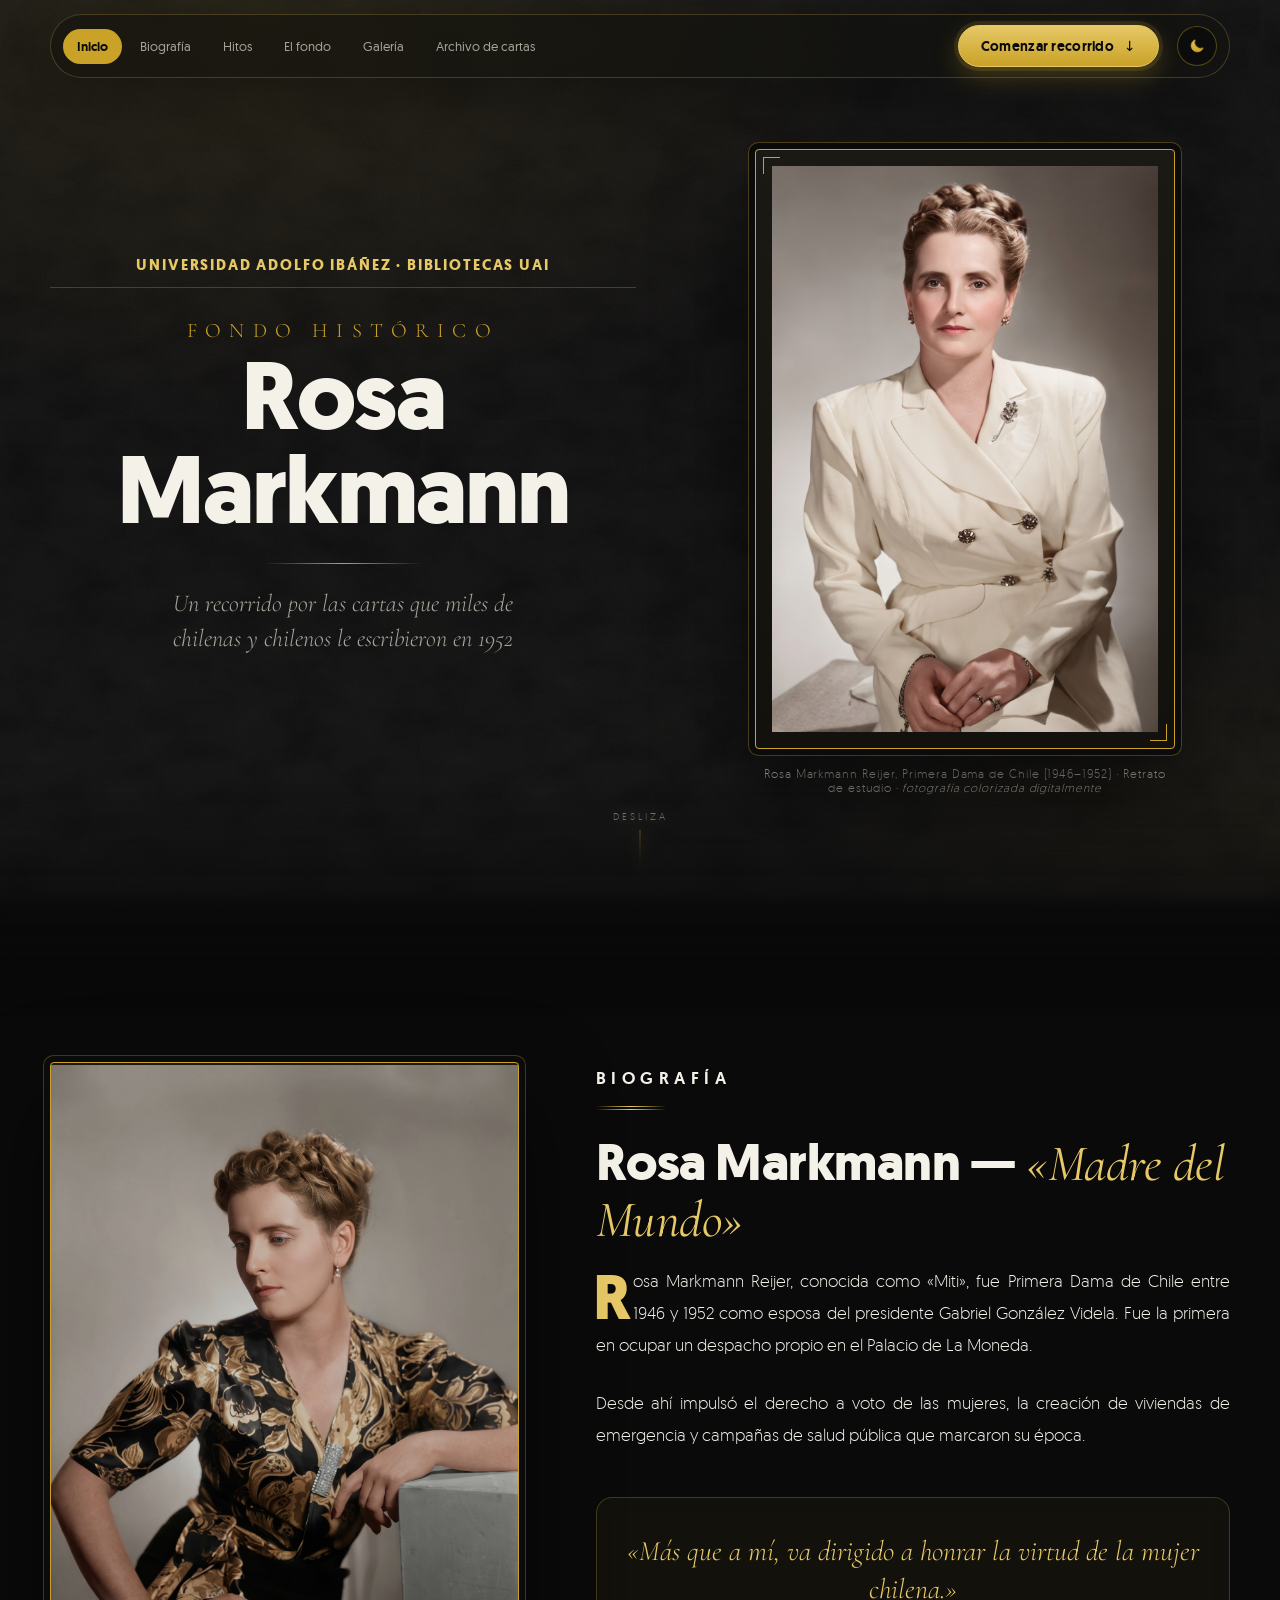
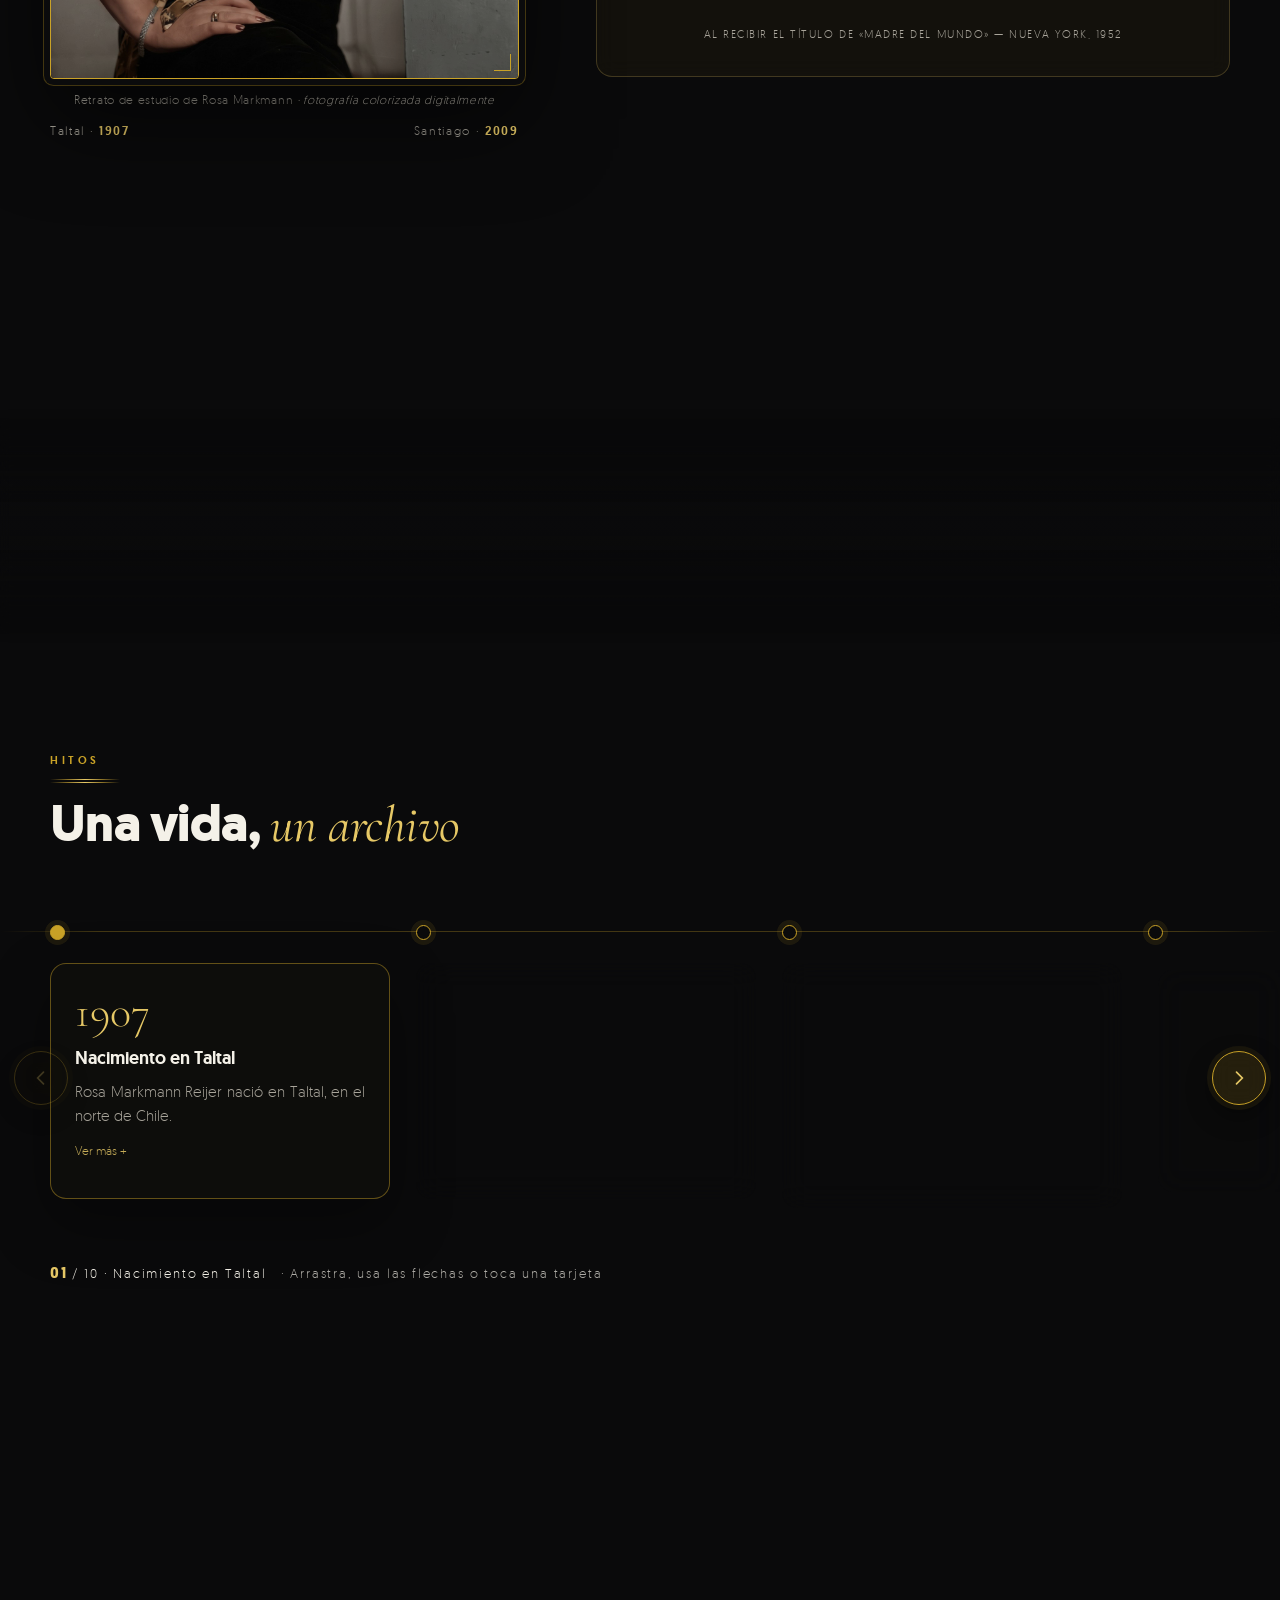
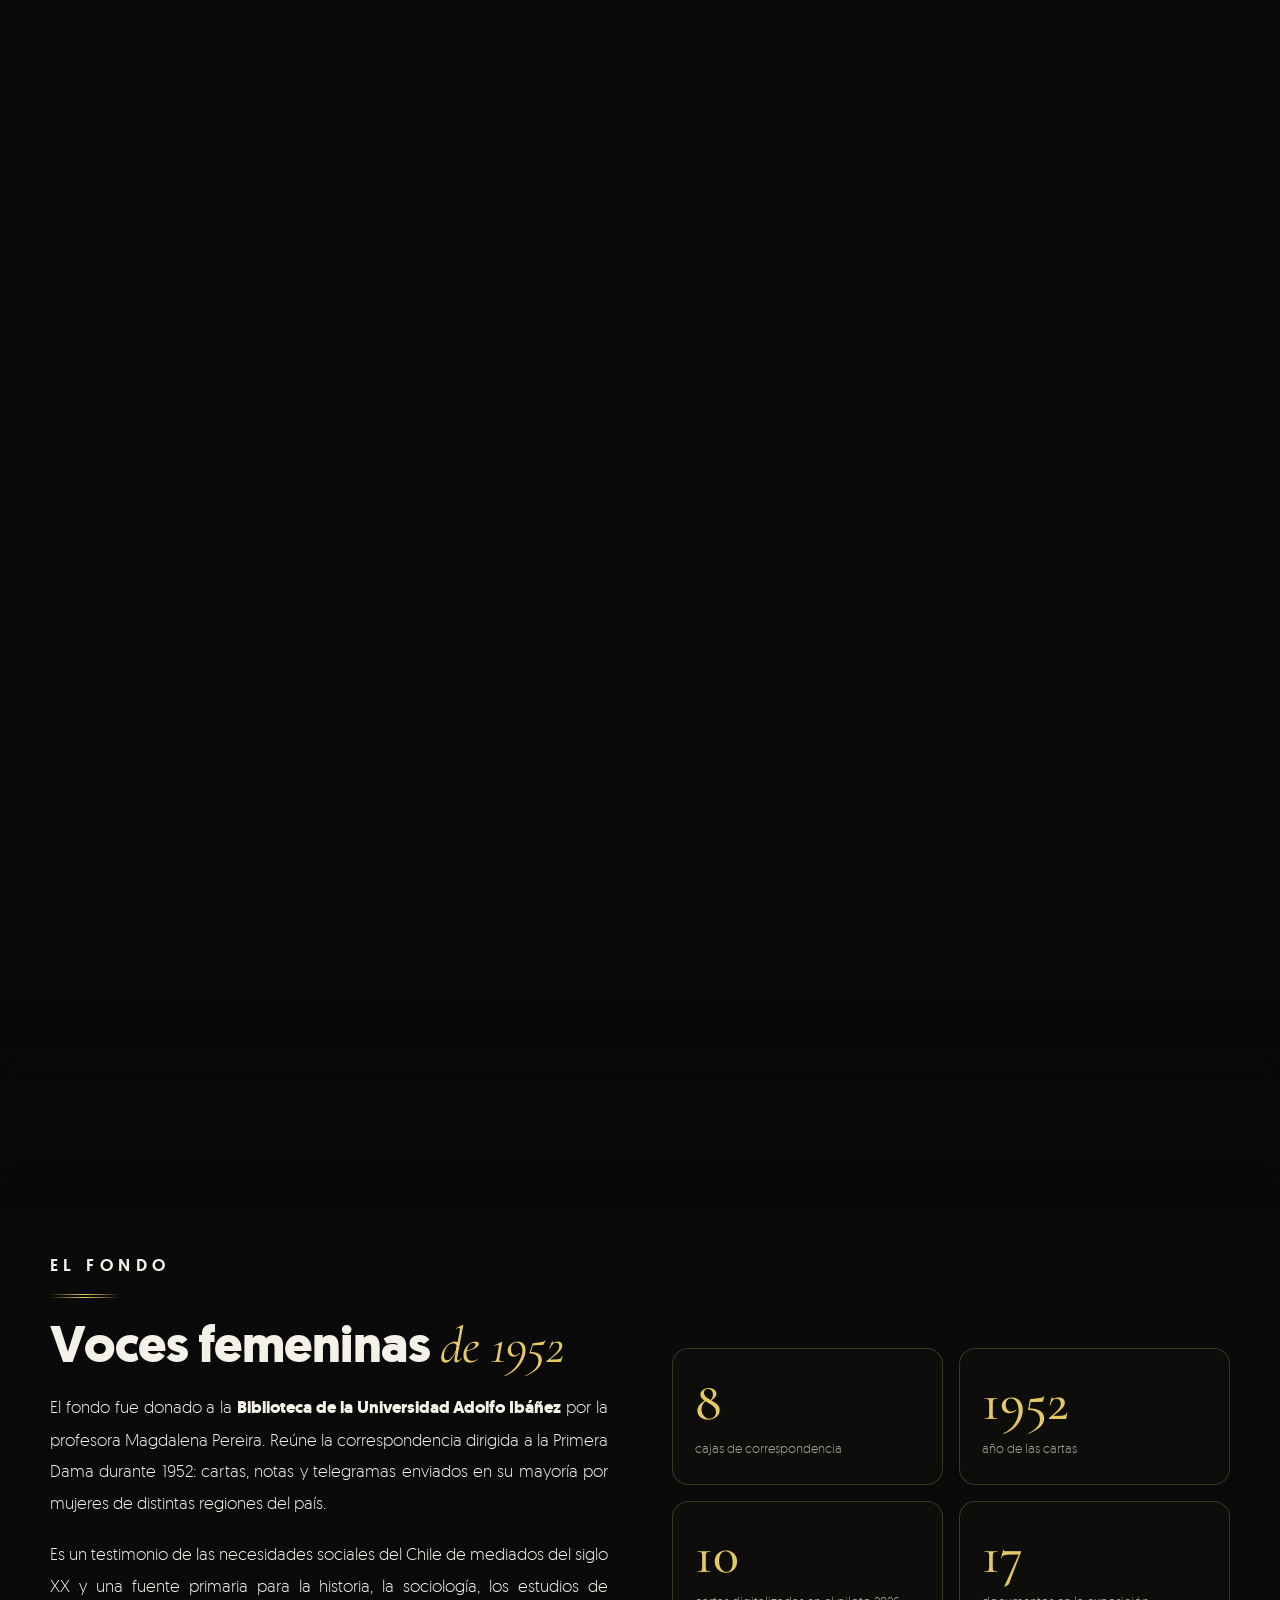
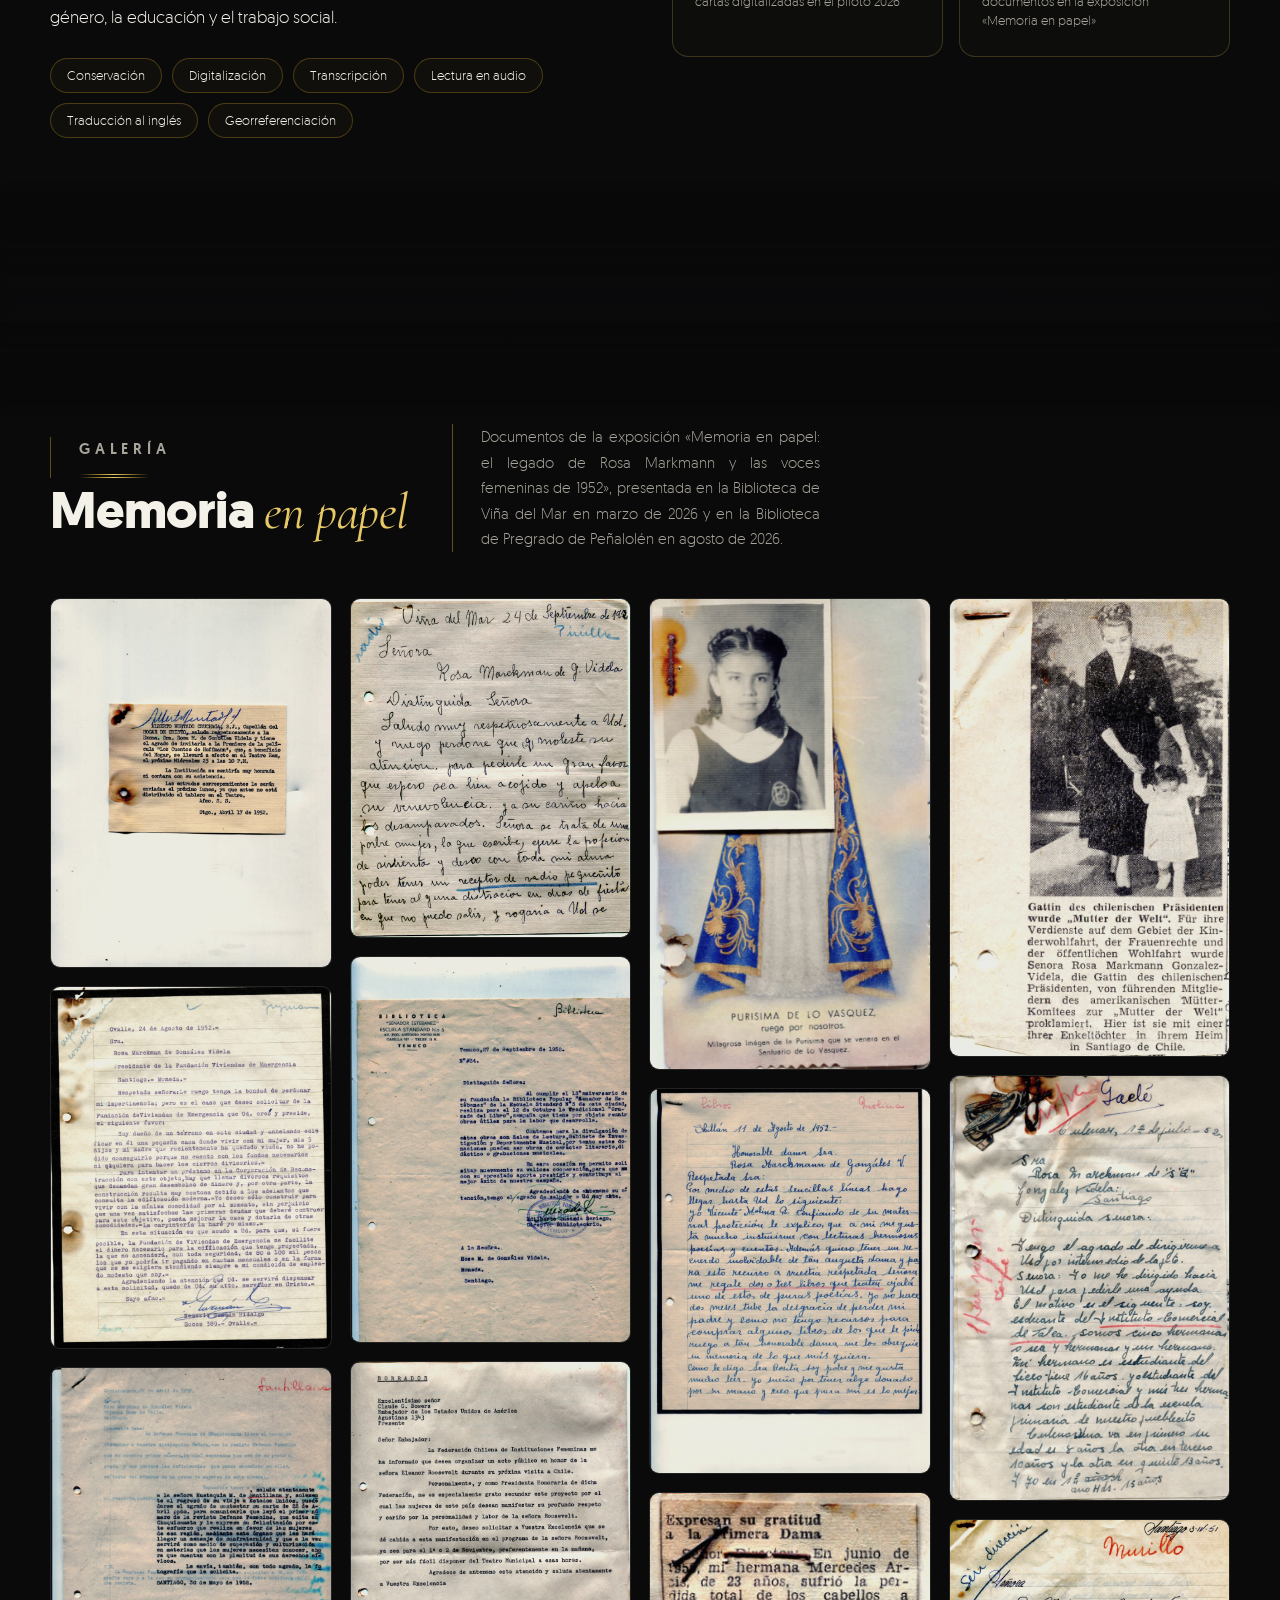
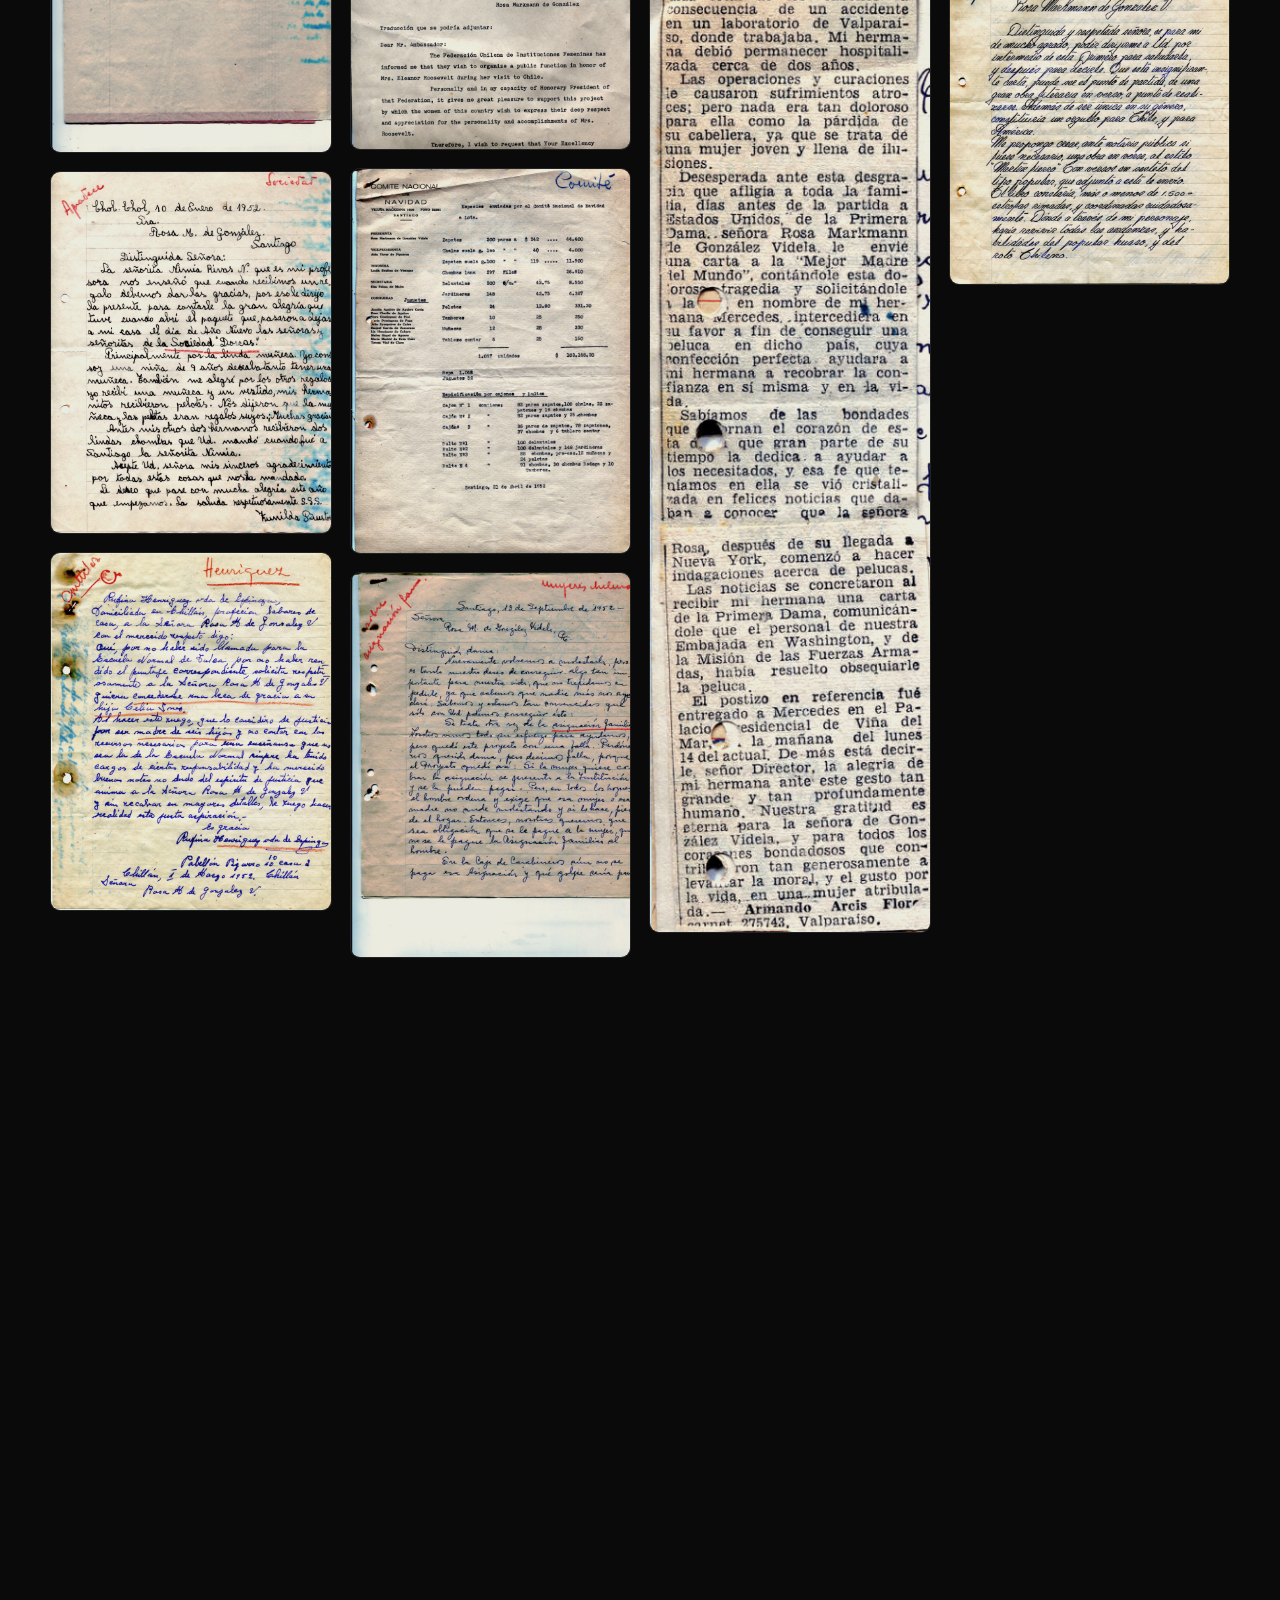
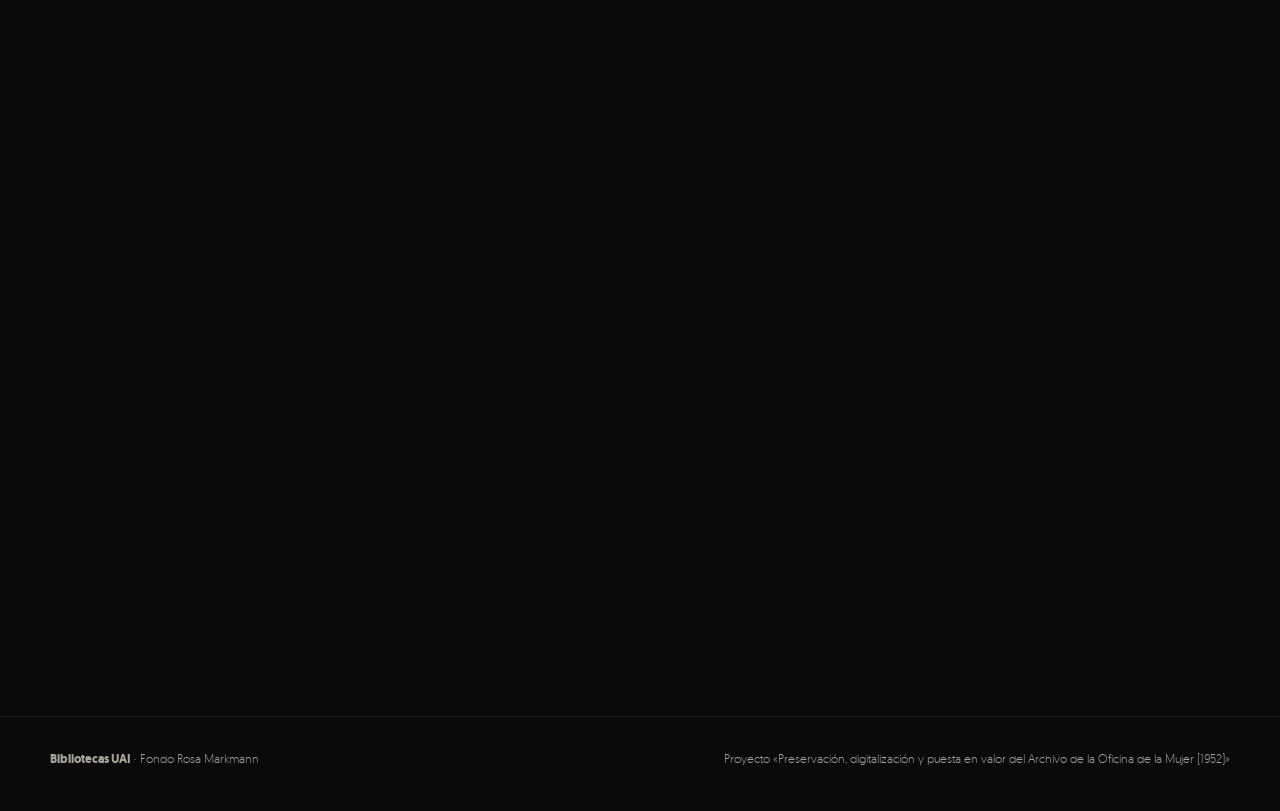
==== index.html @ 72a2bc91 "Recorrido: sobre con pliegues de icono y menu Archivo lleva al sobre - Los pliegues suben desde las " ====
<!DOCTYPE html>
<html lang="es" data-p="1">
<head>
<meta charset="UTF-8">
<script>try{if(localStorage.getItem('rm-paleta')==='4')document.documentElement.dataset.p='4'}catch(e){}</script>
<meta name="viewport" content="width=device-width, initial-scale=1.0">
<title>Rosa Markmann — Fondo histórico · Bibliotecas UAI</title>
<meta name="description" content="Recorrido por el Fondo Rosa Markmann: biografía, hitos, el fondo documental y la galería de la exposición Memoria en papel. Bibliotecas UAI.">
<link rel="preconnect" href="https://fonts.googleapis.com">
<link rel="preconnect" href="https://fonts.gstatic.com" crossorigin>
<link href="https://fonts.googleapis.com/css2?family=Cormorant+Garamond:ital,wght@0,400;0,500;1,400&display=swap" rel="stylesheet">
<style>
  /* Tipografía de bibliotecas.uai.cl */
  @font-face{ font-family: 'Geomanist'; font-weight: 300; font-display: swap; src: url(fonts/geomanist-light.woff2) format('woff2'); }
  @font-face{ font-family: 'Geomanist'; font-weight: 400; font-display: swap; src: url(fonts/geomanist-regular.woff2) format('woff2'); }
  @font-face{ font-family: 'Geomanist'; font-weight: 500; font-display: swap; src: url(fonts/geomanist-medium.woff2) format('woff2'); }
  @font-face{ font-family: 'Geomanist'; font-weight: 700; font-display: swap; src: url(fonts/geomanist-bold.woff2) format('woff2'); }

  /* ---------- Paletas: 1 dorado (por defecto) · 4 plata ---------- */
  :root{
    --bg: #0a0a0b;
    --ink: #f4f1e8; --ink-dim: #a8a49a;
    --acc: #c9a227; --acc-2: #e6c866; --acc-dim: #8a7127; --acc-rgb: 201,162,39;
    --line: rgba(201,162,39,0.30); --line-soft: rgba(244,241,232,0.08);
    --glass: rgba(18,17,14,0.55); --glass-line: rgba(230,200,102,0.22);
    --sheen: linear-gradient(100deg, #f4f1e8 0%, #f4f1e8 42%, #e6c866 50%, #f4f1e8 58%, #f4f1e8 100%);
    --stone: url("data:image/svg+xml,%3Csvg%20xmlns%3D%27http%3A//www.w3.org/2000/svg%27%20width%3D%27420%27%20height%3D%27420%27%3E%20%3Cfilter%20id%3D%27s%27%3E%20%3CfeTurbulence%20type%3D%27fractalNoise%27%20baseFrequency%3D%270.018%200.028%27%20numOctaves%3D%273%27%20seed%3D%2711%27%20stitchTiles%3D%27stitch%27%20result%3D%27t%27/%3E%20%3CfeColorMatrix%20in%3D%27t%27%20type%3D%27matrix%27%20values%3D%270%200%200%200%200.83%20%200%200%200%200%200.74%20%200%200%200%200%200.52%20%200%200%200%200.05%200%27/%3E%20%3C/filter%3E%20%3Crect%20width%3D%27100%25%27%20height%3D%27100%25%27%20filter%3D%27url%28%23s%29%27/%3E%20%3C/svg%3E");
    --grain: url("data:image/svg+xml,%3Csvg%20xmlns%3D%27http%3A//www.w3.org/2000/svg%27%20width%3D%27160%27%20height%3D%27160%27%3E%3Cfilter%20id%3D%27n%27%3E%3CfeTurbulence%20type%3D%27fractalNoise%27%20baseFrequency%3D%270.9%27%20numOctaves%3D%272%27%20stitchTiles%3D%27stitch%27/%3E%3CfeColorMatrix%20type%3D%27matrix%27%20values%3D%270%200%200%200%201%20%200%200%200%200%201%20%200%200%200%200%201%20%200%200%200%200.035%200%27/%3E%3C/filter%3E%3Crect%20width%3D%27100%25%27%20height%3D%27100%25%27%20filter%3D%27url%28%23n%29%27/%3E%3C/svg%3E");
    --nav-h: 64px;
  }
  html[data-p="4"]{
    --ink: #f4f4f5; --ink-dim: #a5a9af;
    --acc: #c3c8cf; --acc-2: #eceef1; --acc-dim: #6c727b; --acc-rgb: 195,200,207;
    --line: rgba(195,200,207,0.30);
    --glass: rgba(16,16,18,0.55); --glass-line: rgba(220,224,230,0.22);
    --sheen: linear-gradient(100deg, #f4f4f5 0%, #f4f4f5 42%, #aeb3ba 50%, #f4f4f5 58%, #f4f4f5 100%);
    --stone: url("data:image/svg+xml,%3Csvg%20xmlns%3D%27http%3A//www.w3.org/2000/svg%27%20width%3D%27420%27%20height%3D%27420%27%3E%20%3Cfilter%20id%3D%27s%27%3E%20%3CfeTurbulence%20type%3D%27fractalNoise%27%20baseFrequency%3D%270.018%200.028%27%20numOctaves%3D%273%27%20seed%3D%2711%27%20stitchTiles%3D%27stitch%27%20result%3D%27t%27/%3E%20%3CfeColorMatrix%20in%3D%27t%27%20type%3D%27matrix%27%20values%3D%270%200%200%200%200.80%20%200%200%200%200%200.81%20%200%200%200%200%200.84%20%200%200%200%200.05%200%27/%3E%20%3C/filter%3E%20%3Crect%20width%3D%27100%25%27%20height%3D%27100%25%27%20filter%3D%27url%28%23s%29%27/%3E%20%3C/svg%3E");
  }

  *{ box-sizing: border-box; }
  html{ scroll-behavior: smooth; }
  body{
    margin: 0; background: var(--bg); color: var(--ink);
    font-family: 'Geomanist', system-ui, sans-serif; font-weight: 300;
    -webkit-font-smoothing: antialiased; overflow-x: hidden;
  }
  .serif{ font-family: 'Cormorant Garamond', serif; }
  /* Nombres de la universidad y la biblioteca: misma letra del título */
  .uai{ font-family: 'Geomanist', sans-serif; font-weight: 700; }
  a{ color: inherit; }

  /* Fondo de mármol fijo, con un resplandor que se desplaza según la sección */
  .backdrop{
    position: fixed; inset: 0; z-index: -2; pointer-events: none;
    background:
      radial-gradient(ellipse 1100px 700px at var(--gx, 20%) var(--gy, 0%), rgba(var(--acc-rgb),0.10), transparent 60%),
      radial-gradient(ellipse 900px 600px at 100% 100%, rgba(var(--acc-rgb),0.05), transparent 60%),
      var(--stone) 0 0 / 420px 420px, var(--grain) 0 0 / 160px 160px,
      linear-gradient(180deg, #0d0d0e, #0a0a0b 40%, #0c0c0d);
    transition: --gx 1.2s ease, --gy 1.2s ease;
  }
  @property --gx{ syntax: '<percentage>'; inherits: true; initial-value: 20%; }
  @property --gy{ syntax: '<percentage>'; inherits: true; initial-value: 0%; }
  body[data-scene="biografia"] .backdrop{ --gx: 85%; --gy: 20%; }
  body[data-scene="hitos"] .backdrop{ --gx: 50%; --gy: 50%; }
  body[data-scene="fondo"] .backdrop{ --gx: 10%; --gy: 70%; }
  body[data-scene="galeria"] .backdrop{ --gx: 90%; --gy: 90%; }
  body[data-scene="archivo"] .backdrop{ --gx: 50%; --gy: 100%; }

  /* ---------- Menú de vidrio ---------- */
  .nav{
    position: fixed; top: 14px; left: 50%; transform: translateX(-50%); z-index: 50;
    width: min(1180px, calc(100% - 28px)); height: var(--nav-h);
    display: flex; align-items: center; justify-content: space-between; gap: 18px; padding: 0 22px;
    border-radius: 999px; border: 1px solid var(--glass-line);
    background: var(--glass); backdrop-filter: blur(18px) saturate(1.3); -webkit-backdrop-filter: blur(18px) saturate(1.3);
    box-shadow: 0 18px 50px rgba(0,0,0,0.35);
    transition: transform .5s cubic-bezier(.2,.7,.2,1), opacity .5s ease;
  }
  .nav.hide{ transform: translate(-50%, -120%); opacity: 0; }
  .nav{ padding-left: 12px; padding-right: 12px; }
  /* Comenzar recorrido: el botón destacado del menú, a la derecha */
  .nav-cta{
    position: relative; overflow: hidden; flex-shrink: 0; display: inline-flex; align-items: center; gap: 10px;
    padding: 11px 22px; border-radius: 999px; text-decoration: none; white-space: nowrap;
    font-size: 14px; font-weight: 500; letter-spacing: .02em; color: #0a0a0b;
    background: linear-gradient(180deg, var(--acc-2), var(--acc)); border: 1px solid var(--acc-2);
    box-shadow: 0 0 0 4px rgba(var(--acc-rgb),0.14), 0 10px 26px rgba(var(--acc-rgb),0.28);
    transition: transform .2s ease, box-shadow .2s ease;
  }
  .nav-cta::after{ content: ""; position: absolute; inset: 0; transform: translateX(-120%);
    background: linear-gradient(100deg, transparent 30%, rgba(255,255,255,0.55) 50%, transparent 70%); animation: cta-brillo 4.5s ease-in-out 1.2s infinite; }
  @keyframes cta-brillo{ 0%, 70%{ transform: translateX(-120%); } 100%{ transform: translateX(120%); } }
  .nav-cta span{ transition: transform .2s ease; }
  .nav-cta:hover{ transform: translateY(-1px); box-shadow: 0 0 0 6px rgba(var(--acc-rgb),0.18), 0 14px 32px rgba(var(--acc-rgb),0.36); }
  .nav-cta:hover span{ transform: translateY(2px); }
  @media (prefers-reduced-motion: reduce){ .nav-cta::after{ animation: none; } }
  .links{ display: flex; gap: 4px; list-style: none; margin: 0; padding: 0; }
  .links a{
    display: block; padding: 9px 14px; border-radius: 999px; text-decoration: none;
    font-size: 13px; font-weight: 400; color: var(--ink-dim); transition: color .2s ease, background .2s ease;
  }
  .links a:hover{ color: var(--ink); }
  .links a.on{ color: #0a0a0b; background: var(--acc); font-weight: 500; }
  .nav-progress{ position: absolute; left: 26px; right: 26px; bottom: -1px; height: 1px; background: transparent; overflow: hidden; border-radius: 1px; }
  .nav-progress i{ display: block; height: 100%; width: 100%; transform-origin: left; transform: scaleX(var(--prog, 0)); background: linear-gradient(90deg, transparent, var(--acc-2), var(--acc)); }
  .menu-btn{ display: none; }
  @media (max-width: 900px){
    .menu-btn{ order: -1; }
    .nav-cta{ padding: 10px 16px; font-size: 13px; }
    .links{ display: none; position: absolute; top: calc(100% + 10px); left: 0; flex-direction: column; padding: 8px; border-radius: 18px;
      background: var(--glass); backdrop-filter: blur(18px); border: 1px solid var(--glass-line); }
    .nav.open .links{ display: flex; }
    .menu-btn{ display: inline-flex; width: 40px; height: 40px; border-radius: 50%; align-items: center; justify-content: center;
      border: 1px solid var(--glass-line); background: transparent; color: var(--ink); cursor: pointer; }
  }

  /* ---------- Escenas ---------- */
  section{ position: relative; }
  .wrap{ width: min(1180px, calc(100% - 40px)); margin: 0 auto; }
  .eyebrow{ font-size: 11px; letter-spacing: .32em; text-transform: uppercase; color: var(--acc); font-weight: 500; margin: 0 0 14px; }
  .eyebrow::after{ content: ""; display: block; width: 70px; height: 4px; margin-top: 12px;
    background: linear-gradient(90deg, transparent, var(--acc-dim), var(--acc-2), var(--acc-dim), transparent) top/100% 1px no-repeat,
                linear-gradient(90deg, transparent, var(--acc-dim), var(--acc-2), var(--acc-dim), transparent) bottom/100% 1px no-repeat; }
  .center .eyebrow::after{ margin-left: auto; margin-right: auto; }
  h2.title{ font-weight: 700; font-size: clamp(30px, 4vw, 52px); line-height: 1.05; margin: 0 0 18px; letter-spacing: -0.01em; }
  h2.title em{ font-family: 'Cormorant Garamond', serif; font-style: italic; font-weight: 400; color: var(--acc-2); }

  /* Aparición al desplazarse: de difuminado y transparente a nítido */
  .reveal{ opacity: 0; transform: translateY(34px); filter: blur(8px); transition: opacity 1.1s cubic-bezier(.2,.7,.2,1), transform 1.1s cubic-bezier(.2,.7,.2,1), filter 1.1s ease; transition-delay: var(--d, 0s); }
  .reveal.in{ opacity: 1; transform: none; filter: none; }

  /* Velo de vidrio entre escenas */
  .veil{ height: 26vh; margin-top: -13vh; margin-bottom: -13vh; position: relative; z-index: 2; pointer-events: none;
    background: linear-gradient(180deg, transparent, rgba(10,10,11,0.55) 50%, transparent);
    backdrop-filter: blur(6px); -webkit-backdrop-filter: blur(6px);
    -webkit-mask-image: linear-gradient(180deg, transparent, #000 40%, #000 60%, transparent); mask-image: linear-gradient(180deg, transparent, #000 40%, #000 60%, transparent); }

  /* 1 · Portada */
  .hero{ min-height: 100svh; display: grid; place-items: center; overflow: hidden; padding: calc(var(--nav-h) + 40px) 0 60px; }
  .hero-grid{ display: grid; grid-template-columns: 1.05fr .95fr; gap: clamp(28px, 5vw, 80px); align-items: center; }
  .hero-text{ text-align: center; transform: translateY(calc(var(--sy, 0) * 0.18px)); opacity: calc(1 - var(--sy, 0) / 700); }
  .hero-inst{ font-family: 'Geomanist', sans-serif; font-size: clamp(13px, 1.2vw, 16px); letter-spacing: .12em; text-transform: uppercase; font-weight: 700; color: var(--acc-2); white-space: nowrap; margin: 0 0 30px;
    padding-bottom: 12px; border-bottom: 1px solid var(--line); }
  .hero-eyebrow{ font-family: 'Cormorant Garamond', serif; font-size: clamp(16px, 1.6vw, 21px); letter-spacing: .4em; text-transform: uppercase; color: var(--acc); margin: 0 0 6px; }
  .hero h1{
    font-weight: 700; font-size: clamp(48px, 7.5vw, 104px); line-height: .98; margin: 0; letter-spacing: -0.02em;
    background: var(--sheen); background-size: 260% 100%; -webkit-background-clip: text; background-clip: text; color: transparent;
    animation: sheen 9s ease-in-out 1.5s infinite;
  }
  @keyframes sheen{ 0%{ background-position: 100% 0; } 38%, 100%{ background-position: 0% 0; } }
  .hero-rule{ width: 160px; height: 1px; margin: 26px auto 22px; background: linear-gradient(90deg, transparent, var(--acc), transparent); }
  .hero-sub{ font-family: 'Cormorant Garamond', serif; font-style: italic; font-size: clamp(19px, 1.9vw, 25px); line-height: 1.45; color: var(--ink-dim); max-width: 34ch; margin: 0 auto 34px; }
  .btn{
    display: inline-flex; align-items: center; gap: 10px; padding: 14px 24px; border-radius: 999px; text-decoration: none;
    font-size: 13.5px; font-weight: 500; letter-spacing: .02em; cursor: pointer;
    color: var(--ink); border: 1px solid var(--line); background: rgba(var(--acc-rgb),0.06);
    backdrop-filter: blur(8px); transition: border-color .2s ease, background .2s ease, transform .2s ease;
  }
  .btn:hover{ border-color: var(--acc-2); background: rgba(var(--acc-rgb),0.14); transform: translateY(-2px); }
  .btn.solid{ background: var(--acc); color: #0a0a0b; border-color: var(--acc); }
  .btn.solid:hover{ background: var(--acc-2); }
  .hero-photo{ position: relative; justify-self: center; width: min(420px, 100%); transform: translateY(calc(var(--sy, 0) * -0.12px)); }
  .frame{
    position: relative; padding: 16px; border-radius: 4px; border: 1px solid var(--acc);
    background: linear-gradient(180deg, #1b1913, #12110d);
    box-shadow: 0 0 0 6px #0b0b0c, 0 0 0 7px var(--line), 0 40px 90px rgba(0,0,0,0.6);
  }
  html[data-p="4"] .frame{ background: linear-gradient(180deg, #1b1b1d, #121213); }
  .frame::before, .frame::after{ content: ""; position: absolute; width: 16px; height: 16px; border: 1px solid var(--acc); }
  .frame::before{ top: 7px; left: 7px; border-right: 0; border-bottom: 0; }
  .frame::after{ bottom: 7px; right: 7px; border-left: 0; border-top: 0; }
  .frame img{ display: block; width: 100%; }
  .nota{ opacity: .75; font-style: italic; }
  .pie{ margin: 14px 0 0; text-align: center; font-size: 11.5px; letter-spacing: .06em; color: var(--ink-dim); }
  .hero-photo figcaption{ margin-top: 18px; text-align: center; font-size: 11.5px; letter-spacing: .08em; color: var(--ink-dim); }
  .scroll-cue{ position: absolute; bottom: 24px; left: 50%; transform: translateX(-50%); display: flex; flex-direction: column; align-items: center; gap: 8px;
    font-size: 10px; letter-spacing: .3em; text-transform: uppercase; color: var(--ink-dim); opacity: calc(1 - var(--sy, 0) / 200); }
  .scroll-cue i{ width: 1px; height: 46px; background: linear-gradient(180deg, var(--acc), transparent); animation: cue 2.2s ease-in-out infinite; transform-origin: top; }
  @keyframes cue{ 0%{ transform: scaleY(0); opacity: 1; } 60%{ transform: scaleY(1); opacity: 1; } 100%{ transform: scaleY(1); opacity: 0; } }
  @media (max-width: 900px){
    /* En celular: primero el título, luego la foto; sin desvanecer al desplazarse */
    .hero{ padding-top: calc(var(--nav-h) + 46px); }
    .hero-grid{ grid-template-columns: 1fr; text-align: center; gap: 34px; }
    .hero-text, .hero-photo{ transform: none !important; opacity: 1 !important; }
    .hero h1{ font-size: clamp(44px, 13vw, 66px); }
    .hero-inst{ font-size: 11.5px; letter-spacing: .08em; }
    .hero-photo{ width: min(270px, 74%); }
    .scroll-cue{ display: none; }
  }

  /* 2 · Biografía: el retrato queda fijo mientras el texto avanza */
  .bio{ padding: 18vh 0 14vh; }
  .bio-grid{ display: grid; grid-template-columns: .85fr 1.15fr; gap: clamp(28px, 6vw, 90px); align-items: start; }
  .bio-sticky{ position: sticky; top: calc(var(--nav-h) + 50px); }
  .bio-sticky .frame img{ filter: brightness(calc(0.8 + var(--bp, 0) * 0.2)); transform: scale(calc(1.08 - var(--bp, 0) * 0.08)); transform-origin: center 30%; transition: none; }
  .bio-sticky .frame{ overflow: hidden; }
  .bio-dates{ display: flex; justify-content: space-between; margin-top: 16px; font-size: 12px; letter-spacing: .14em; color: var(--ink-dim); }
  .bio-dates b{ color: var(--acc-2); font-weight: 500; }
  .bio-text p{ font-size: clamp(17px, 1.35vw, 19px); line-height: 1.85; margin: 0 0 26px; color: var(--ink); }
  /* Los párrafos de lectura van justificados en todo el sitio */
  .bio-text p:not(.eyebrow), .hito p:not(.year), .hp-card p:not(.year), .fondo-text p:not(.eyebrow), .gal-head p:not(.eyebrow){ text-align: justify; hyphens: auto; }
  .bio-text .quote p{ text-align: center; }
  .bio-text p.lead::first-letter{ -webkit-initial-letter: 2; initial-letter: 2; font-weight: 700; color: var(--acc-2); margin-right: .12em; }
  .quote{
    margin: 46px 0; padding: 34px 30px; text-align: center; border-radius: 16px;
    background: rgba(var(--acc-rgb),0.05); border: 1px solid var(--glass-line); backdrop-filter: blur(10px);
  }
  .quote p{ font-family: 'Cormorant Garamond', serif; font-style: italic; font-size: clamp(22px, 2.2vw, 30px); line-height: 1.35; color: var(--acc-2); margin: 0 0 14px !important; }
  .quote cite{ font-style: normal; font-size: 11px; letter-spacing: .14em; text-transform: uppercase; color: var(--ink-dim); }
  .bio-text h3{ font-weight: 500; font-size: 13px; letter-spacing: .22em; text-transform: uppercase; color: var(--acc); margin: 40px 0 16px; }
  @media (max-width: 900px){
    .bio-grid{ grid-template-columns: 1fr; }
    .bio-sticky{ position: relative; top: 0; width: min(320px, 85%); margin: 0 auto; }
  }

  /* 3 · Hitos: línea de tiempo horizontal, movida por el desplazamiento vertical */
  .hitos{ height: 420vh; }
  .hitos-sticky{ position: sticky; top: 0; height: 100svh; overflow: hidden; display: flex; flex-direction: column; justify-content: center; }
  .hitos-head{ padding-top: calc(var(--nav-h) + 20px); }
  .track-wrap{ position: relative; margin-top: 34px; }
  .track-line{ position: absolute; left: 0; right: 0; top: 26px; height: 1px; background: linear-gradient(90deg, transparent, var(--line) 8%, var(--line) 92%, transparent); }
  .track{ display: flex; gap: 26px; padding: 0 max(20px, calc((100vw - 1180px) / 2)); transform: translateX(calc(var(--hx, 0) * -1px)); will-change: transform; }
  .hito{ flex: 0 0 min(340px, 78vw); position: relative; padding-top: 58px; }
  .hito::before{ content: ""; position: absolute; top: 20px; left: 0; width: 13px; height: 13px; border-radius: 50%; background: var(--bg); border: 1px solid var(--acc); box-shadow: 0 0 0 5px rgba(var(--acc-rgb),0.10); }
  .hito.on::before{ background: var(--acc); }
  .hito .card{
    padding: 26px 24px 24px; border-radius: 16px; min-height: 236px;
    background: var(--glass); border: 1px solid var(--glass-line); backdrop-filter: blur(14px); -webkit-backdrop-filter: blur(14px);
    box-shadow: 0 24px 60px rgba(0,0,0,0.35);
    opacity: .38; transform: scale(.94); filter: blur(1.5px);
    transition: opacity .6s ease, transform .6s cubic-bezier(.2,.7,.2,1), filter .6s ease, border-color .6s ease;
  }
  .hito.on .card{ opacity: 1; transform: none; filter: none; border-color: rgba(var(--acc-rgb),0.45); }
  .hito .year{ font-family: 'Cormorant Garamond', serif; font-size: 44px; line-height: 1; color: var(--acc-2); margin: 0 0 12px; }
  .hito h3{ font-weight: 500; font-size: 18px; margin: 0 0 10px; }
  .hito p{ font-size: 14.5px; line-height: 1.65; color: var(--ink-dim); margin: 0; }
  .hito .tag{ display: inline-block; margin-top: 14px; font-size: 10px; letter-spacing: .18em; text-transform: uppercase; color: var(--acc); }
  .hitos-count{ margin-top: 28px; font-size: 13px; letter-spacing: .14em; color: var(--ink); }
  .hitos-count b{ color: var(--acc-2); font-weight: 700; font-size: 15px; }

  /* Flechas de la línea de tiempo: bien visibles, a la altura de las tarjetas */
  .tl-arrow{
    position: absolute; top: 146px; z-index: 3; width: 54px; height: 54px; border-radius: 50%; cursor: pointer;
    display: grid; place-items: center; color: var(--acc-2);
    background: rgba(var(--acc-rgb),0.14); border: 1.5px solid var(--acc); backdrop-filter: blur(10px); -webkit-backdrop-filter: blur(10px);
    box-shadow: 0 0 0 5px rgba(var(--acc-rgb),0.08), 0 10px 26px rgba(0,0,0,0.45);
    transition: opacity .2s ease, transform .2s ease, background .2s ease, color .2s ease;
  }
  .tl-arrow:hover{ background: var(--acc); color: #0a0a0b; transform: scale(1.06); }
  .tl-arrow:disabled{ opacity: .25; cursor: default; transform: none; background: rgba(var(--acc-rgb),0.06); color: var(--acc-2); }
  .tl-arrow svg{ width: 20px; height: 20px; stroke-width: 2; }
  .tl-arrow.prev{ left: max(14px, calc((100vw - 1180px) / 2 - 58px)); }
  .tl-arrow.next{ right: max(14px, calc((100vw - 1180px) / 2 - 58px)); }
  .track-wrap{ touch-action: pan-y; cursor: grab; user-select: none; -webkit-user-select: none; }
  .track-wrap.drag{ cursor: grabbing; }
  .hito .card{ cursor: pointer; }
  .hito .mas{ display: inline-flex; gap: 6px; margin-top: 16px; font-size: 11.5px; color: var(--acc-2); opacity: .85; }
  .hitos-hint{ margin-left: 14px; opacity: .7; }

  /* Panel desplegable de cada hito */
  .hp{ position: fixed; inset: 0; z-index: 90; display: grid; place-items: center; padding: 24px;
    background: rgba(6,6,7,0.6); backdrop-filter: blur(14px); -webkit-backdrop-filter: blur(14px);
    opacity: 0; visibility: hidden; transition: opacity .4s ease, visibility 0s linear .4s; }
  .hp.show{ opacity: 1; visibility: visible; transition: opacity .4s ease; }
  .hp-card{ position: relative; width: min(760px, 100%); max-height: calc(100svh - 48px); overflow: auto;
    padding: clamp(26px, 4vw, 44px); border-radius: 20px;
    background: rgba(18,17,14,0.82); border: 1px solid rgba(var(--acc-rgb),0.45);
    box-shadow: 0 40px 100px rgba(0,0,0,0.6);
    transform: translateY(18px) scale(.97); filter: blur(4px); transition: transform .55s cubic-bezier(.2,.7,.2,1), filter .55s ease; }
  html[data-p="4"] .hp-card{ background: rgba(16,16,18,0.84); }
  .hp.show .hp-card{ transform: none; filter: none; }
  .hp-card .year{ font-family: 'Cormorant Garamond', serif; font-size: 52px; line-height: 1; color: var(--acc-2); margin: 0 0 10px; }
  .hp-card h3{ font-weight: 500; font-size: clamp(22px, 2.4vw, 28px); margin: 0 0 6px; }
  .hp-card .tag{ display: inline-block; font-size: 10.5px; letter-spacing: .18em; text-transform: uppercase; color: var(--acc); }
  .hp-card .rule{ height: 1px; margin: 20px 0; background: linear-gradient(90deg, var(--acc), transparent); }
  .hp-card p{ font-size: 16px; line-height: 1.8; color: var(--ink); margin: 0 0 14px; }
  .hp-media{ display: grid; grid-template-columns: repeat(auto-fill, minmax(130px, 1fr)); gap: 12px; margin-top: 22px; }
  .hp-media button{ padding: 0; border: 1px solid var(--line); border-radius: 8px; overflow: hidden; background: #111; cursor: zoom-in; text-align: left; color: var(--ink); }
  .hp-media img{ display: block; width: 100%; aspect-ratio: 3/4; object-fit: cover; object-position: top; transition: transform .6s ease; }
  .hp-media button:hover img{ transform: scale(1.05); }
  .hp-media span{ display: block; padding: 8px 10px; font-size: 11.5px; line-height: 1.35; color: var(--ink-dim); }
  .hp-cartas{ display: flex; flex-wrap: wrap; gap: 10px; margin-top: 22px; }
  .hp-cartas a{ font-size: 13px; padding: 10px 16px; }
  .hp-close{ position: absolute; top: 16px; right: 16px; width: 40px; height: 40px; border-radius: 50%; cursor: pointer;
    color: var(--ink); background: transparent; border: 1px solid var(--glass-line); font-size: 16px; }
  .hp-nav{ display: flex; justify-content: space-between; gap: 10px; margin-top: 28px; padding-top: 18px; border-top: 1px solid var(--line-soft); }
  .hp-nav button{ background: none; border: 0; color: var(--ink-dim); font: inherit; font-size: 13px; cursor: pointer; padding: 6px 0; }
  .hp-nav button:hover{ color: var(--acc-2); }
  .hp-nav button:disabled{ opacity: .25; cursor: default; }

  /* 4 · El fondo */
  .fondo{ padding: 16vh 0; }
  .fondo-grid{ display: grid; grid-template-columns: 1fr 1fr; gap: clamp(28px, 5vw, 80px); align-items: center; }
  .fondo-text p{ font-size: 17px; line-height: 1.85; color: var(--ink); margin: 0 0 20px; }
  .stats{ display: grid; grid-template-columns: 1fr 1fr; gap: 16px; }
  .stat{ padding: 26px 22px; border-radius: 16px; background: var(--glass); border: 1px solid var(--glass-line); backdrop-filter: blur(12px); }
  .stat b{ display: block; font-family: 'Cormorant Garamond', serif; font-weight: 500; font-size: 54px; line-height: 1; color: var(--acc-2); }
  .stat span{ display: block; margin-top: 10px; font-size: 13px; line-height: 1.45; color: var(--ink-dim); }
  .proceso{ display: flex; flex-wrap: wrap; gap: 10px; margin-top: 26px; list-style: none; padding: 0; }
  .proceso li{ padding: 9px 16px; border-radius: 999px; border: 1px solid var(--line); font-size: 12.5px; color: var(--ink); background: rgba(var(--acc-rgb),0.04); }
  @media (max-width: 900px){ .fondo-grid{ grid-template-columns: 1fr; } }

  /* 5 · Galería */
  .galeria{ padding: 14vh 0 12vh; }
  .gal-head{ display: flex; justify-content: flex-start; align-items: flex-end; gap: 20px 44px; flex-wrap: wrap; margin-bottom: 40px; }
  .gal-head p{ max-width: 46ch; color: var(--ink-dim); line-height: 1.7; margin: 0 0 6px; font-size: 15px; padding-left: 28px; border-left: 1px solid rgba(201,162,39,.45); }
  .masonry{ columns: 4 240px; column-gap: 18px; }
  .pieza{ break-inside: avoid; margin: 0 0 18px; position: relative; border-radius: 10px; overflow: hidden; cursor: zoom-in;
    border: 1px solid var(--line-soft); background: #111; }
  .pieza img{ display: block; width: 100%; transition: transform 1.2s cubic-bezier(.2,.7,.2,1), filter .6s ease; filter: sepia(.25) brightness(.92); }
  .pieza:hover img{ transform: scale(1.045); filter: none; }
  .pieza figcaption{
    position: absolute; left: 10px; right: 10px; bottom: 10px; padding: 12px 14px; border-radius: 10px;
    background: var(--glass); backdrop-filter: blur(12px); -webkit-backdrop-filter: blur(12px); border: 1px solid var(--glass-line);
    transform: translateY(8px); opacity: .0; transition: opacity .35s ease, transform .35s ease;
  }
  .pieza:hover figcaption, .pieza:focus-visible figcaption{ opacity: 1; transform: none; }
  .pieza figcaption b{ display: block; font-weight: 500; font-size: 14px; }
  .pieza figcaption span{ display: block; margin-top: 3px; font-size: 11.5px; color: var(--ink-dim); }
  @media (hover: none){ .pieza figcaption{ opacity: 1; transform: none; } }

  /* Visor */
  .lb{ position: fixed; inset: 0; z-index: 100; display: grid; place-items: center; padding: 30px;
    background: rgba(6,6,7,0.72); backdrop-filter: blur(16px); -webkit-backdrop-filter: blur(16px);
    opacity: 0; visibility: hidden; transition: opacity .4s ease, visibility 0s linear .4s; }
  .lb.show{ opacity: 1; visibility: visible; transition: opacity .4s ease; }
  .lb figure{ margin: 0; max-width: min(900px, 92vw); text-align: center; transform: scale(.96); transition: transform .5s cubic-bezier(.2,.7,.2,1); }
  .lb.show figure{ transform: none; }
  .lb img{ max-height: 78vh; max-width: 100%; border-radius: 4px; box-shadow: 0 0 0 1px var(--line), 0 40px 90px rgba(0,0,0,0.6); }
  .lb figcaption{ margin-top: 16px; font-size: 14px; } .lb figcaption span{ color: var(--ink-dim); font-size: 12px; display: block; margin-top: 4px; }
  .lb button{ position: absolute; width: 46px; height: 46px; border-radius: 50%; cursor: pointer; color: var(--ink);
    background: var(--glass); border: 1px solid var(--glass-line); backdrop-filter: blur(10px); font-size: 18px; }
  .lb .x{ top: 22px; right: 22px; } .lb .prev{ left: 22px; top: 50%; } .lb .next{ right: 22px; top: 50%; }

  /* 6 · Archivo de cartas */
  .archivo{ padding: 14vh 0 18vh; }
  .archivo-card{
    position: relative; overflow: hidden; border-radius: 22px; padding: clamp(36px, 6vw, 80px); text-align: center;
    background: var(--glass); border: 1px solid var(--glass-line); backdrop-filter: blur(16px);
    box-shadow: 0 40px 100px rgba(0,0,0,0.45);
  }
  .archivo-card::before{ content: ""; position: absolute; inset: -40% -10% auto; height: 120%; pointer-events: none;
    background: radial-gradient(ellipse at 50% 0%, rgba(var(--acc-rgb),0.18), transparent 60%); }
  .archivo-card p{ max-width: 60ch; margin: 0 auto 28px; color: var(--ink-dim); line-height: 1.75; font-size: 16px; }
  /* La tarjeta como un sobre: solapa con sello arriba y pliegues desde las esquinas inferiores */
  /* proporción de sobre real (apaisado 8:5); la solapa cierra un poco antes de la mitad y todo el texto queda centrado bajo el sello */
  .archivo-card{ --w: min(960px, calc(100vw - 40px)); --solapa: calc(var(--w) * .25); max-width: 960px; aspect-ratio: 8 / 5; margin: 0 auto; border-radius: 6px;
    padding: calc(var(--solapa) + 52px) clamp(28px, 5vw, 64px) 44px; perspective: 1000px; display: flex; flex-direction: column; align-items: center; justify-content: flex-start; }
  .archivo-card .eyebrow{ margin-bottom: 12px; }
  .archivo-card h2.title{ font-size: clamp(26px, 3.2vw, 40px); margin-bottom: 14px; }
  .archivo-card > :is(p, h2, a){ position: relative; z-index: 2; }
  .sobre-pliegues, .sobre-solapa{ position: absolute; left: 0; top: 0; width: 100%; pointer-events: none; }
  /* como el ícono de sobre: los pliegues suben desde las esquinas inferiores y mueren en el borde de la solapa (los traza el script) */
  .sobre-pliegues{ height: 100%; z-index: 0; }
  .sobre-pliegues path{ fill: none !important; }
  .sobre-pliegues path{ fill: rgba(0,0,0,0.12); stroke: rgba(var(--acc-rgb),0.24); stroke-width: 1; vector-effect: non-scaling-stroke; }
  .sobre-solapa{ height: var(--solapa); z-index: 1; transform-origin: top; transition: transform .7s cubic-bezier(.2,.8,.2,1); }
  .sobre-solapa .cara{ fill: rgba(var(--acc-rgb),0.08); }
  .sobre-solapa{ filter: drop-shadow(0 8px 10px rgba(0,0,0,0.45)); }
  .sobre-solapa .borde{ fill: none; stroke: rgba(var(--acc-rgb),0.6); stroke-width: 1; vector-effect: non-scaling-stroke; }
  .sobre-sello{ position: absolute; z-index: 3; left: 50%; top: var(--solapa); width: 58px; height: 58px; margin: -29px 0 0 -29px; border-radius: 50%;
    display: grid; place-items: center; font-family: 'Cormorant Garamond', serif; font-weight: 600; font-size: 19px; letter-spacing: .04em; color: rgba(0,0,0,0.62);
    background: radial-gradient(circle at 35% 30%, var(--acc-2), var(--acc) 55%, var(--acc-dim));
    box-shadow: 0 6px 18px rgba(0,0,0,0.5), inset 0 0 0 4px rgba(0,0,0,0.12); transition: transform .7s cubic-bezier(.2,.8,.2,1), box-shadow .4s ease; }
  .archivo-card:hover .sobre-solapa{ transform: rotateX(32deg); }
  .archivo-card:hover .sobre-sello{ transform: translateY(calc(var(--solapa) * -0.16)) rotate(-8deg); box-shadow: 0 6px 22px rgba(var(--acc-rgb),0.35), inset 0 0 0 4px rgba(0,0,0,0.12); }
  @media (max-width: 900px){ .archivo-card{ aspect-ratio: auto; --solapa: clamp(120px, 34vw, 170px); padding-top: calc(var(--solapa) + 50px); } .sobre-sello{ width: 50px; height: 50px; margin: -25px 0 0 -25px; font-size: 17px; } }
  @media (prefers-reduced-motion: reduce){ .sobre-solapa, .sobre-sello{ transition: none; } }

  footer{ border-top: 1px solid var(--line-soft); padding: 34px 0 44px; font-size: 12px; color: var(--ink-dim); }
  footer .wrap{ display: flex; justify-content: space-between; gap: 16px; flex-wrap: wrap; }

  /* Celular (al final, para que prime sobre las reglas generales) */
  @media (max-width: 640px){
    .masonry{ columns: 2; column-gap: 10px; }
    .pieza{ margin-bottom: 10px; border-radius: 8px; }
    .pieza figcaption{ position: static; opacity: 1; transform: none; border: 0; border-radius: 0; padding: 9px 10px; background: rgba(0,0,0,0.45); }
    .pieza figcaption b{ font-size: 12px; } .pieza figcaption span{ font-size: 10.5px; }
    .hito{ flex-basis: 80vw; }
    .hito .card{ min-height: 0; padding: 22px 20px; }
    .tl-arrow{ top: auto; bottom: -66px; width: 48px; height: 48px; }
    .tl-arrow.prev{ left: calc(50% - 60px); } .tl-arrow.next{ right: calc(50% - 60px); }
    .hitos-count{ margin-top: 84px; text-align: center; }
    .hitos-hint{ display: none; }
    .stats{ grid-template-columns: 1fr 1fr; gap: 10px; } .stat{ padding: 20px 16px; } .stat b{ font-size: 42px; }
    .bio{ padding-top: 12vh; }
    .lb .prev, .lb .next{ top: auto; bottom: 22px; }
  }
  @media (prefers-reduced-motion: reduce){
    html{ scroll-behavior: auto; }
    .reveal{ opacity: 1; transform: none; filter: none; transition: none; }
    .hero h1, .scroll-cue i{ animation: none; }
    .hito .card{ opacity: 1; transform: none; filter: none; }
  }
</style>
</head>
<body data-scene="inicio">
<div class="backdrop" aria-hidden="true"></div>

<nav class="nav" aria-label="Secciones">
  <ul class="links">
    <li><a href="#inicio">Inicio</a></li>
    <li><a href="#biografia">Biografía</a></li>
    <li><a href="#hitos">Hitos</a></li>
    <li><a href="#fondo">El fondo</a></li>
    <li><a href="#galeria">Galería</a></li>
    <li><a href="#archivo">Archivo de cartas</a></li>
  </ul>
  <a class="nav-cta" href="#biografia">Comenzar recorrido <span aria-hidden="true">↓</span></a>
  <button class="menu-btn" aria-label="Abrir menú">☰</button>
  <div class="nav-progress"><i></i></div>
</nav>

<main>
  <!-- 1 · Portada -->
  <section id="inicio" class="hero" data-scene="inicio">
    <div class="wrap hero-grid">
      <div class="hero-text">
        <p class="hero-inst reveal">Universidad Adolfo Ibáñez · Bibliotecas UAI</p>
        <p class="hero-eyebrow reveal" style="--d:.1s">Fondo histórico</p>
        <h1 class="reveal" style="--d:.2s">Rosa Markmann</h1>
        <div class="hero-rule reveal" style="--d:.3s"></div>
        <p class="hero-sub reveal" style="--d:.4s">Un recorrido por las cartas que miles de chilenas y chilenos le escribieron en 1952</p>
      </div>
      <figure class="hero-photo reveal" style="--d:.25s">
        <div class="frame"><img src="assets/images/rosa-markmann-traje-blanco.jpg" alt="Retrato de Rosa Markmann con traje blanco cruzado y broche en la solapa"></div>
        <figcaption>Rosa Markmann Reijer, Primera Dama de Chile (1946–1952) · Retrato de estudio <span class="nota">· fotografía colorizada digitalmente</span></figcaption>
      </figure>
    </div>
    <div class="scroll-cue" aria-hidden="true">Desliza<i></i></div>
  </section>

  <div class="veil" aria-hidden="true"></div>

  <!-- 2 · Biografía -->
  <section id="biografia" class="bio" data-scene="biografia">
    <div class="wrap bio-grid">
      <div class="bio-sticky reveal">
        <div class="frame"><img src="assets/images/rosa-markmann-vestido-floral.jpg" alt="Retrato de Rosa Markmann con vestido negro de estampado floral dorado"></div>
        <p class="pie">Retrato de estudio de Rosa Markmann <span class="nota">· fotografía colorizada digitalmente</span></p>
        <div class="bio-dates"><span>Taltal · <b>1907</b></span><span>Santiago · <b>2009</b></span></div>
      </div>
      <div class="bio-text">
        <p class="eyebrow reveal">Biografía</p>
        <h2 class="title reveal">Rosa Markmann — <em>«Madre del Mundo»</em></h2>
        <p class="lead reveal">Rosa Markmann Reijer, conocida como «Miti», fue Primera Dama de Chile entre 1946 y 1952 como esposa del presidente Gabriel González Videla. Fue la primera en ocupar un despacho propio en el Palacio de La Moneda.</p>
        <p class="reveal">Desde ahí impulsó el derecho a voto de las mujeres, la creación de viviendas de emergencia y campañas de salud pública que marcaron su época.</p>
        <div class="quote reveal">
          <p>«Más que a mí, va dirigido a honrar la virtud de la mujer chilena.»</p>
          <cite>Al recibir el título de «Madre del Mundo» — Nueva York, 1952</cite>
        </div>
        <h3 class="reveal">¿Por qué recibía tantas cartas?</h3>
        <p class="reveal">Creó la Oficina de la Mujer: un equipo de abogadas, asistentes sociales y matronas dedicado a leer y gestionar las peticiones que llegaban de todo Chile.</p>
        <p class="reveal">En un país con alto desempleo, escasez de vivienda y tuberculosis extendida, miles de personas le escribían pidiendo trabajo, casa o medicamentos, o pidiéndole interceder ante el presidente. Ella o su equipo respondían, derivaban la solicitud a un ministerio o gestionaban ayuda directa.</p>
      </div>
    </div>
  </section>

  <div class="veil" aria-hidden="true"></div>

  <!-- 3 · Hitos -->
  <section id="hitos" class="hitos" data-scene="hitos">
    <div class="hitos-sticky">
      <div class="wrap hitos-head">
        <p class="eyebrow">Hitos</p>
        <h2 class="title">Una vida, <em>un archivo</em></h2>
      </div>
      <div class="track-wrap" id="trackWrap">
        <div class="track-line"></div>
        <div class="track" id="track"></div>
        <button class="tl-arrow prev" aria-label="Hito anterior"><svg viewBox="0 0 24 24" fill="none" stroke="currentColor" stroke-width="1.6" stroke-linecap="round"><path d="M15 5l-7 7 7 7"/></svg></button>
        <button class="tl-arrow next" aria-label="Hito siguiente"><svg viewBox="0 0 24 24" fill="none" stroke="currentColor" stroke-width="1.6" stroke-linecap="round"><path d="M9 5l7 7-7 7"/></svg></button>
      </div>
      <div class="wrap hitos-count" id="hitosCount"></div>
    </div>
  </section>

  <div class="veil" aria-hidden="true"></div>

  <!-- 4 · El fondo -->
  <section id="fondo" class="fondo" data-scene="fondo">
    <div class="wrap fondo-grid">
      <div class="fondo-text">
        <p class="eyebrow reveal">El fondo</p>
        <h2 class="title reveal">Voces femeninas <em>de 1952</em></h2>
        <p class="reveal">El fondo fue donado a la <b class="uai">Biblioteca de la Universidad Adolfo Ibáñez</b> por la profesora Magdalena Pereira. Reúne la correspondencia dirigida a la Primera Dama durante 1952: cartas, notas y telegramas enviados en su mayoría por mujeres de distintas regiones del país.</p>
        <p class="reveal">Es un testimonio de las necesidades sociales del Chile de mediados del siglo XX y una fuente primaria para la historia, la sociología, los estudios de género, la educación y el trabajo social.</p>
        <ul class="proceso reveal">
          <li>Conservación</li><li>Digitalización</li><li>Transcripción</li><li>Lectura en audio</li><li>Traducción al inglés</li><li>Georreferenciación</li>
        </ul>
      </div>
      <div class="stats">
        <div class="stat reveal"><b data-count="8">0</b><span>cajas de correspondencia</span></div>
        <div class="stat reveal" style="--d:.1s"><b data-count="1952">0</b><span>año de las cartas</span></div>
        <div class="stat reveal" style="--d:.2s"><b data-count="10">0</b><span>cartas digitalizadas en el piloto 2026</span></div>
        <div class="stat reveal" style="--d:.3s"><b data-count="17">0</b><span>documentos en la exposición «Memoria en papel»</span></div>
      </div>
    </div>
  </section>

  <div class="veil" aria-hidden="true"></div>

  <!-- 5 · Galería -->
  <section id="galeria" class="galeria" data-scene="galeria">
    <div class="wrap">
      <div class="gal-head">
        <div>
          <p class="eyebrow reveal">Galería</p>
          <h2 class="title reveal">Memoria <em>en papel</em></h2>
        </div>
        <p class="reveal">Documentos de la exposición «Memoria en papel: el legado de Rosa Markmann y las voces femeninas de 1952», presentada en la Biblioteca de Viña del Mar en marzo de 2026 y en la Biblioteca de Pregrado de Peñalolén en agosto de 2026.</p>
      </div>
      <div class="masonry" id="masonry"></div>
    </div>
  </section>

  <!-- 6 · Archivo de cartas -->
  <section id="archivo" class="archivo" data-scene="archivo">
    <div class="wrap">
      <div class="archivo-card center reveal">
        <svg class="sobre-pliegues" aria-hidden="true"><path/></svg>
        <svg class="sobre-solapa" viewBox="0 0 100 100" preserveAspectRatio="none" aria-hidden="true"><path class="cara" d="M0 0 H100 L50 100 Z"/><path class="borde" d="M0 0 L50 100 L100 0"/></svg>
        <span class="sobre-sello" aria-hidden="true">RM</span>
        <p class="eyebrow">Archivo de cartas</p>
        <h2 class="title">Lee las cartas <em>en su lugar de origen</em></h2>
        <p>Recorre el mapa de Chile, elige una región y abre cada carta: la imagen original, sus datos, la transcripción y su traducción al inglés.</p>
        <a class="btn solid" href="archivo/">Entrar al archivo <span aria-hidden="true">→</span></a>
      </div>
    </div>
  </section>
</main>

<footer>
  <div class="wrap">
    <span><b class="uai">Bibliotecas UAI</b> · Fondo Rosa Markmann</span>
    <span>Proyecto «Preservación, digitalización y puesta en valor del Archivo de la Oficina de la Mujer (1952)»</span>
  </div>
</footer>

<div class="hp" id="hp" role="dialog" aria-modal="true" aria-label="Detalle del hito"><div class="hp-card"></div></div>

<div class="lb" id="lb" role="dialog" aria-modal="true" aria-label="Documento ampliado">
  <button class="x" aria-label="Cerrar">✕</button>
  <button class="prev" aria-label="Anterior">‹</button>
  <figure><img alt=""><figcaption></figcaption></figure>
  <button class="next" aria-label="Siguiente">›</button>
</div>

<script>
(function(){
  const root = document.documentElement;
  const q = new URLSearchParams(location.search).get('p');
  if (q === '4') root.dataset.p = '4';
  const reduce = matchMedia('(prefers-reduced-motion: reduce)').matches;

  // ---------- Hitos (fuente: biografía del sitio y documento del proyecto) ----------
  const R = 'assets/images/', G = 'galeria/';
  const HITOS = [
    { year: '1907', t: 'Nacimiento en Taltal', d: 'Rosa Markmann Reijer nació en Taltal, en el norte de Chile.',
      mas: ['Rosa Markmann Reijer nació en Taltal, en la Región de Antofagasta, en 1907. Fue conocida como «Miti».'],
      media: [[R + 'rosa-markmann-vestido-floral.jpg', 'Retrato de estudio · fotografía colorizada digitalmente']] },
    { year: '1946', t: 'Primera Dama de Chile', d: 'Acompañó al presidente Gabriel González Videla durante todo su mandato.', tag: '1946 — 1952',
      mas: ['Fue Primera Dama de Chile entre 1946 y 1952, durante el gobierno de su esposo, el presidente Gabriel González Videla.'],
      media: [[R + 'rosa-markmann-traje-blanco.jpg', 'Retrato de estudio · fotografía colorizada digitalmente']] },
    { year: 'La Moneda', t: 'Un despacho propio', d: 'Fue la primera esposa de un presidente en tener despacho propio en el palacio. Desde ahí creó la Oficina de la Mujer.',
      mas: ['Fue la primera esposa de un presidente chileno en tener un despacho propio dentro del Palacio de La Moneda.',
            'Desde ahí creó la Oficina de la Mujer: un equipo de abogadas, asistentes sociales y matronas dedicado a leer y gestionar las peticiones que llegaban de todo Chile.'],
      media: [[G + 'federacion-chilena-de-instituciones-femeninas.jpg', 'Federación Chilena de Instituciones Femeninas'], [G + 'discurso.jpg', 'Discurso']] },
    { year: '1949', t: 'El voto de las mujeres', d: 'Las chilenas obtuvieron el derecho a voto pleno, una causa que ella impulsó.',
      mas: ['Desde La Moneda impulsó el derecho a voto de las mujeres, junto con la creación de viviendas de emergencia y campañas de salud pública que marcaron su época.'],
      media: [[G + 'boletin-defensa-femenina-chiquicamata-30-mayo-1952.jpg', 'Boletín Defensa Femenina · Chuquicamata, 1952']] },
    { year: '1952', t: '«Madre del Mundo»', d: 'En Nueva York, el Comité Internacional de Madres de Norteamérica le otorgó el título en reconocimiento a su labor social.',
      mas: ['En 1952, durante una visita a Nueva York, el Comité Internacional de Madres de Norteamérica le otorgó el título de «Madre del Mundo», en reconocimiento a su labor social.',
            '«Más que a mí, va dirigido a honrar la virtud de la mujer chilena.»'],
      media: [[R + 'rosa-markmann.jpg', 'Retrato de Rosa Markmann']] },
    { year: '1952', t: 'Miles de cartas', d: 'Personas de todo Chile le escribieron pidiendo trabajo, vivienda o medicamentos. Este fondo conserva cartas de ese año.',
      mas: ['En un país con alto desempleo, escasez de vivienda y tuberculosis extendida, miles de personas le escribían pidiendo trabajo, casa o medicamentos, o pidiéndole interceder ante el presidente.',
            'Ella o su equipo respondían, derivaban la solicitud a un ministerio o gestionaban ayuda directa.'],
      cartas: [[10, 'Solicitud de trabajo fijo · Valparaíso'], [2, 'Solicitud de un abrigo · Los Andes'], [1, 'Pensión de gracia · Llo-Lleo']] },
    { year: '2009', t: 'De su Vida al Fondo Histórico', d: 'Murió en Santiago a los 101 años. En 2026, sus cartas de 1952 llegaron a <b class="uai">Bibliotecas UAI</b>.',
      mas: ['Rosa Markmann murió en Santiago el 12 de junio de 2009, a los 101 años.',
            'En 2026, la profesora Magdalena Pereira donó a la <b class="uai">Biblioteca de la Universidad Adolfo Ibáñez</b> 8 cajas con la correspondencia dirigida a la Primera Dama durante 1952.',
            'Son cartas, notas y telegramas enviados en su mayoría por mujeres de distintas regiones del país, que solicitan ayuda o su mediación en problemas sociales, laborales e incluso familiares.',
            'Además de este fondo, el Archivo Nacional de Chile conserva cerca de 8.000 cartas dirigidas a ella.'] },
    { year: '2026', t: 'Piloto de digitalización', d: 'Selección de cartas digitalizadas, transcritas, grabadas y traducidas al inglés.',
      mas: ['El proyecto digitaliza el corpus en alta calidad y conserva archivos TIFF para su preservación y PDF para su consulta.',
            'Cada carta se transcribe de forma fiel, se graba su lectura en voz alta y se traduce al inglés con apoyo de IA y la revisión de expertos. En cada etapa se evalúan el tiempo, la precisión y la legibilidad.'],
      cartas: [[4, 'Solicitud de beca · Ercilla'], [9, 'Solicitud de trabajo como cartero · Loncoche'], [6, 'Solicitud de ropa, con un poema · Coronel']] },
    { year: '2026', t: 'Exposición «Memoria en papel»', d: 'El legado de Rosa Markmann y las voces femeninas de 1952 se exhibió en Viña del Mar y en Peñalolén.', tag: 'Viña del Mar, marzo · Peñalolén, agosto',
      mas: ['«Memoria en papel: el legado de Rosa Markmann y las voces femeninas de 1952» se presentó en la Biblioteca de Viña del Mar en marzo de 2026 y en la Biblioteca de Pregrado de Peñalolén en agosto.'],
      media: [[G + 'invitacion-padre-hurtado-santiago-17-de-abril-1952.jpg', 'Invitación del Padre Hurtado'], [G + 'viviendas-de-emergencia-ovalle-24-de-agosto-de-1952.jpg', 'Viviendas de emergencia · Ovalle'],
              [G + 'regalo-muneca-chol-chol-10-de-enero-1952.jpg', 'Regalo de una muñeca · Chol Chol'], [G + 'fundacion-biblioteca-temuco-27-sept-1952.jpg', 'Fundación de una biblioteca · Temuco']] },
    { year: 'Conversatorio', t: 'Las voces de su tiempo', d: '«Rosa Markmann y las voces de su tiempo: mujeres, memoria y archivo».',
      mas: ['El conversatorio «Rosa Markmann y las voces de su tiempo: mujeres, memoria y archivo» forma parte de las actividades que buscan que estos documentos trasciendan como fuentes de memoria colectiva.'] }
  ];

  const track = document.getElementById('track');
  track.innerHTML = HITOS.map(h => `
    <article class="hito"><div class="card">
      <p class="year">${h.year}</p><h3>${h.t}</h3><p>${h.d}</p>${h.tag ? `<span class="tag">${h.tag}</span>` : ''}
      <span class="mas">Ver más +</span>
    </div></article>`).join('');
  const hitoEls = [...track.children];
  const hitosCount = document.getElementById('hitosCount');

  // ---------- Galería ----------
  const GAL = [
    ['invitacion-padre-hurtado-santiago-17-de-abril-1952', 'Invitación del Padre Hurtado', 'Santiago · 17 de abril de 1952'],
    ['viviendas-de-emergencia-ovalle-24-de-agosto-de-1952', 'Viviendas de emergencia', 'Ovalle · 24 de agosto de 1952'],
    ['boletin-defensa-femenina-chiquicamata-30-mayo-1952', 'Boletín Defensa Femenina', 'Chuquicamata · 30 de mayo de 1952'],
    ['regalo-muneca-chol-chol-10-de-enero-1952', 'Regalo de una muñeca', 'Chol Chol · 10 de enero de 1952'],
    ['beca-de-gracia-chillan-1-de-marzo-1952', 'Beca de gracia', 'Chillán · 1 de marzo de 1952'],
    ['discurso', 'Discurso', 'Fondo Rosa Markmann'],
    ['peticion-radio-vina-del-mar-24-de-sept-1952', 'Petición de una radio', 'Viña del Mar · 24 de septiembre de 1952'],
    ['fundacion-biblioteca-temuco-27-sept-1952', 'Fundación de una biblioteca', 'Temuco · 27 de septiembre de 1952'],
    ['federacion-chilena-de-instituciones-femeninas', 'Federación Chilena de Instituciones Femeninas', 'Fondo Rosa Markmann'],
    ['comite-de-navidad-santiago-21-de-abril-1952', 'Comité de Navidad', 'Santiago · 21 de abril de 1952'],
    ['asignacion-familiar-stgo-13-de-sept-1952', 'Asignación familiar', 'Santiago · 13 de septiembre de 1952'],
    ['beca-fotografia-valparaiso-12-junio-1952', 'Beca de fotografía', 'Valparaíso · 12 de junio de 1952'],
    ['regalo-libros-chillan-11-de-agosto-1952', 'Regalo de libros', 'Chillán · 11 de agosto de 1952'],
    ['peluca-valparaiso-25-de-julio-1952', 'Petición de una peluca', 'Valparaíso · 25 de julio de 1952'],
    ['asilo-aleman-19-abril-1952', 'Asilo alemán', '19 de abril de 1952'],
    ['peticion-zapatos-culemar-1-de-julio-1952', 'Petición de zapatos', '1 de julio de 1952'],
    ['poeta-murillo-stgo-3-abril-1951', 'Poeta Murillo', 'Santiago · 3 de abril de 1951']
  ];
  const masonry = document.getElementById('masonry');
  masonry.innerHTML = GAL.map(([f, t, s], i) => `
    <figure class="pieza reveal" style="--d:${(i % 4) * 0.08}s" tabindex="0" data-i="${i}">
      <img src="galeria/${f}.jpg" alt="${t}" loading="lazy">
      <figcaption><b>${t}</b><span>${s}</span></figcaption>
    </figure>`).join('');

  // Visor de la galería
  const lb = document.getElementById('lb'), lbImg = lb.querySelector('img'), lbCap = lb.querySelector('figcaption');
  let cur = 0, lista = null;
  function show(i){ lista = null; cur = (i + GAL.length) % GAL.length; const [f, t, s] = GAL[cur]; lbImg.src = `galeria/${f}.jpg`; lbImg.alt = t; lbCap.innerHTML = `${t}<span>${s}</span>`; lb.classList.add('show'); }
  function showList(l, i){ lista = l; cur = (i + l.length) % l.length; const [src, t] = l[cur]; lbImg.src = src; lbImg.alt = t; lbCap.innerHTML = t; lb.classList.add('show'); }
  const step = d => lista ? showList(lista, cur + d) : show(cur + d);
  masonry.addEventListener('click', e => { const p = e.target.closest('.pieza'); if (p) show(+p.dataset.i); });
  masonry.addEventListener('keydown', e => { const p = e.target.closest('.pieza'); if (p && (e.key === 'Enter' || e.key === ' ')){ e.preventDefault(); show(+p.dataset.i); } });
  lb.querySelector('.x').onclick = () => lb.classList.remove('show');
  lb.querySelector('.prev').onclick = () => step(-1);
  lb.querySelector('.next').onclick = () => step(1);
  lb.addEventListener('click', e => { if (e.target === lb) lb.classList.remove('show'); });
  addEventListener('keydown', e => {
    if (!lb.classList.contains('show')) return;
    if (e.key === 'Escape') lb.classList.remove('show');
    if (e.key === 'ArrowRight') step(1);
    if (e.key === 'ArrowLeft') step(-1);
  });

  // ---------- Sobre del archivo: pliegues desde las esquinas inferiores hasta el borde de la solapa ----------
  const sobre = document.querySelector('.archivo-card'), pliegues = sobre.querySelector('.sobre-pliegues');
  const plegar = () => {
    const w = sobre.offsetWidth, h = sobre.offsetHeight, se = sobre.querySelector('.sobre-sello'), s = se.offsetTop + se.offsetHeight / 2;
    const x = w * .34, y = s * x / (w / 2);
    pliegues.setAttribute('viewBox', `0 0 ${w} ${h}`);
    pliegues.querySelector('path').setAttribute('d', `M0 ${h} L${x} ${y} M${w} ${h} L${w - x} ${y}`);
  };
  new ResizeObserver(plegar).observe(sobre);

  // ---------- Apariciones al desplazarse ----------
  const io = new IntersectionObserver(es => es.forEach(e => { if (e.isIntersecting){ e.target.classList.add('in'); io.unobserve(e.target); } }), { threshold: 0.18, rootMargin: '0px 0px -6% 0px' });
  document.querySelectorAll('.reveal').forEach(el => io.observe(el));

  // Contadores de "El fondo"
  const cio = new IntersectionObserver(es => es.forEach(e => {
    if (!e.isIntersecting) return;
    cio.unobserve(e.target);
    const el = e.target, to = +el.dataset.count, from = to > 1000 ? 1900 : 0, t0 = performance.now(), dur = reduce ? 0 : 1400;
    (function step(now){ const k = dur ? Math.min(1, (now - t0) / dur) : 1; el.textContent = Math.round(from + (to - from) * (1 - Math.pow(1 - k, 3))); if (k < 1) requestAnimationFrame(step); })(t0);
  }), { threshold: 0.6 });
  document.querySelectorAll('[data-count]').forEach(el => cio.observe(el));

  // ---------- Escena activa, menú y progreso ----------
  const nav = document.querySelector('.nav'), links = [...document.querySelectorAll('.links a')];
  const scenes = [...document.querySelectorAll('section[data-scene]')];
  document.querySelector('.menu-btn').onclick = () => nav.classList.toggle('open');
  links.forEach(a => a.addEventListener('click', () => nav.classList.remove('open')));

  const hitos = document.getElementById('hitos'), bioSec = document.getElementById('biografia');
  let lastY = 0, ticking = false;
  function frame(){
    ticking = false;
    const y = scrollY, vh = innerHeight, max = document.documentElement.scrollHeight - vh;
    root.style.setProperty('--sy', reduce ? 0 : Math.min(y, 900));
    nav.style.setProperty('--prog', max > 0 ? (y / max).toFixed(4) : 0);
    // el menú se esconde al bajar rápido y vuelve al subir
    if (y > 400 && y > lastY + 6) nav.classList.add('hide'); else if (y < lastY - 6 || y < 400) nav.classList.remove('hide');
    lastY = y;
    // escena activa: la que ocupa el centro de la pantalla
    let act = scenes[0];
    for (const s of scenes){ const r = s.getBoundingClientRect(); if (r.top <= vh * 0.5 && r.bottom > vh * 0.5){ act = s; break; } }
    const name = act.dataset.scene;
    if (document.body.dataset.scene !== name){
      document.body.dataset.scene = name;
      links.forEach(a => a.classList.toggle('on', a.getAttribute('href') === '#' + name));
    }
    // biografía: el retrato se aclara y se acerca mientras se lee
    const br = bioSec.getBoundingClientRect();
    const bp = Math.min(1, Math.max(0, (vh - br.top) / (br.height)));
    bioSec.style.setProperty('--bp', bp.toFixed(3));
    // hitos: el desplazamiento vertical mueve la línea de tiempo en horizontal
    const hr = hitos.getBoundingClientRect();
    const span = hitos.offsetHeight - vh;
    const p = Math.min(1, Math.max(0, -hr.top / span));
    const dist = track.scrollWidth - innerWidth + 40;
    track.style.setProperty('--hx', Math.max(0, dist * p).toFixed(1));
    const idx = Math.min(HITOS.length - 1, Math.round(p * (HITOS.length - 1)));
    hitoEls.forEach((h, i) => h.classList.toggle('on', i <= idx && i >= idx - 1));
    hitosCount.innerHTML = `<b>${String(idx + 1).padStart(2, '0')}</b> / ${String(HITOS.length).padStart(2, '0')} · ${HITOS[idx].t}<span class="hitos-hint">· Arrastra, usa las flechas o toca una tarjeta</span>`;
    if (typeof btnPrev !== 'undefined'){ btnPrev.disabled = idx === 0; btnNext.disabled = idx === HITOS.length - 1; }
  }
  // La línea avanza con la rueda; además se navega libremente (flechas, arrastre, dedo, teclado).
  // Navegar libremente mueve la página por detrás al mismo punto, así ambos métodos nunca se desfasan.
  const wrapEl = document.getElementById('trackWrap');
  const yDe = i => hitos.offsetTop + (hitos.offsetHeight - innerHeight) * (i / (HITOS.length - 1));
  const idxActual = () => { const span = hitos.offsetHeight - innerHeight; const pr = Math.min(1, Math.max(0, (scrollY - hitos.offsetTop) / span)); return Math.round(pr * (HITOS.length - 1)); };
  // Desplazamiento suave propio (el del navegador a veces no arranca): avanza la página hasta el hito i
  let anim = 0, destino = null;
  const ir = i => {
    i = Math.max(0, Math.min(HITOS.length - 1, i));
    destino = i;
    btnPrev.disabled = i === 0; btnNext.disabled = i === HITOS.length - 1;
    const y0 = scrollY, y1 = yDe(i), t0 = performance.now(), dur = reduce ? 0 : 650;
    cancelAnimationFrame(anim); root.style.scrollBehavior = 'auto';
    const paso = now => {
      const k = dur ? Math.min(1, (now - t0) / dur) : 1, e = 1 - Math.pow(1 - k, 3);
      scrollTo(0, y0 + (y1 - y0) * e);
      if (k < 1) anim = requestAnimationFrame(paso); else { anim = 0; destino = null; root.style.scrollBehavior = ''; }
    };
    anim = requestAnimationFrame(paso);
    // respaldo: si el navegador pausa las animaciones, llega igual al hito
    setTimeout(() => { if (destino === i && anim){ cancelAnimationFrame(anim); anim = 0; scrollTo(0, y1); destino = null; root.style.scrollBehavior = ''; } }, dur + 300);
  };
  // Si ya hay un desplazamiento en curso, las flechas cuentan desde su destino (clics rápidos seguidos)
  const base = () => destino != null ? destino : idxActual();
  const btnPrev = wrapEl.querySelector('.tl-arrow.prev'), btnNext = wrapEl.querySelector('.tl-arrow.next');
  btnPrev.onclick = e => { e.stopPropagation(); ir(base() - 1); };
  btnNext.onclick = e => { e.stopPropagation(); ir(base() + 1); };
  let drag = null;
  wrapEl.addEventListener('pointerdown', e => {
    if (e.target.closest('.tl-arrow')) return;
    drag = { x: e.clientX, y: scrollY, moved: false, id: e.pointerId, hito: e.target.closest('.hito') };
  });
  addEventListener('pointermove', e => {
    if (!drag || e.pointerId !== drag.id) return;
    const dx = e.clientX - drag.x;
    if (!drag.moved && Math.abs(dx) < 6) return;
    if (!drag.moved){ drag.moved = true; wrapEl.classList.add('drag'); root.style.scrollBehavior = 'auto'; }
    const span = hitos.offsetHeight - innerHeight, dist = track.scrollWidth - innerWidth + 40;
    scrollTo(0, drag.y - dx * span / dist);
  });
  const soltar = e => {
    if (!drag) return;
    const d = drag; drag = null; wrapEl.classList.remove('drag'); root.style.scrollBehavior = '';
    if (d.moved) ir(idxActual());                                 // se acomoda al hito más cercano
    else if (d.hito) abrirHito(hitoEls.indexOf(d.hito));
  };
  addEventListener('pointerup', soltar); addEventListener('pointercancel', () => { drag = null; wrapEl.classList.remove('drag'); root.style.scrollBehavior = ''; });

  // Panel de cada hito: texto ampliado y su material relacionado
  const hp = document.getElementById('hp'), hpCard = hp.querySelector('.hp-card');
  let hpIdx = 0;
  function abrirHito(i){
    if (i < 0 || i >= HITOS.length) return;
    hpIdx = i; const h = HITOS[i];
    hpCard.innerHTML = `
      <button class="hp-close" aria-label="Cerrar">✕</button>
      <p class="year">${h.year}</p><h3>${h.t}</h3>${h.tag ? `<span class="tag">${h.tag}</span>` : ''}
      <div class="rule"></div>
      ${(h.mas || [h.d]).map(t => `<p>${t}</p>`).join('')}
      ${h.media ? `<div class="hp-media">${h.media.map(([src, t], k) => `<button data-k="${k}"><img src="${src}" alt="${t}" loading="lazy"><span>${t}</span></button>`).join('')}</div>` : ''}
      ${h.cartas ? `<div class="hp-cartas">${h.cartas.map(([id, t]) => `<a class="btn" href="archivo/?carta=${id}">Leer la carta: ${t} →</a>`).join('')}</div>` : ''}
      <div class="hp-nav"><button data-go="-1" ${i === 0 ? 'disabled' : ''}>‹ ${i > 0 ? HITOS[i - 1].t : ''}</button><button data-go="1" ${i === HITOS.length - 1 ? 'disabled' : ''}>${i < HITOS.length - 1 ? HITOS[i + 1].t : ''} ›</button></div>`;
    hp.classList.add('show'); hpCard.scrollTop = 0;
    hpCard.querySelector('.hp-close').focus({ preventScroll: true });
  }
  const cerrarHito = () => hp.classList.remove('show');
  hp.addEventListener('click', e => {
    if (e.target === hp || e.target.closest('.hp-close')) return cerrarHito();
    const m = e.target.closest('.hp-media button'); if (m) return showList(HITOS[hpIdx].media, +m.dataset.k);
    const g = e.target.closest('[data-go]'); if (g && !g.disabled){ const n = hpIdx + +g.dataset.go; abrirHito(n); scrollTo({ top: yDe(n) }); }
  });
  hitoEls.forEach((h, i) => { h.tabIndex = 0; h.addEventListener('keydown', e => { if (e.key === 'Enter' || e.key === ' '){ e.preventDefault(); abrirHito(i); } }); });
  addEventListener('keydown', e => {
    if (lb.classList.contains('show')) return;
    if (hp.classList.contains('show')){
      if (e.key === 'Escape') cerrarHito();
      if (e.key === 'ArrowRight' && hpIdx < HITOS.length - 1){ abrirHito(hpIdx + 1); scrollTo({ top: yDe(hpIdx) }); }
      if (e.key === 'ArrowLeft' && hpIdx > 0){ abrirHito(hpIdx - 1); scrollTo({ top: yDe(hpIdx) }); }
      return;
    }
    if (document.body.dataset.scene === 'hitos'){
      if (e.key === 'ArrowRight'){ e.preventDefault(); ir(base() + 1); }
      if (e.key === 'ArrowLeft'){ e.preventDefault(); ir(base() - 1); }
    }
  });

  addEventListener('scroll', () => { if (!ticking){ ticking = true; requestAnimationFrame(frame); } }, { passive: true });
  addEventListener('resize', frame);
  frame();
})();
</script>
<script src="assets/luna.js"></script>
</body>
</html>
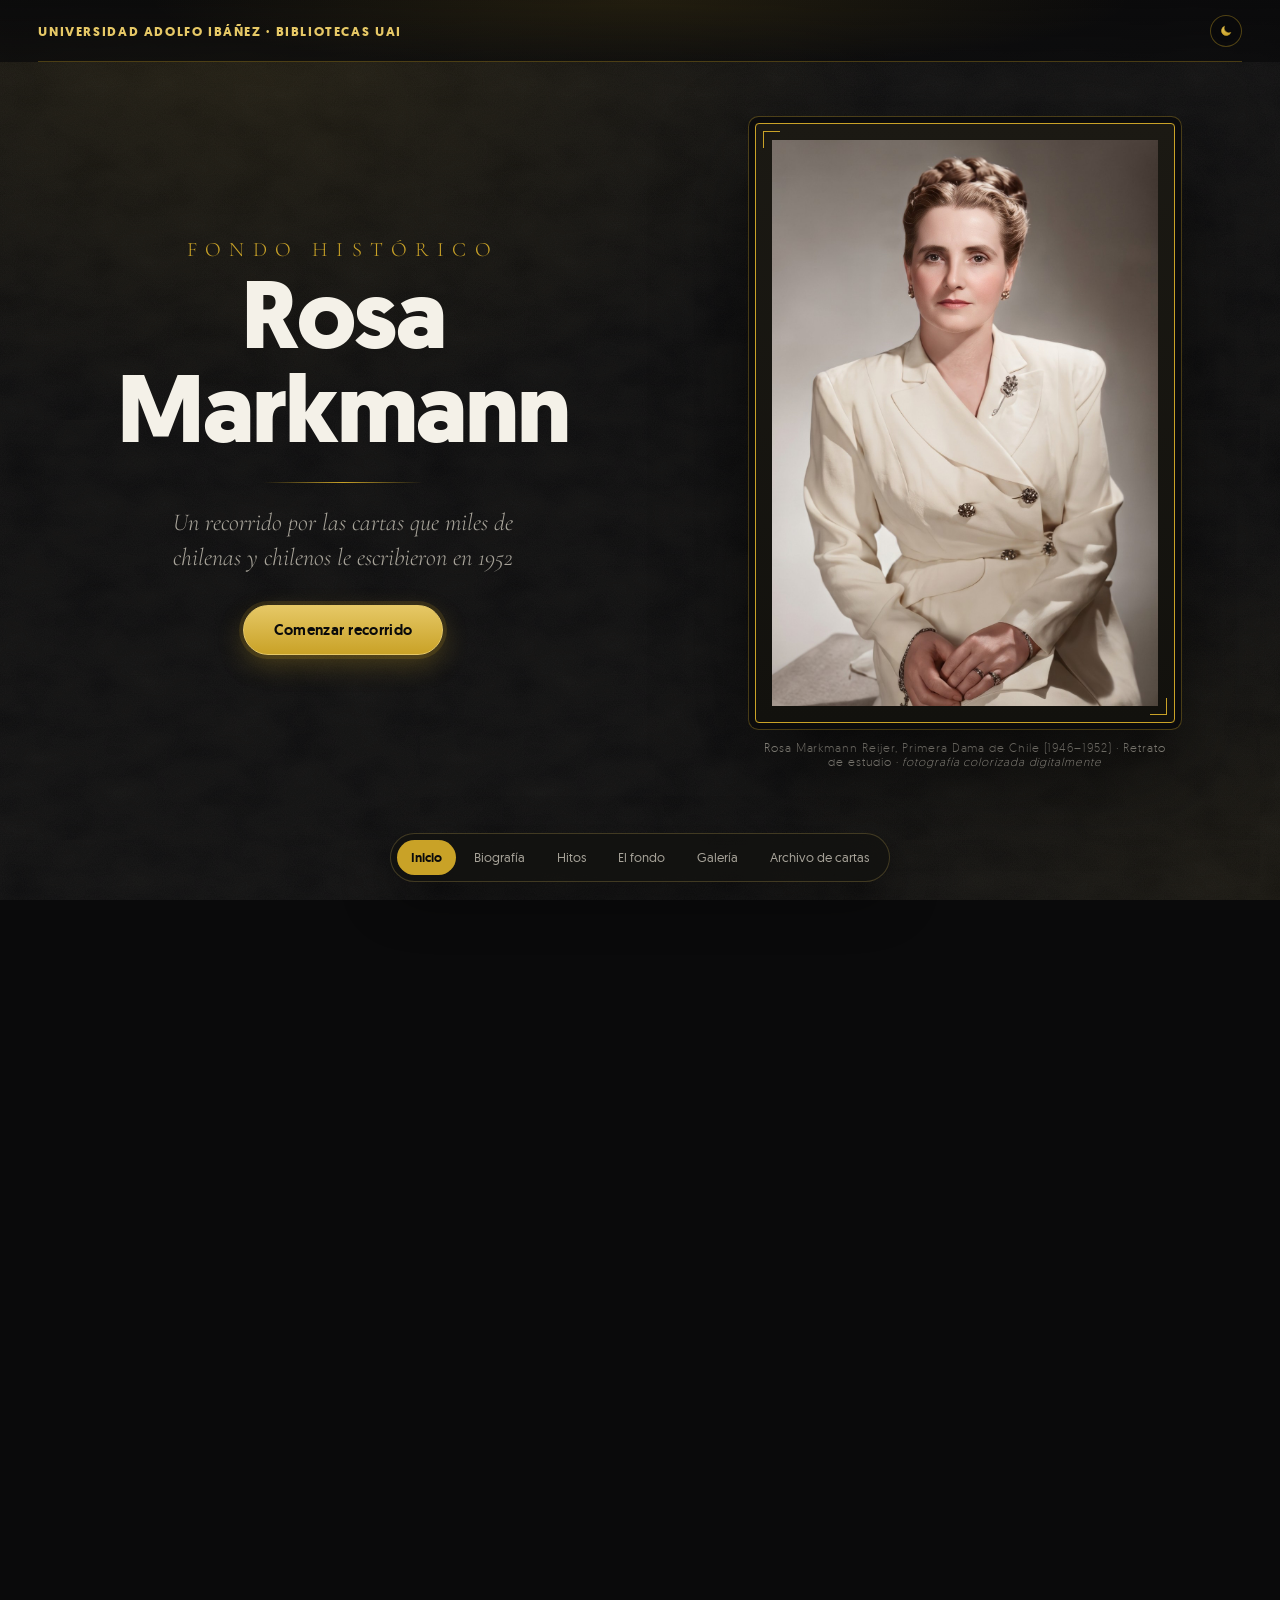
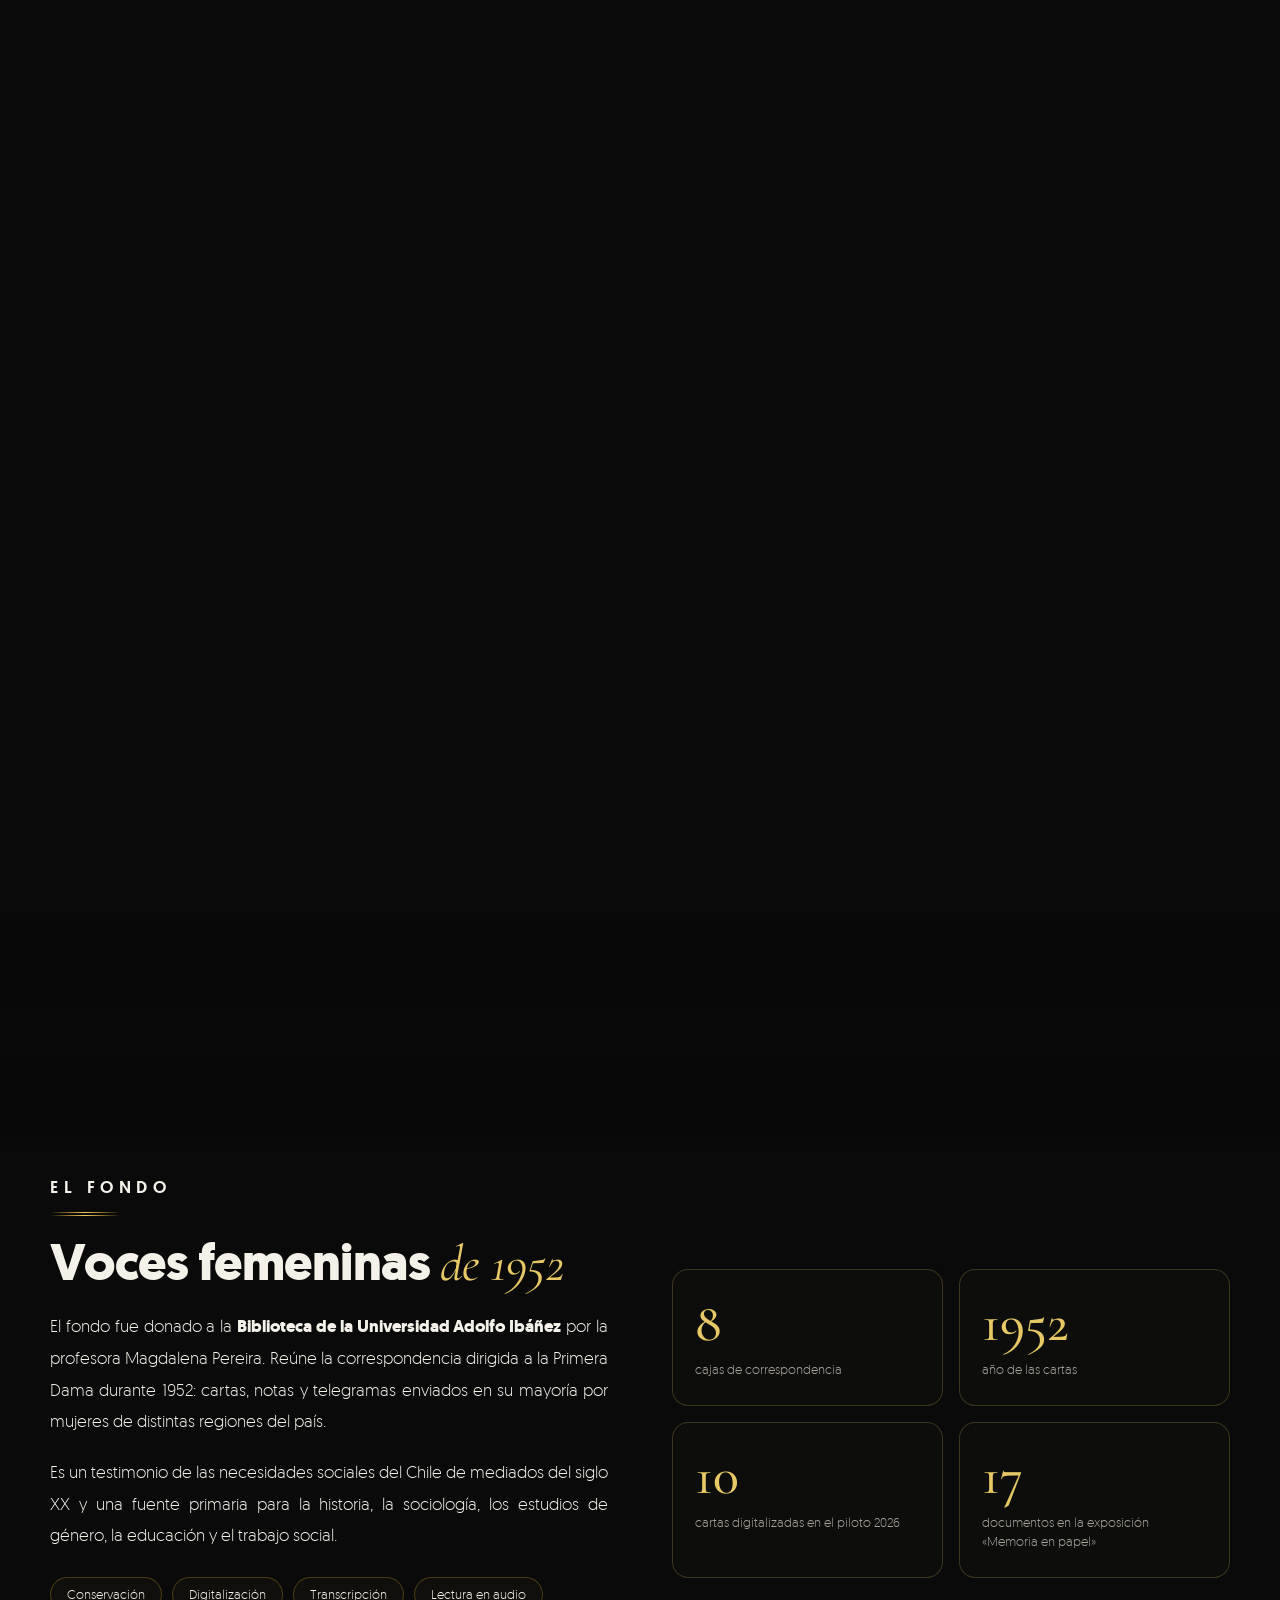
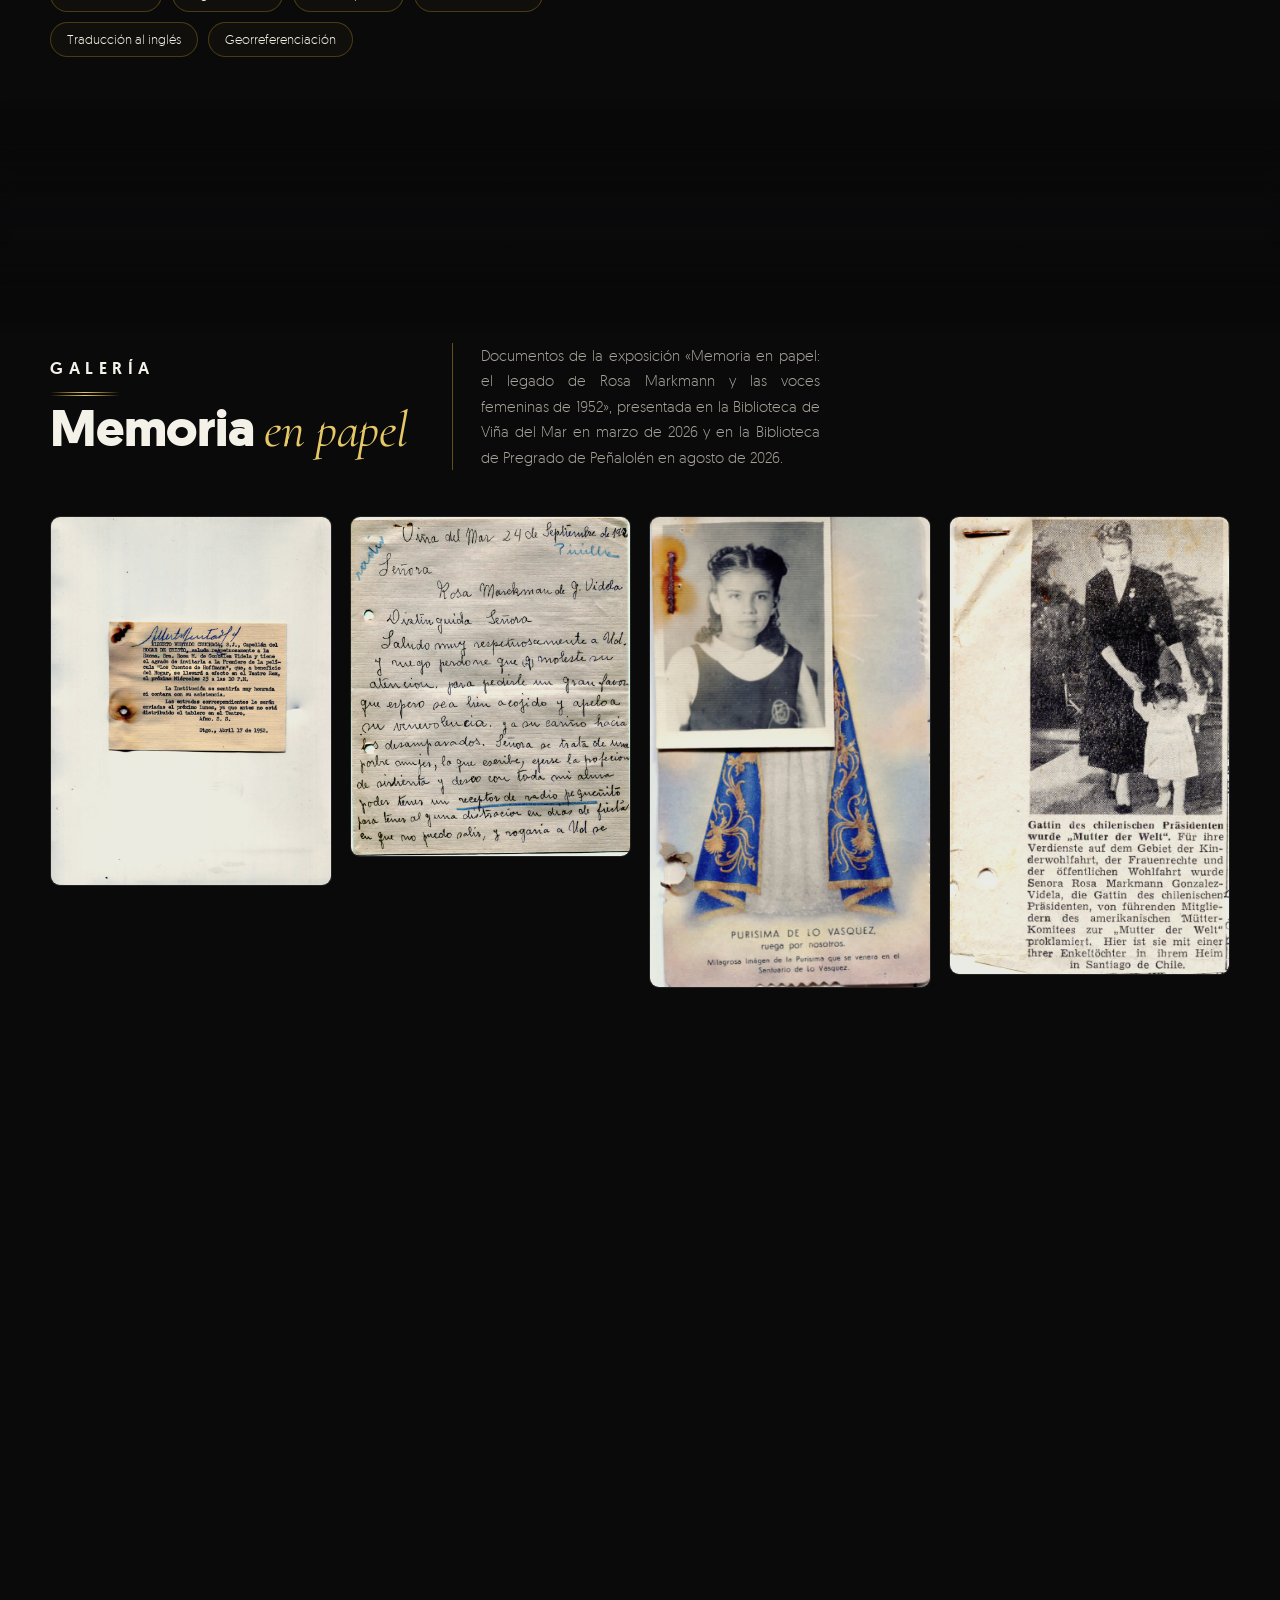
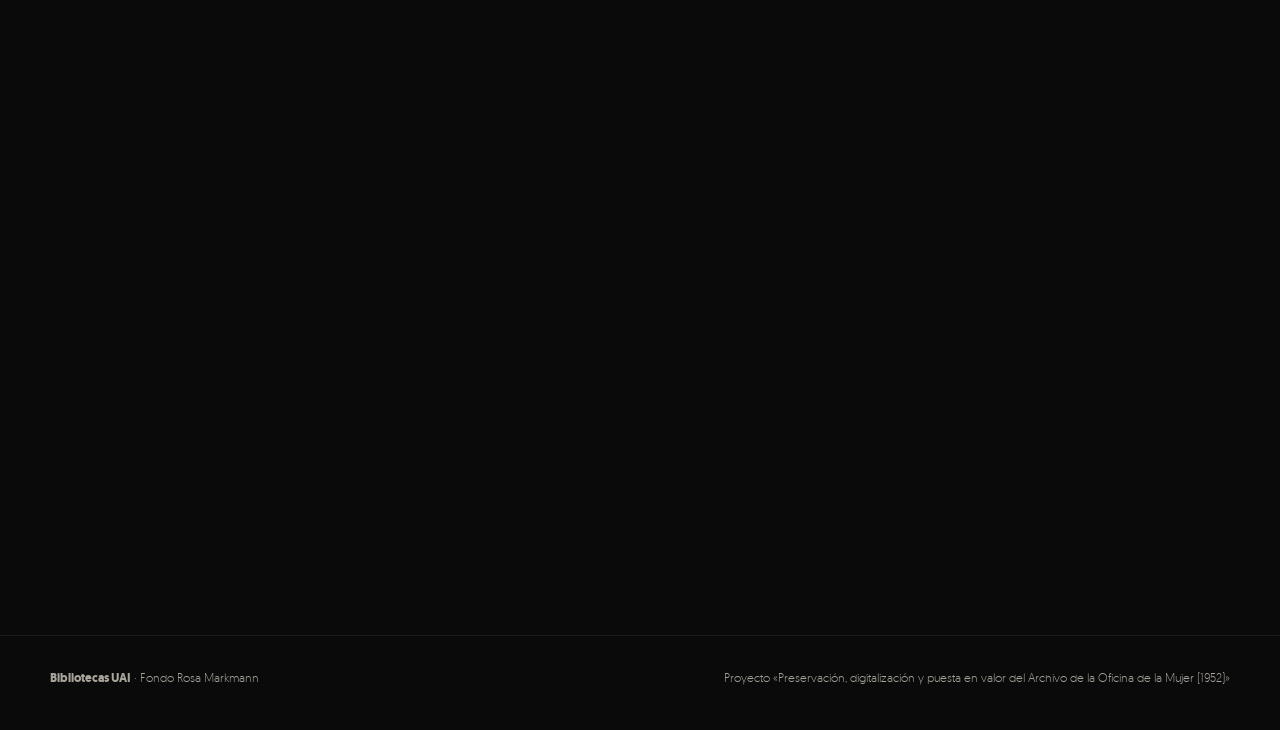
==== commit e20715a2: "Recorrido: franja UAI arriba, menu fijo abajo y viaje horizontal - Franja fija con Universidad Adolf" ====
--- a/index.html
+++ b/index.html
@@ -371,6 +371,42 @@
   footer{ border-top: 1px solid var(--line-soft); padding: 34px 0 44px; font-size: 12px; color: var(--ink-dim); }
   footer .wrap{ display: flex; justify-content: space-between; gap: 16px; flex-wrap: wrap; }
 
+  /* Franja institucional fija arriba, con la luna a la derecha */
+  .franja{ position: fixed; z-index: 50; top: 0; left: 0; right: 0; height: 62px; display: flex; align-items: center; justify-content: space-between; gap: 16px;
+    padding: 0 clamp(16px, 3vw, 40px);
+    background: radial-gradient(ellipse 55% 160% at 50% 0%, rgba(var(--acc-rgb),0.12), transparent 70%), linear-gradient(180deg, rgba(10,10,11,0.94), rgba(10,10,11,0.74));
+    backdrop-filter: blur(14px); -webkit-backdrop-filter: blur(14px); }
+  .franja::after{ content: ""; position: absolute; left: clamp(16px, 3vw, 40px); right: clamp(16px, 3vw, 40px); bottom: 0; height: 1px; background: rgba(var(--acc-rgb),0.32); }
+  .franja-inst{ font-weight: 700; font-size: clamp(11px, 1.05vw, 15px); letter-spacing: .12em; text-transform: uppercase; color: var(--acc-2); white-space: nowrap; overflow: hidden; text-overflow: ellipsis; }
+
+  /* Menú fijo abajo, compacto y siempre visible */
+  .nav{ top: auto; bottom: 18px; width: auto; max-width: calc(100% - 24px); height: auto; padding: 6px; justify-content: center; }
+  .nav.hide{ transform: translateX(-50%); opacity: 1; }
+  .menu-btn{ display: none !important; }
+  .links a{ white-space: nowrap; }
+
+  /* Portada: todo centrado y el botón bajo la leyenda */
+  .hero{ padding: 102px 0 110px; }
+  .hero-sub{ margin-bottom: 30px; }
+  .hero-cta{ padding: 14px 30px; font-size: 15px; }
+
+  /* Nombre de cada sección: igual que en Biografía (tamaño y color) */
+  p.eyebrow, .bio-text p.eyebrow, .fondo-text p.eyebrow, .gal-head p.eyebrow, .archivo-card p.eyebrow{
+    font-size: clamp(17px, 1.35vw, 19px); color: var(--ink); line-height: 1.5; padding: 0; border: 0; max-width: none; }
+
+  /* Viaje horizontal en escritorio: la portada sale a la izquierda, la biografía entra desde la derecha y luego los hitos */
+  @media (min-width: 901px){
+    .viaje-escena{ position: sticky; top: 0; height: 100vh; overflow: hidden; }
+    .viaje-fila{ display: flex; width: 300vw; height: 100%; will-change: transform; }
+    .viaje-fila > section{ flex: 0 0 100vw; height: 100vh; overflow: hidden; }
+    .viaje .hero{ min-height: 0; }
+    .viaje .hero-text, .viaje .hero-photo{ transform: none !important; opacity: 1 !important; }
+    .viaje .bio{ padding: 110px 0 0; }
+    .viaje .bio-text{ will-change: transform; }
+    .viaje .bio-sticky{ width: min(100%, calc((100vh - 290px) * .78)); justify-self: center; }
+    .hitos{ height: 520vh; }
+  }
+
   /* Celular (al final, para que prime sobre las reglas generales) */
   @media (max-width: 640px){
     .masonry{ columns: 2; column-gap: 10px; }
@@ -383,6 +419,11 @@
     .tl-arrow.prev{ left: calc(50% - 60px); } .tl-arrow.next{ right: calc(50% - 60px); }
     .hitos-count{ margin-top: 84px; text-align: center; }
     .hitos-hint{ display: none; }
+    .nav{ width: calc(100% - 24px); justify-content: flex-start; }
+    .links{ display: flex; position: static; flex-direction: row; padding: 0; background: none; border: 0; backdrop-filter: none; -webkit-backdrop-filter: none; overflow-x: auto; scrollbar-width: none; }
+    .links a{ padding: 8px 11px; font-size: 12px; }
+    .hero{ padding-top: 100px; }
+    .franja-inst{ font-size: 10px; letter-spacing: .05em; }
     .stats{ grid-template-columns: 1fr 1fr; gap: 10px; } .stat{ padding: 20px 16px; } .stat b{ font-size: 42px; }
     .bio{ padding-top: 12vh; }
     .lb .prev, .lb .next{ top: auto; bottom: 22px; }
@@ -397,6 +438,8 @@
 </head>
 <body data-scene="inicio">
 <div class="backdrop" aria-hidden="true"></div>
+
+<header class="franja"><span class="franja-inst">Universidad Adolfo Ibáñez · Bibliotecas UAI</span></header>
 
 <nav class="nav" aria-label="Secciones">
   <ul class="links">
@@ -407,31 +450,29 @@
     <li><a href="#galeria">Galería</a></li>
     <li><a href="#archivo">Archivo de cartas</a></li>
   </ul>
-  <a class="nav-cta" href="#biografia">Comenzar recorrido <span aria-hidden="true">↓</span></a>
   <button class="menu-btn" aria-label="Abrir menú">☰</button>
   <div class="nav-progress"><i></i></div>
 </nav>
 
 <main>
+  <!-- Portada y biografía viajan hacia la derecha; los hitos entran también desde la derecha -->
+  <div class="viaje" id="viaje"><div class="viaje-escena"><div class="viaje-fila">
   <!-- 1 · Portada -->
   <section id="inicio" class="hero" data-scene="inicio">
     <div class="wrap hero-grid">
       <div class="hero-text">
-        <p class="hero-inst reveal">Universidad Adolfo Ibáñez · Bibliotecas UAI</p>
         <p class="hero-eyebrow reveal" style="--d:.1s">Fondo histórico</p>
         <h1 class="reveal" style="--d:.2s">Rosa Markmann</h1>
         <div class="hero-rule reveal" style="--d:.3s"></div>
         <p class="hero-sub reveal" style="--d:.4s">Un recorrido por las cartas que miles de chilenas y chilenos le escribieron en 1952</p>
+        <a class="nav-cta hero-cta reveal" style="--d:.5s" href="#biografia">Comenzar recorrido</a>
       </div>
       <figure class="hero-photo reveal" style="--d:.25s">
         <div class="frame"><img src="assets/images/rosa-markmann-traje-blanco.jpg" alt="Retrato de Rosa Markmann con traje blanco cruzado y broche en la solapa"></div>
         <figcaption>Rosa Markmann Reijer, Primera Dama de Chile (1946–1952) · Retrato de estudio <span class="nota">· fotografía colorizada digitalmente</span></figcaption>
       </figure>
     </div>
-    <div class="scroll-cue" aria-hidden="true">Desliza<i></i></div>
   </section>
-
-  <div class="veil" aria-hidden="true"></div>
 
   <!-- 2 · Biografía -->
   <section id="biografia" class="bio" data-scene="biografia">
@@ -443,7 +484,7 @@
       </div>
       <div class="bio-text">
         <p class="eyebrow reveal">Biografía</p>
-        <h2 class="title reveal">Rosa Markmann — <em>«Madre del Mundo»</em></h2>
+        <h2 class="title reveal">Rosa Markmann<br><em>«Madre del Mundo»</em></h2>
         <p class="lead reveal">Rosa Markmann Reijer, conocida como «Miti», fue Primera Dama de Chile entre 1946 y 1952 como esposa del presidente Gabriel González Videla. Fue la primera en ocupar un despacho propio en el Palacio de La Moneda.</p>
         <p class="reveal">Desde ahí impulsó el derecho a voto de las mujeres, la creación de viviendas de emergencia y campañas de salud pública que marcaron su época.</p>
         <div class="quote reveal">
@@ -456,8 +497,7 @@
       </div>
     </div>
   </section>
-
-  <div class="veil" aria-hidden="true"></div>
+  </div></div></div>
 
   <!-- 3 · Hitos -->
   <section id="hitos" class="hitos" data-scene="hitos">
@@ -680,6 +720,32 @@
   links.forEach(a => a.addEventListener('click', () => nav.classList.remove('open')));
 
   const hitos = document.getElementById('hitos'), bioSec = document.getElementById('biografia');
+  // Viaje horizontal (solo escritorio): portada → biografía → hitos avanzan hacia la derecha.
+  // La biografía se lee subiendo su texto con el retrato quieto; los hitos entran desde la derecha y siguen como siempre.
+  const viajeEl = document.getElementById('viaje'), fila = viajeEl.querySelector('.viaje-fila');
+  const hitosFijo = hitos.querySelector('.hitos-sticky'), escritorio = matchMedia('(min-width: 901px)');
+  const lectura = bioSec.querySelector('.bio-text');
+  let T1 = 0, LEE = 0, T2 = 0;
+  const clamp01 = v => Math.min(1, Math.max(0, v)), curva = k => k * k * (3 - 2 * k);
+  function medirViaje(){
+    lectura.style.transform = fila.style.transform = hitosFijo.style.transform = '';
+    if (!escritorio.matches){ T1 = LEE = T2 = 0; viajeEl.style.height = hitos.style.marginTop = ''; return; }
+    const V = innerHeight; T1 = T2 = V;
+    LEE = Math.max(0, lectura.offsetTop + lectura.offsetHeight + 110 - V);
+    viajeEl.style.height = (V + T1 + LEE + T2) + 'px';
+    hitos.style.marginTop = -(V + T2) + 'px';
+  }
+  const hLead = () => T2;   // tramo en que los hitos entran desde la derecha
+  function viaje(){
+    if (!escritorio.matches) return { escena: null, bp: null };
+    const y = scrollY - viajeEl.offsetTop;
+    const k1 = curva(clamp01(y / T1)), lei = LEE ? clamp01((y - T1) / LEE) * LEE : 0, k2 = curva(clamp01((y - T1 - LEE) / T2));
+    fila.style.transform = `translateX(${-(k1 + k2) * 100}vw)`;
+    lectura.style.transform = `translateY(${-lei}px)`;
+    hitosFijo.style.transform = k2 < 1 ? `translateX(${(1 - k2) * 100}vw)` : '';
+    const escena = y < T1 * .5 ? 'inicio' : y < T1 + LEE + T2 * .5 ? 'biografia' : null;
+    return { escena, bp: clamp01((y - T1 * .5) / (T1 * .5 + LEE)) };
+  }
   let lastY = 0, ticking = false;
   function frame(){
     ticking = false;
@@ -690,8 +756,10 @@
     if (y > 400 && y > lastY + 6) nav.classList.add('hide'); else if (y < lastY - 6 || y < 400) nav.classList.remove('hide');
     lastY = y;
     // escena activa: la que ocupa el centro de la pantalla
+    const vj = viaje();
     let act = scenes[0];
-    for (const s of scenes){ const r = s.getBoundingClientRect(); if (r.top <= vh * 0.5 && r.bottom > vh * 0.5){ act = s; break; } }
+    if (vj.escena) act = scenes.find(s => s.dataset.scene === vj.escena);
+    else for (const s of scenes){ if (escritorio.matches && viajeEl.contains(s)) continue; const r = s.getBoundingClientRect(); if (r.top <= vh * 0.5 && r.bottom > vh * 0.5){ act = s; break; } }
     const name = act.dataset.scene;
     if (document.body.dataset.scene !== name){
       document.body.dataset.scene = name;
@@ -699,12 +767,12 @@
     }
     // biografía: el retrato se aclara y se acerca mientras se lee
     const br = bioSec.getBoundingClientRect();
-    const bp = Math.min(1, Math.max(0, (vh - br.top) / (br.height)));
+    const bp = vj.bp ?? Math.min(1, Math.max(0, (vh - br.top) / (br.height)));
     bioSec.style.setProperty('--bp', bp.toFixed(3));
     // hitos: el desplazamiento vertical mueve la línea de tiempo en horizontal
     const hr = hitos.getBoundingClientRect();
-    const span = hitos.offsetHeight - vh;
-    const p = Math.min(1, Math.max(0, -hr.top / span));
+    const span = hitos.offsetHeight - vh - hLead();
+    const p = Math.min(1, Math.max(0, (-hr.top - hLead()) / span));
     const dist = track.scrollWidth - innerWidth + 40;
     track.style.setProperty('--hx', Math.max(0, dist * p).toFixed(1));
     const idx = Math.min(HITOS.length - 1, Math.round(p * (HITOS.length - 1)));
@@ -715,8 +783,8 @@
   // La línea avanza con la rueda; además se navega libremente (flechas, arrastre, dedo, teclado).
   // Navegar libremente mueve la página por detrás al mismo punto, así ambos métodos nunca se desfasan.
   const wrapEl = document.getElementById('trackWrap');
-  const yDe = i => hitos.offsetTop + (hitos.offsetHeight - innerHeight) * (i / (HITOS.length - 1));
-  const idxActual = () => { const span = hitos.offsetHeight - innerHeight; const pr = Math.min(1, Math.max(0, (scrollY - hitos.offsetTop) / span)); return Math.round(pr * (HITOS.length - 1)); };
+  const yDe = i => hitos.offsetTop + hLead() + (hitos.offsetHeight - innerHeight - hLead()) * (i / (HITOS.length - 1));
+  const idxActual = () => { const span = hitos.offsetHeight - innerHeight - hLead(); const pr = Math.min(1, Math.max(0, (scrollY - hitos.offsetTop - hLead()) / span)); return Math.round(pr * (HITOS.length - 1)); };
   // Desplazamiento suave propio (el del navegador a veces no arranca): avanza la página hasta el hito i
   let anim = 0, destino = null;
   const ir = i => {
@@ -749,7 +817,7 @@
     const dx = e.clientX - drag.x;
     if (!drag.moved && Math.abs(dx) < 6) return;
     if (!drag.moved){ drag.moved = true; wrapEl.classList.add('drag'); root.style.scrollBehavior = 'auto'; }
-    const span = hitos.offsetHeight - innerHeight, dist = track.scrollWidth - innerWidth + 40;
+    const span = hitos.offsetHeight - innerHeight - hLead(), dist = track.scrollWidth - innerWidth + 40;
     scrollTo(0, drag.y - dx * span / dist);
   });
   const soltar = e => {
@@ -799,8 +867,16 @@
   });
 
   addEventListener('scroll', () => { if (!ticking){ ticking = true; requestAnimationFrame(frame); } }, { passive: true });
-  addEventListener('resize', frame);
-  frame();
+  // En escritorio, Inicio, Biografía, Hitos y Comenzar recorrido llevan al punto exacto del viaje
+  const puntoViaje = { '#inicio': () => viajeEl.offsetTop, '#biografia': () => viajeEl.offsetTop + T1, '#hitos': () => yDe(0) };
+  document.querySelectorAll('a[href="#inicio"], a[href="#biografia"], a[href="#hitos"]').forEach(a => a.addEventListener('click', e => {
+    if (!escritorio.matches) return;
+    e.preventDefault(); scrollTo({ top: puntoViaje[a.getAttribute('href')](), behavior: 'smooth' });
+  }));
+  const remedir = () => { medirViaje(); frame(); };
+  addEventListener('resize', remedir); escritorio.addEventListener('change', remedir);
+  if (document.fonts) document.fonts.ready.then(remedir); addEventListener('load', remedir);
+  medirViaje(); frame();
 })();
 </script>
 <script src="assets/luna.js"></script>
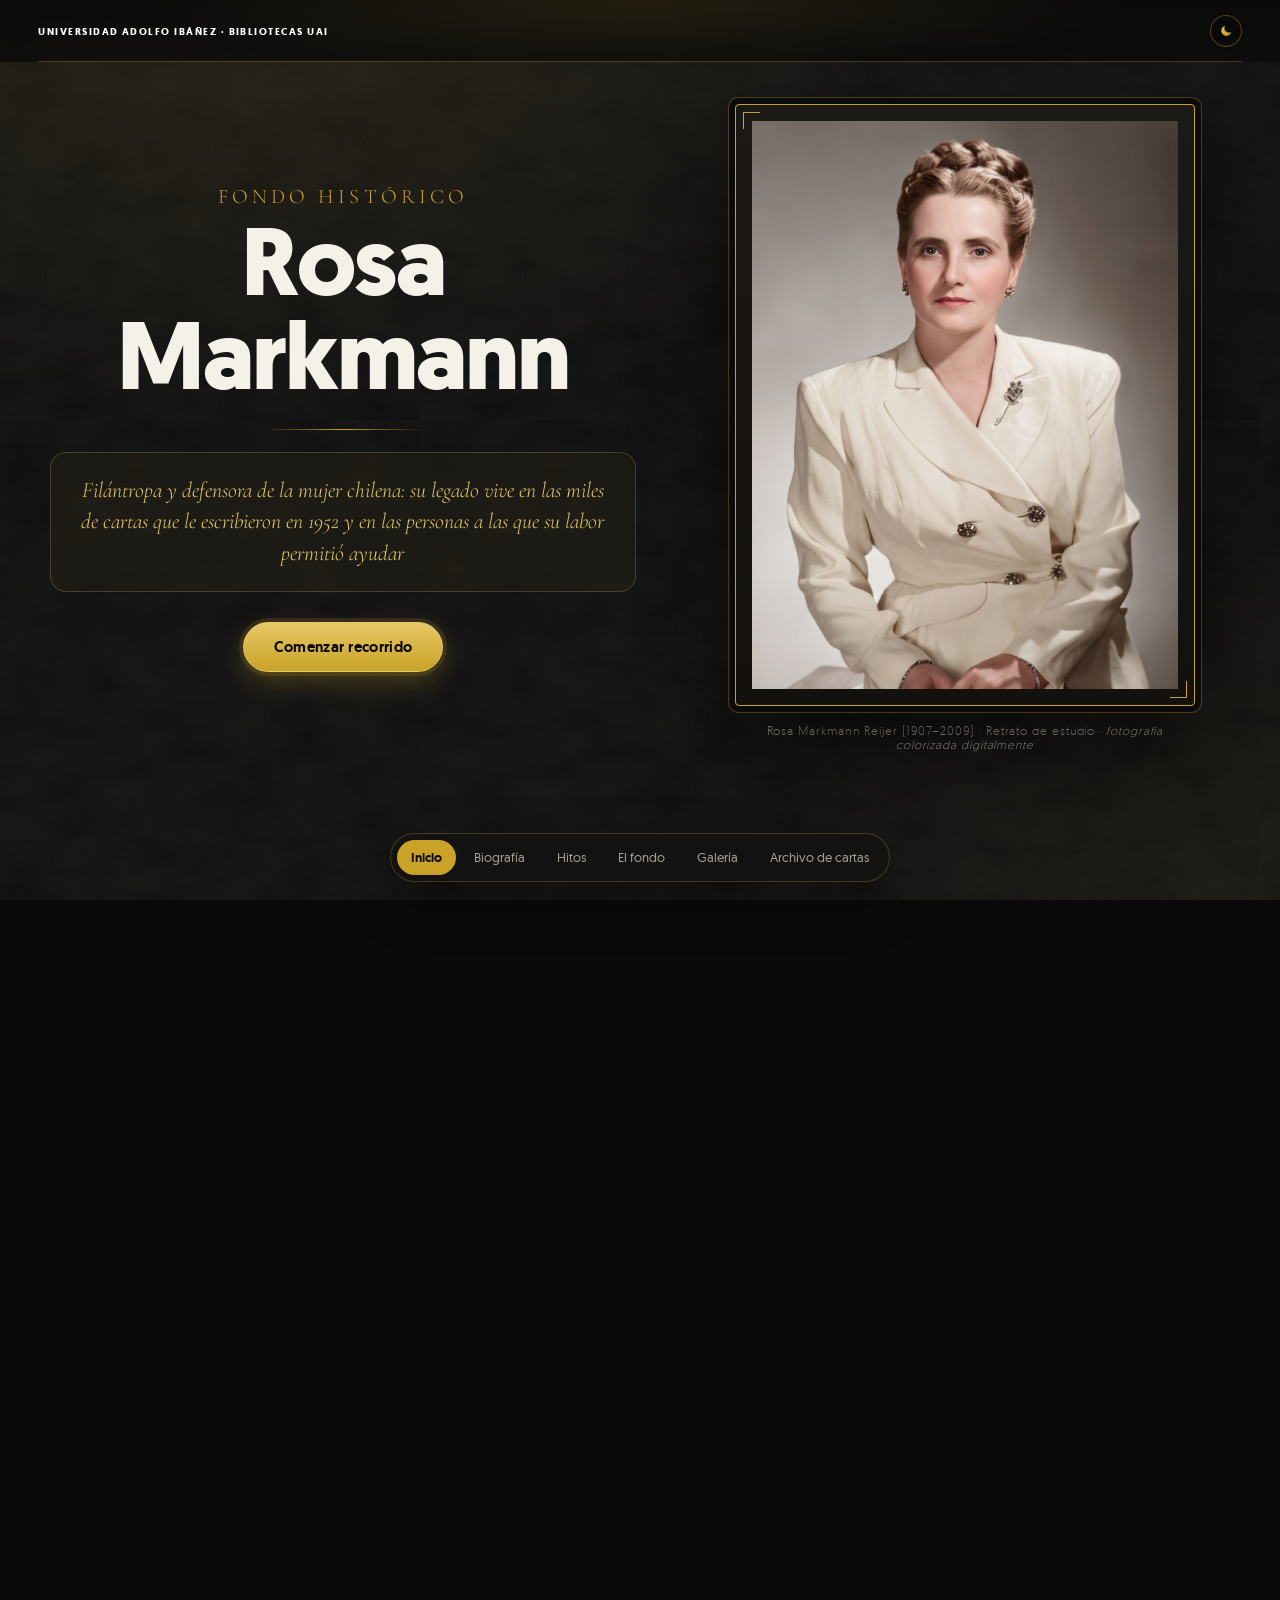
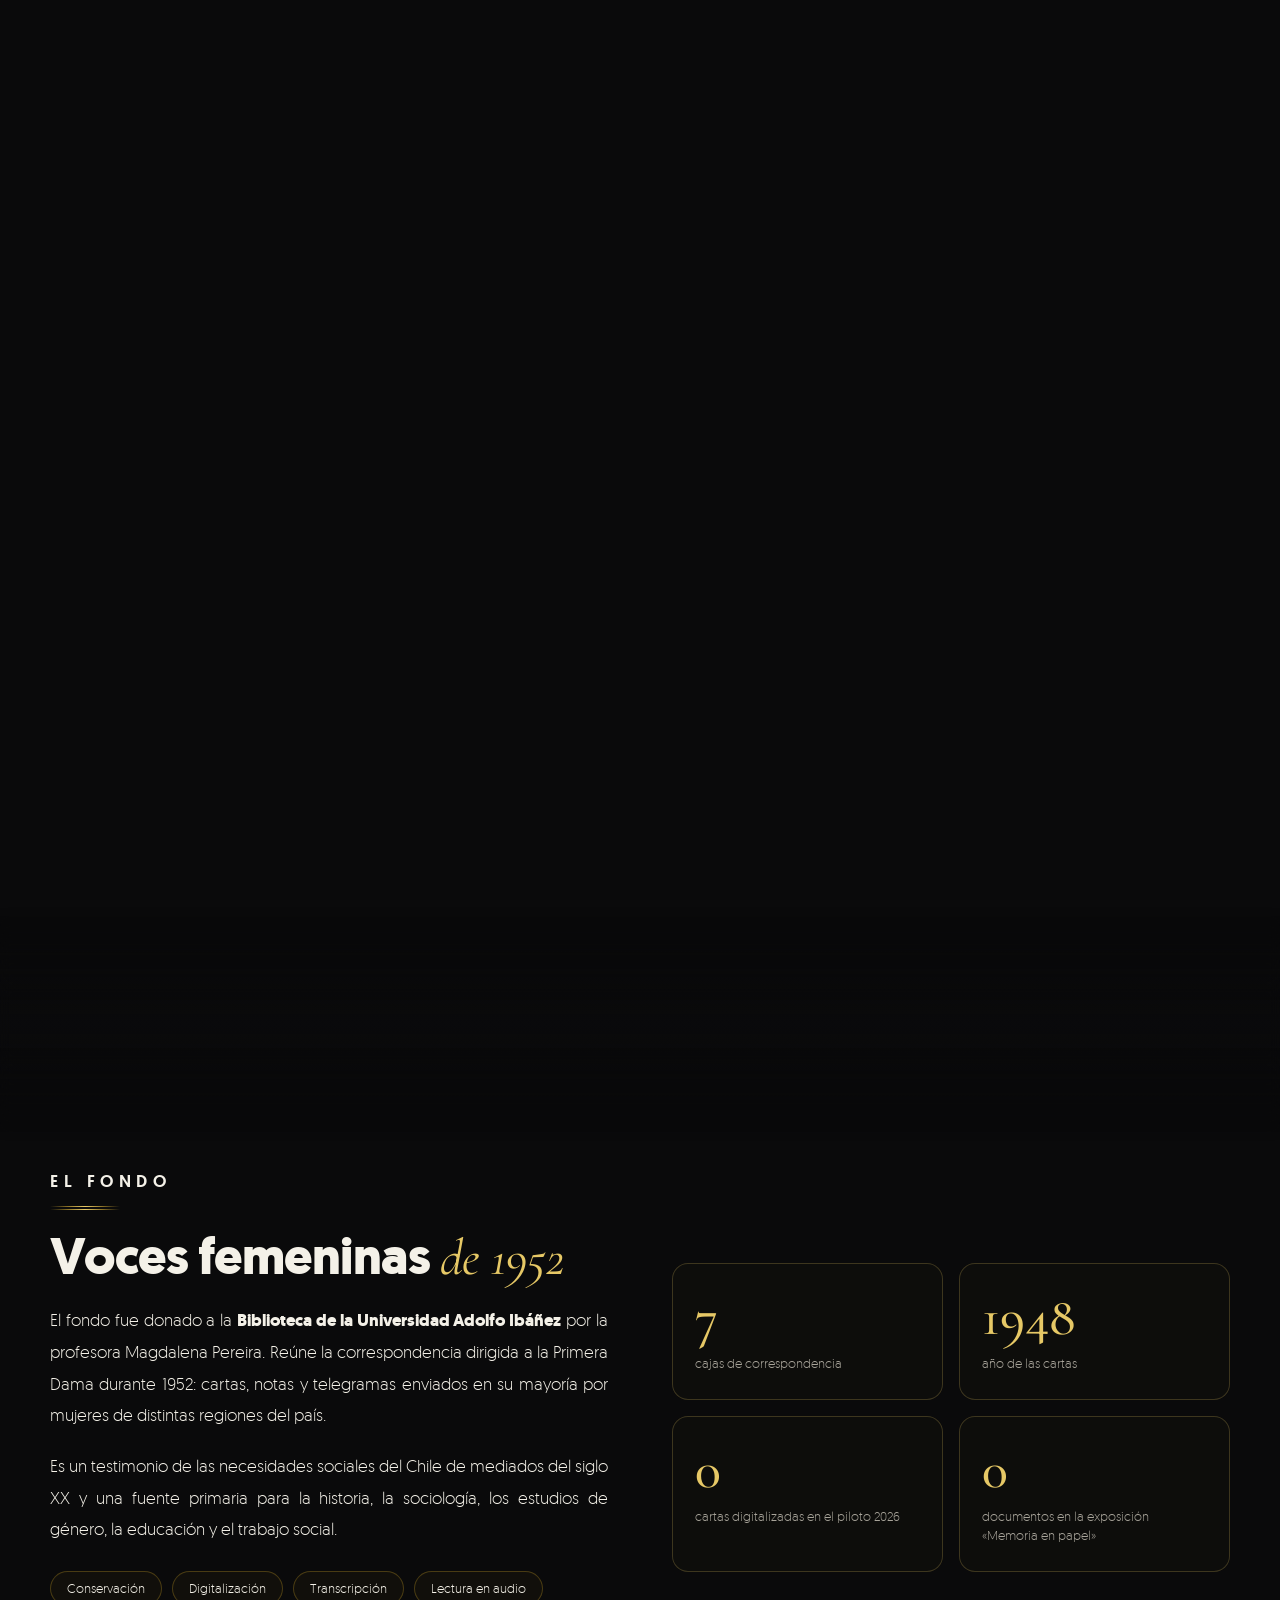
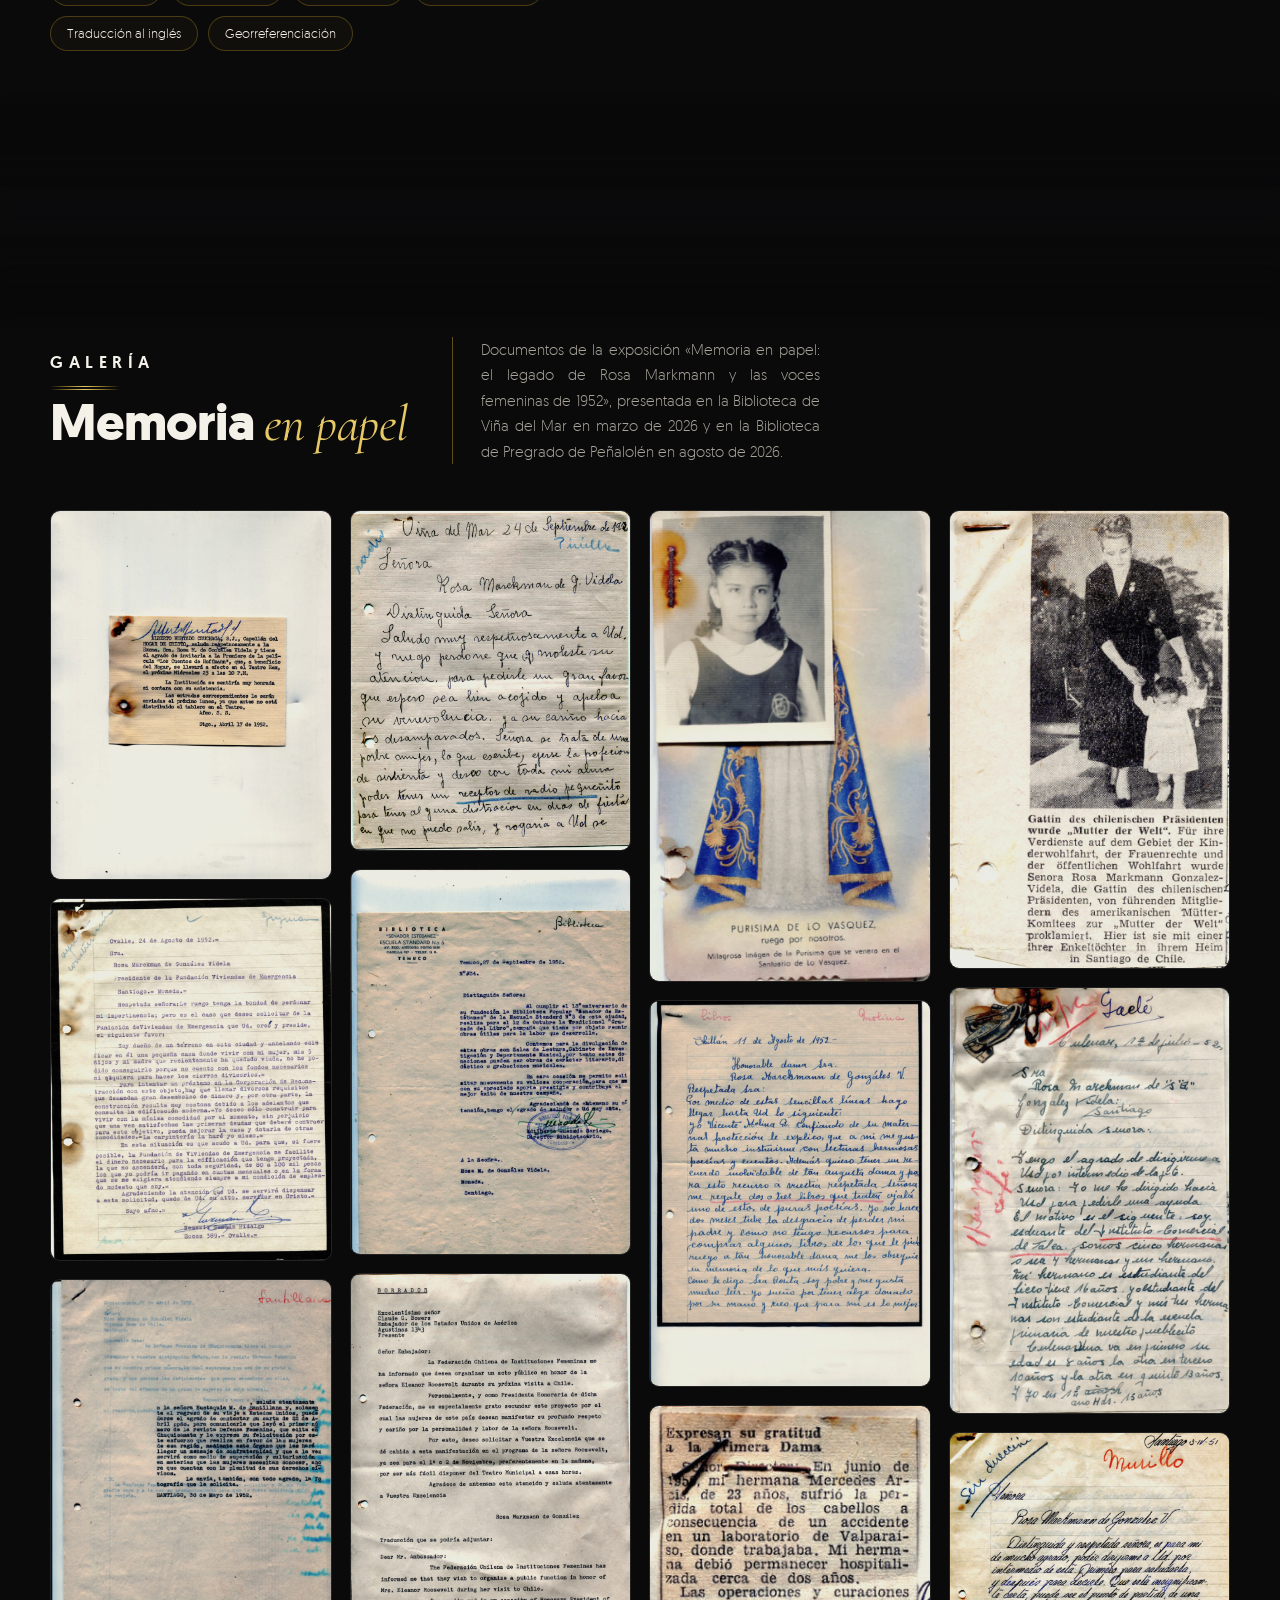
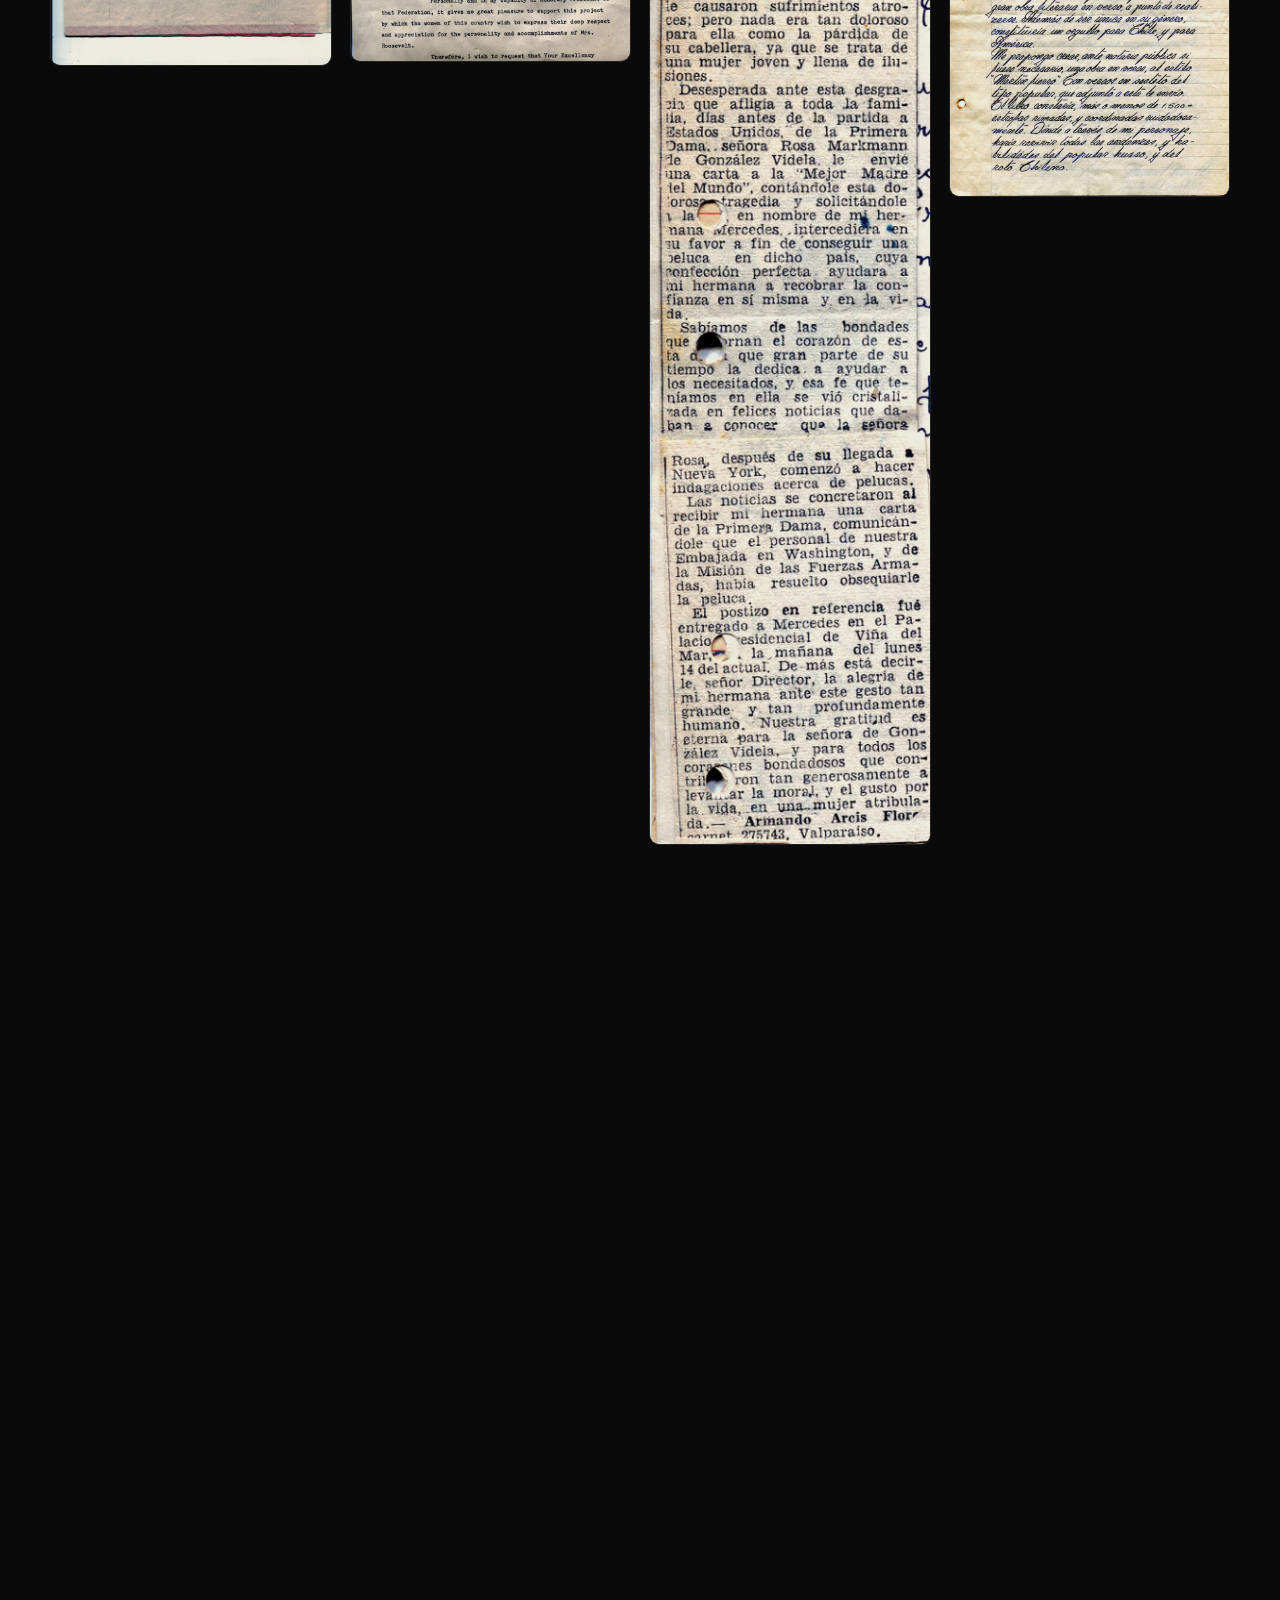
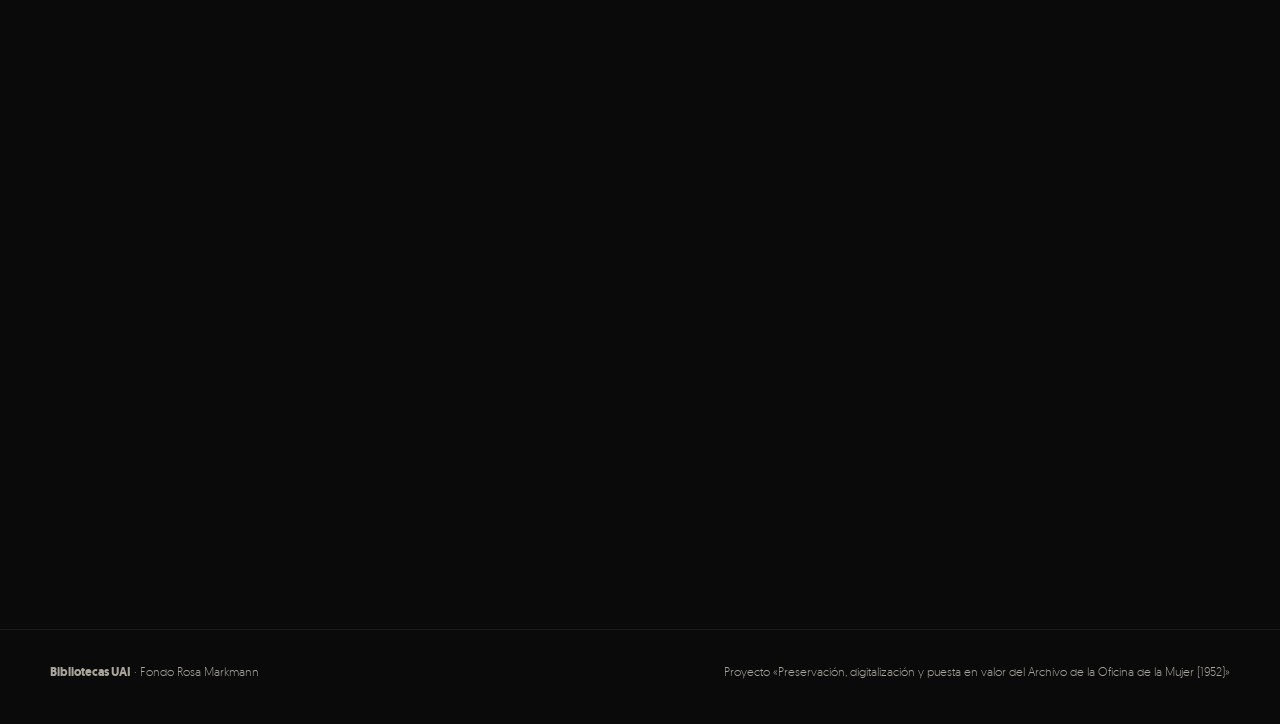
==== commit 66a1dc5b: "Portada: leyenda en tarjeta, franja blanca y retratos alineados - Leyenda nueva dentro de una tarjet" ====
--- a/index.html
+++ b/index.html
@@ -142,7 +142,7 @@
   .hero-text{ text-align: center; transform: translateY(calc(var(--sy, 0) * 0.18px)); opacity: calc(1 - var(--sy, 0) / 700); }
   .hero-inst{ font-family: 'Geomanist', sans-serif; font-size: clamp(13px, 1.2vw, 16px); letter-spacing: .12em; text-transform: uppercase; font-weight: 700; color: var(--acc-2); white-space: nowrap; margin: 0 0 30px;
     padding-bottom: 12px; border-bottom: 1px solid var(--line); }
-  .hero-eyebrow{ font-family: 'Cormorant Garamond', serif; font-size: clamp(16px, 1.6vw, 21px); letter-spacing: .4em; text-transform: uppercase; color: var(--acc); margin: 0 0 6px; }
+  .hero-eyebrow{ font-family: 'Cormorant Garamond', serif; font-size: clamp(16px, 1.6vw, 21px); letter-spacing: .2em; text-transform: uppercase; color: var(--acc); margin: 0 0 6px; }
   .hero h1{
     font-weight: 700; font-size: clamp(48px, 7.5vw, 104px); line-height: .98; margin: 0; letter-spacing: -0.02em;
     background: var(--sheen); background-size: 260% 100%; -webkit-background-clip: text; background-clip: text; color: transparent;
@@ -377,7 +377,7 @@
     background: radial-gradient(ellipse 55% 160% at 50% 0%, rgba(var(--acc-rgb),0.12), transparent 70%), linear-gradient(180deg, rgba(10,10,11,0.94), rgba(10,10,11,0.74));
     backdrop-filter: blur(14px); -webkit-backdrop-filter: blur(14px); }
   .franja::after{ content: ""; position: absolute; left: clamp(16px, 3vw, 40px); right: clamp(16px, 3vw, 40px); bottom: 0; height: 1px; background: rgba(var(--acc-rgb),0.32); }
-  .franja-inst{ font-weight: 700; font-size: clamp(11px, 1.05vw, 15px); letter-spacing: .12em; text-transform: uppercase; color: var(--acc-2); white-space: nowrap; overflow: hidden; text-overflow: ellipsis; }
+  .franja-inst{ font-weight: 700; font-size: clamp(10px, .82vw, 12.5px); letter-spacing: .14em; text-transform: uppercase; color: #fff; white-space: nowrap; overflow: hidden; text-overflow: ellipsis; }
 
   /* Menú fijo abajo, compacto y siempre visible */
   .nav{ top: auto; bottom: 18px; width: auto; max-width: calc(100% - 24px); height: auto; padding: 6px; justify-content: center; }
@@ -387,7 +387,8 @@
 
   /* Portada: todo centrado y el botón bajo la leyenda */
   .hero{ padding: 102px 0 110px; }
-  .hero-sub{ margin-bottom: 30px; }
+  .hero-sub{ margin: 0 auto 30px; max-width: 30em; padding: 22px 28px; border-radius: 16px; font-size: clamp(19px, 1.7vw, 23px); color: var(--acc-2);
+    background: rgba(var(--acc-rgb),0.05); border: 1px solid var(--glass-line); backdrop-filter: blur(10px); -webkit-backdrop-filter: blur(10px); }
   .hero-cta{ padding: 14px 30px; font-size: 15px; }
 
   /* Nombre de cada sección: igual que en Biografía (tamaño y color) */
@@ -399,11 +400,15 @@
     .viaje-escena{ position: sticky; top: 0; height: 100vh; overflow: hidden; }
     .viaje-fila{ display: flex; width: 300vw; height: 100%; will-change: transform; }
     .viaje-fila > section{ flex: 0 0 100vw; height: 100vh; overflow: hidden; }
-    .viaje .hero{ min-height: 0; }
+    .viaje .hero{ min-height: 0; place-items: start center; padding: 104px 0 0; }
+    .viaje .hero-grid{ align-items: start; }
+    .viaje .hero-text{ align-self: center; }
+    .viaje .hero-photo, .viaje .bio-sticky{ width: min(460px, calc((100vh - 200px) * .75)); justify-self: center; }
+    .viaje .hero-photo{ margin: 0; } .viaje .bio-sticky{ position: relative; top: 0; transform: none !important; opacity: 1 !important; filter: none !important; }
+    .viaje .hero-photo .frame img, .viaje .bio-sticky .frame img{ aspect-ratio: 3 / 4; object-fit: cover; object-position: center top; }
     .viaje .hero-text, .viaje .hero-photo{ transform: none !important; opacity: 1 !important; }
-    .viaje .bio{ padding: 110px 0 0; }
+    .viaje .bio{ padding: 104px 0 0; }
     .viaje .bio-text{ will-change: transform; }
-    .viaje .bio-sticky{ width: min(100%, calc((100vh - 290px) * .78)); justify-self: center; }
     .hitos{ height: 520vh; }
   }
 
@@ -423,7 +428,7 @@
     .links{ display: flex; position: static; flex-direction: row; padding: 0; background: none; border: 0; backdrop-filter: none; -webkit-backdrop-filter: none; overflow-x: auto; scrollbar-width: none; }
     .links a{ padding: 8px 11px; font-size: 12px; }
     .hero{ padding-top: 100px; }
-    .franja-inst{ font-size: 10px; letter-spacing: .05em; }
+    .franja-inst{ font-size: 9.5px; letter-spacing: .06em; }
     .stats{ grid-template-columns: 1fr 1fr; gap: 10px; } .stat{ padding: 20px 16px; } .stat b{ font-size: 42px; }
     .bio{ padding-top: 12vh; }
     .lb .prev, .lb .next{ top: auto; bottom: 22px; }
@@ -464,12 +469,12 @@
         <p class="hero-eyebrow reveal" style="--d:.1s">Fondo histórico</p>
         <h1 class="reveal" style="--d:.2s">Rosa Markmann</h1>
         <div class="hero-rule reveal" style="--d:.3s"></div>
-        <p class="hero-sub reveal" style="--d:.4s">Un recorrido por las cartas que miles de chilenas y chilenos le escribieron en 1952</p>
+        <p class="hero-sub reveal" style="--d:.4s">Filántropa y defensora de la mujer chilena: su legado vive en las miles de cartas que le escribieron en 1952 y en las personas a las que su labor permitió ayudar</p>
         <a class="nav-cta hero-cta reveal" style="--d:.5s" href="#biografia">Comenzar recorrido</a>
       </div>
       <figure class="hero-photo reveal" style="--d:.25s">
         <div class="frame"><img src="assets/images/rosa-markmann-traje-blanco.jpg" alt="Retrato de Rosa Markmann con traje blanco cruzado y broche en la solapa"></div>
-        <figcaption>Rosa Markmann Reijer, Primera Dama de Chile (1946–1952) · Retrato de estudio <span class="nota">· fotografía colorizada digitalmente</span></figcaption>
+        <figcaption>Rosa Markmann Reijer (1907–2009) · Retrato de estudio <span class="nota">· fotografía colorizada digitalmente</span></figcaption>
       </figure>
     </div>
   </section>
@@ -879,6 +884,6 @@
   medirViaje(); frame();
 })();
 </script>
-<script src="assets/luna.js"></script>
+<script src="assets/luna.js?v=3"></script>
 </body>
 </html>
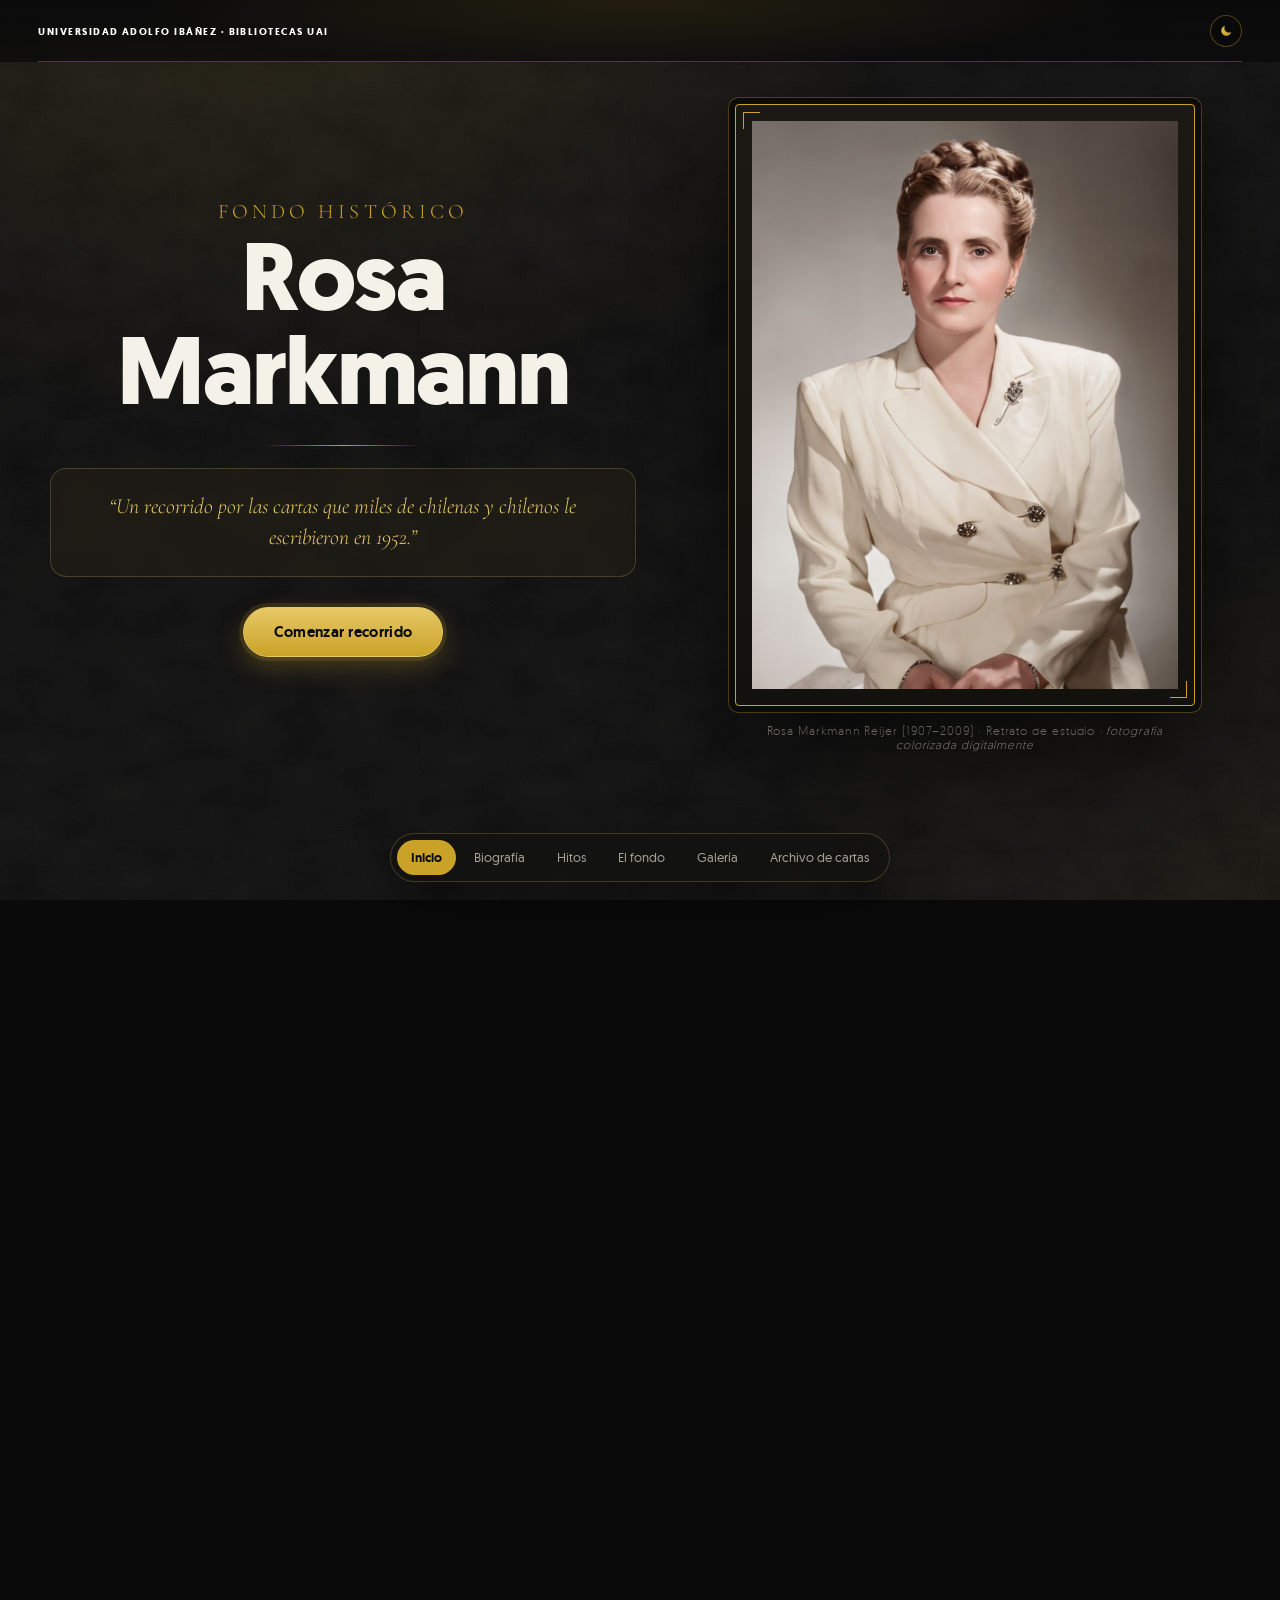
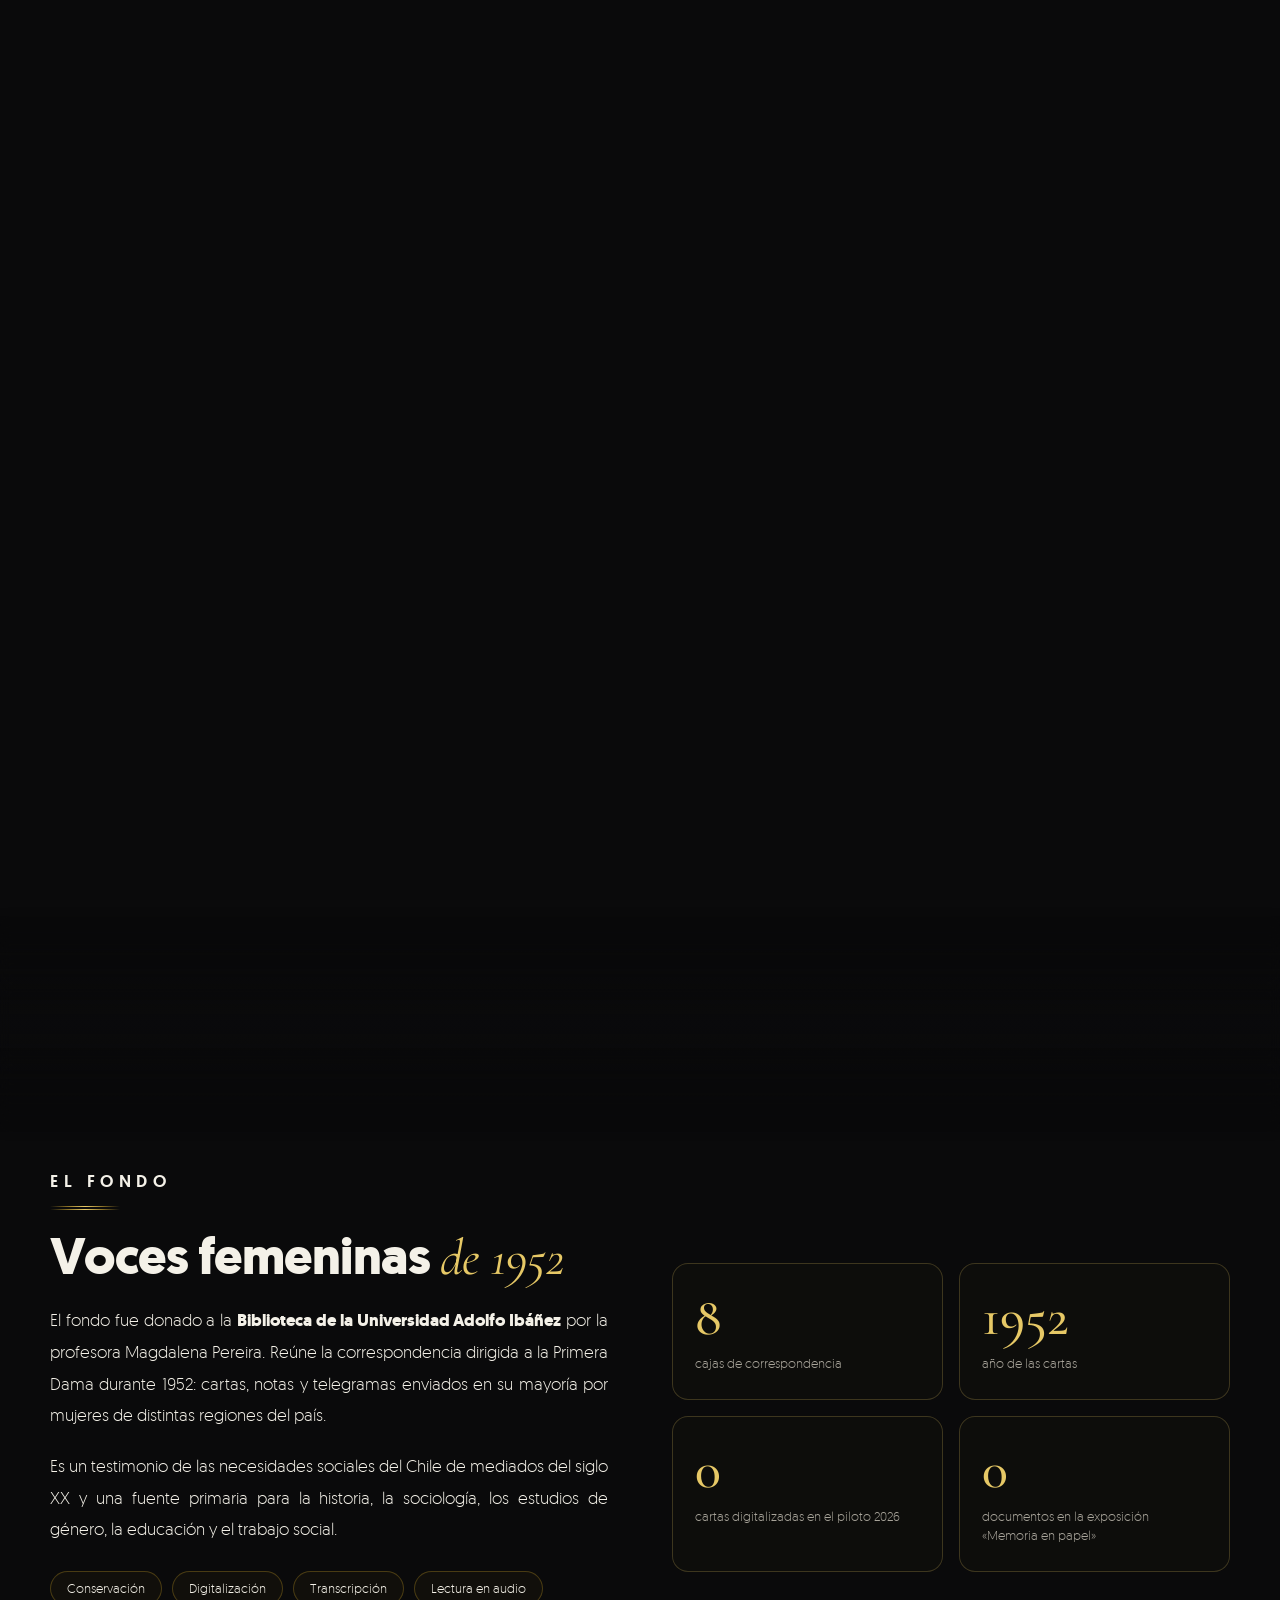
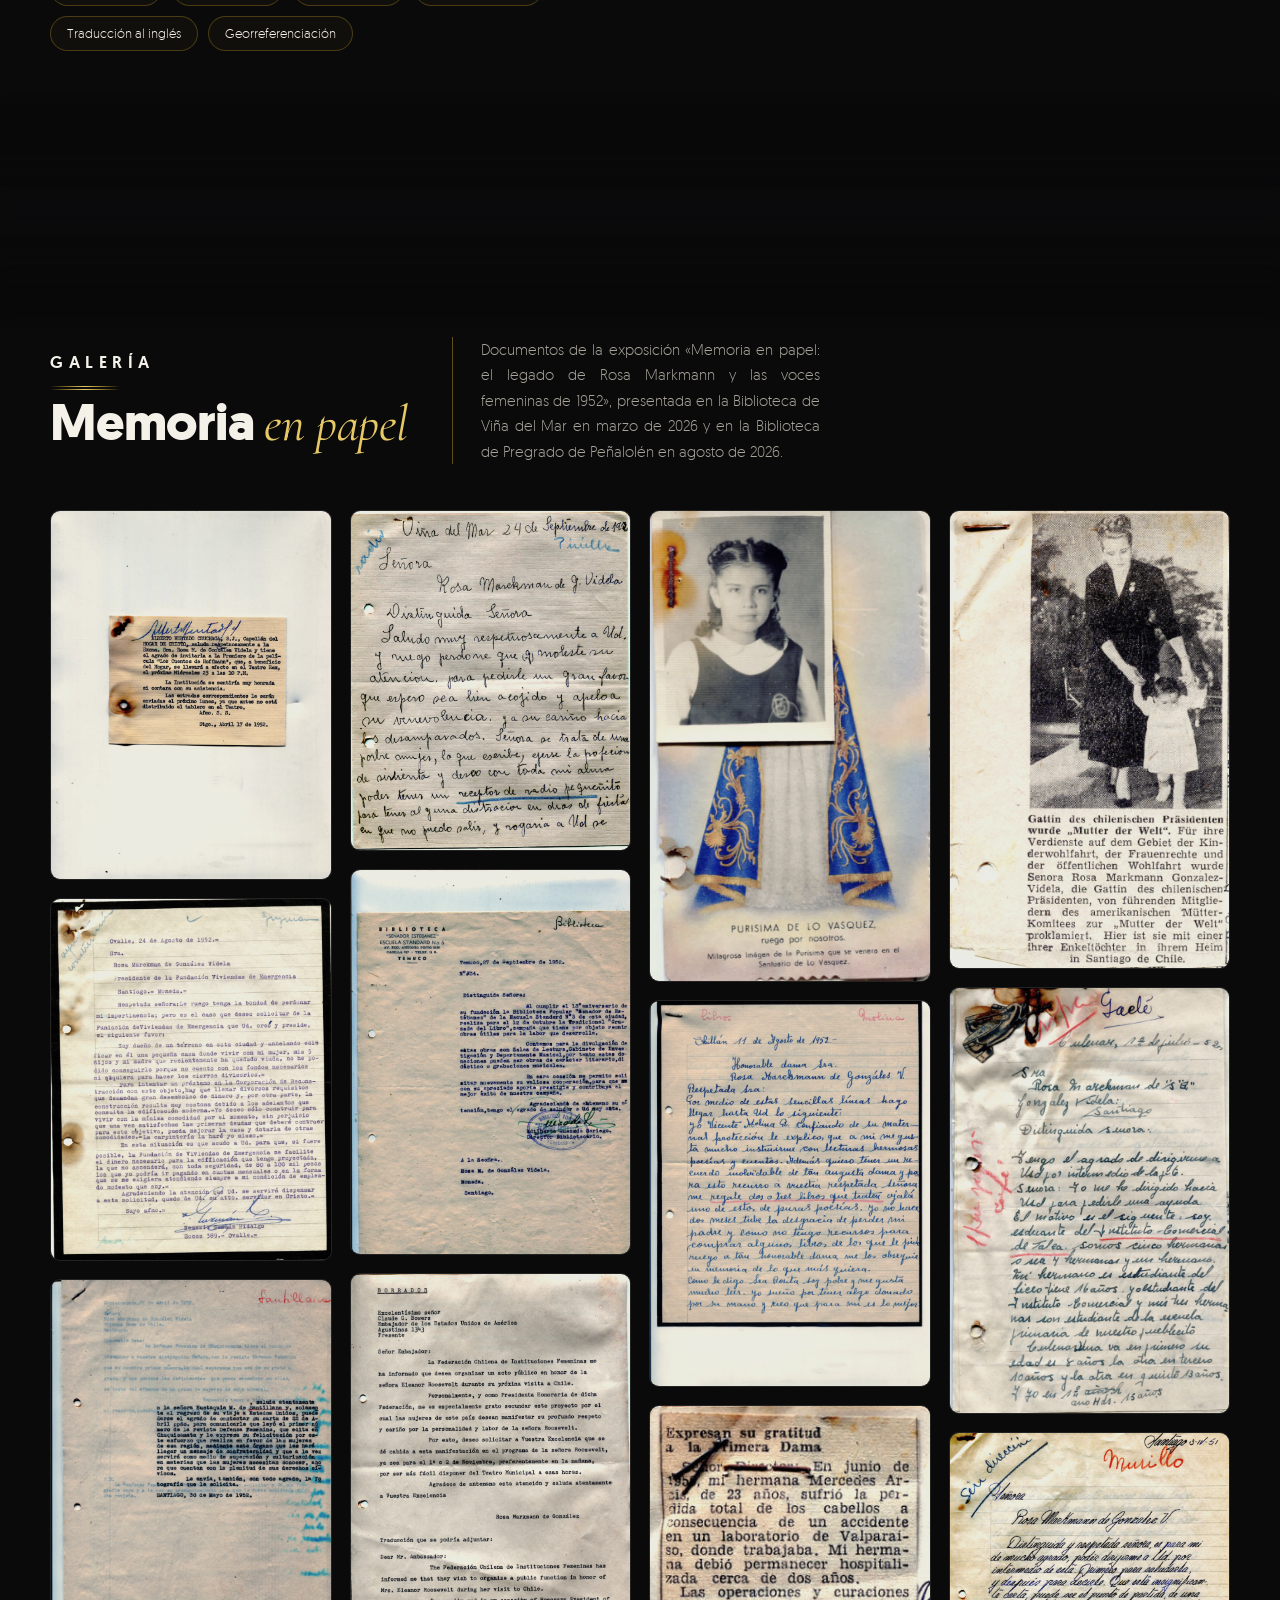
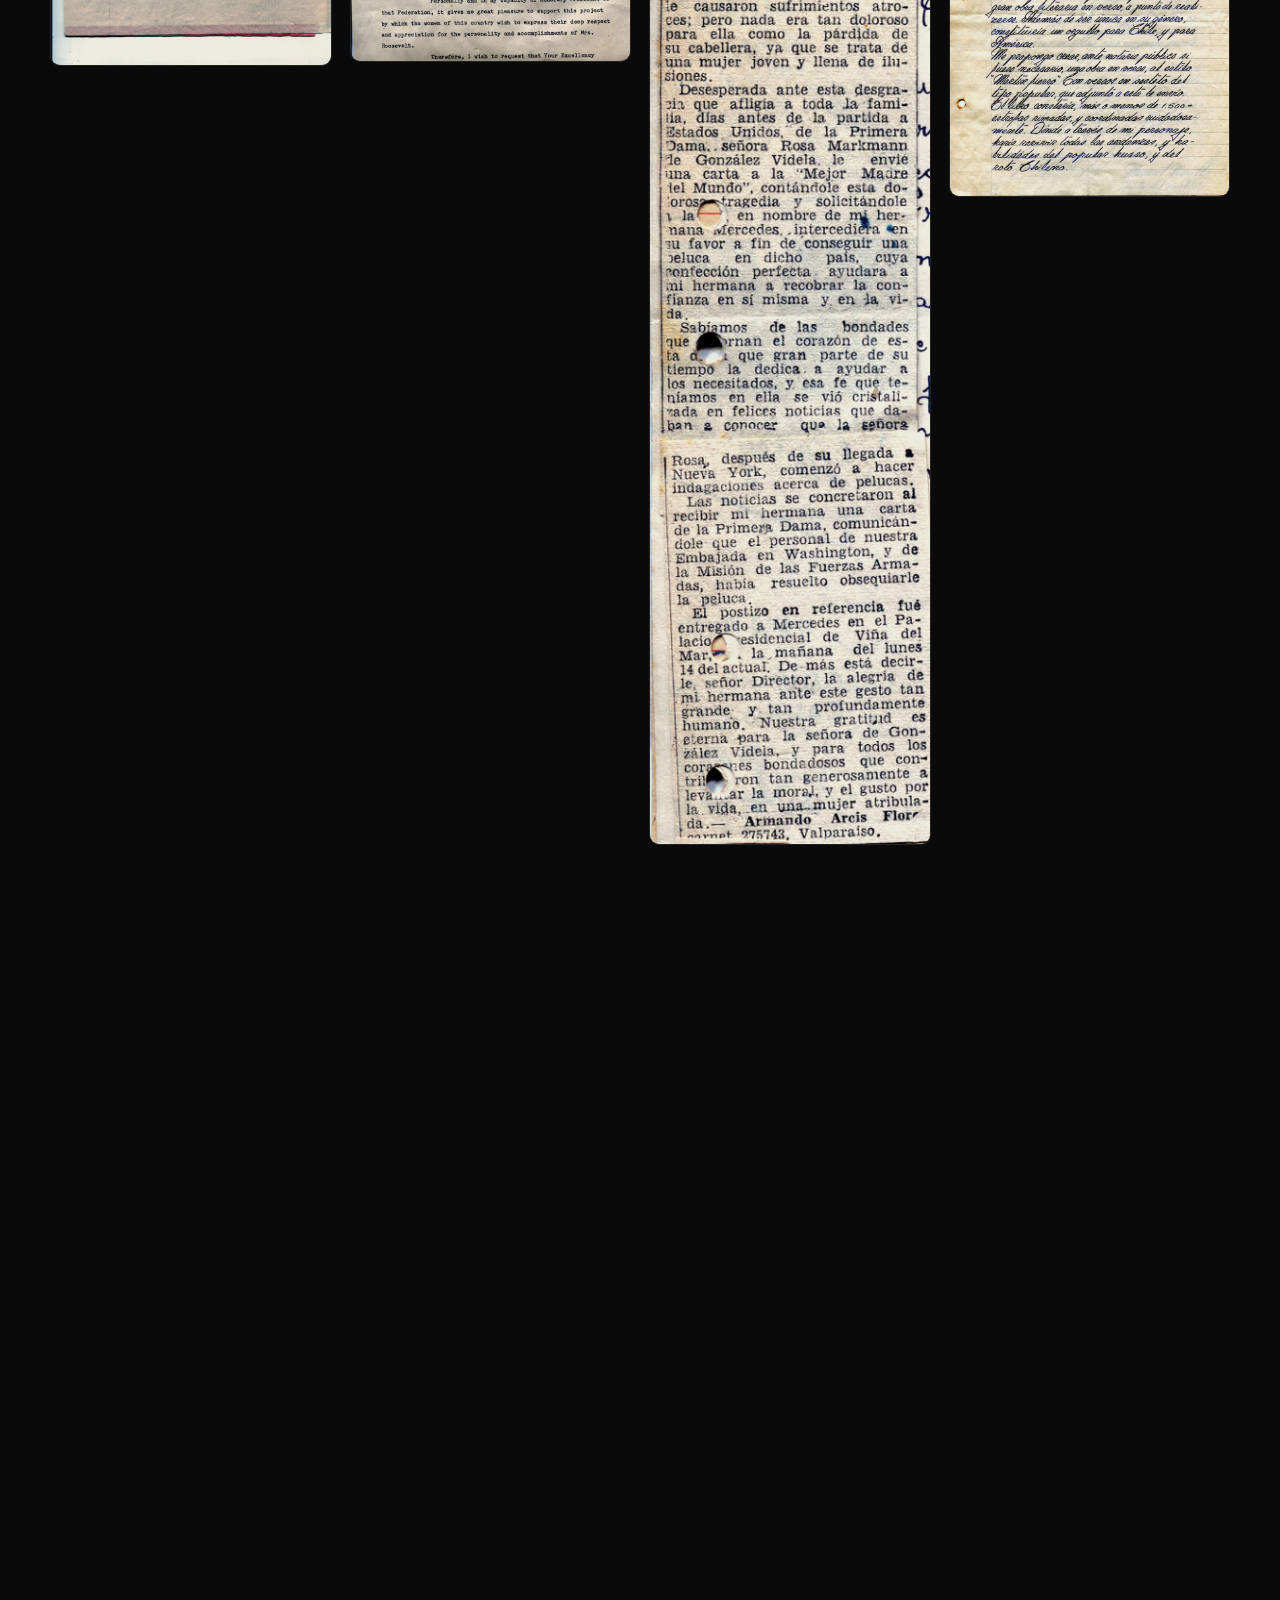
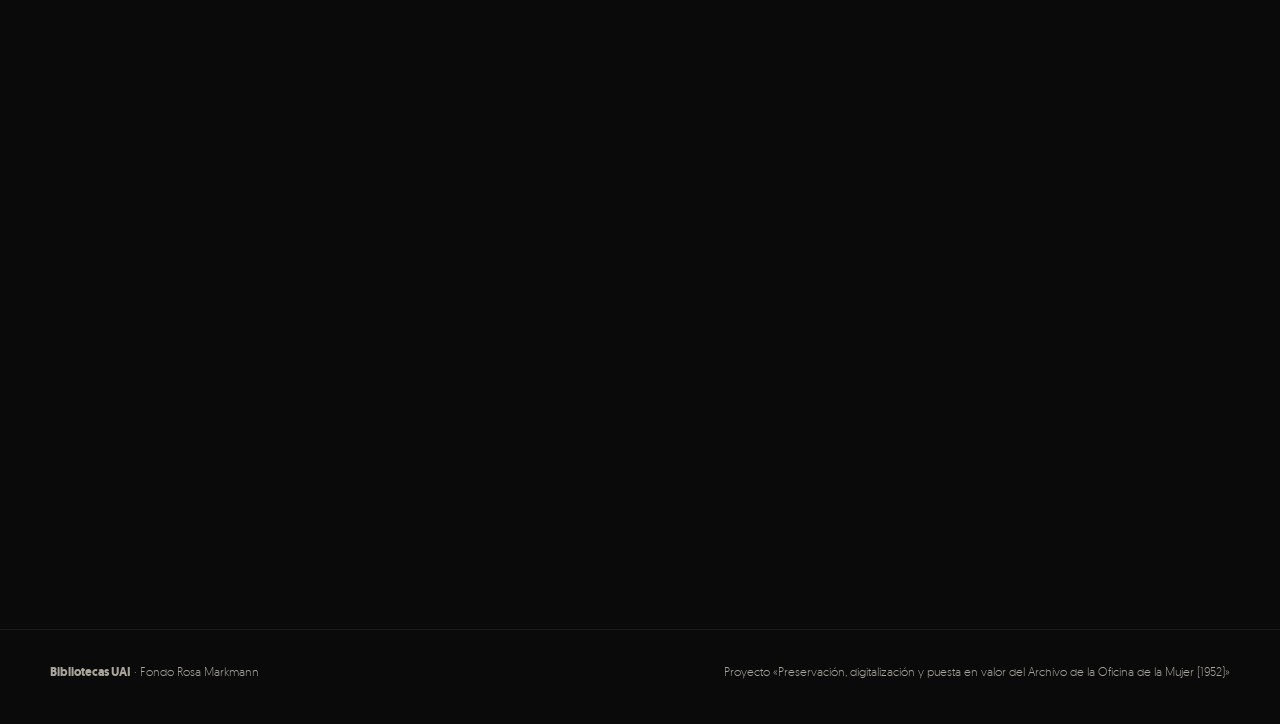
==== commit 1a3a686f: "Portada: vuelve la leyenda original, entre comillas y con punto Co-Authored-By: Claude Opus 5.5 <nor" ====
--- a/index.html
+++ b/index.html
@@ -469,7 +469,7 @@
         <p class="hero-eyebrow reveal" style="--d:.1s">Fondo histórico</p>
         <h1 class="reveal" style="--d:.2s">Rosa Markmann</h1>
         <div class="hero-rule reveal" style="--d:.3s"></div>
-        <p class="hero-sub reveal" style="--d:.4s">Filántropa y defensora de la mujer chilena: su legado vive en las miles de cartas que le escribieron en 1952 y en las personas a las que su labor permitió ayudar</p>
+        <p class="hero-sub reveal" style="--d:.4s">“Un recorrido por las cartas que miles de chilenas y chilenos le escribieron en 1952.”</p>
         <a class="nav-cta hero-cta reveal" style="--d:.5s" href="#biografia">Comenzar recorrido</a>
       </div>
       <figure class="hero-photo reveal" style="--d:.25s">
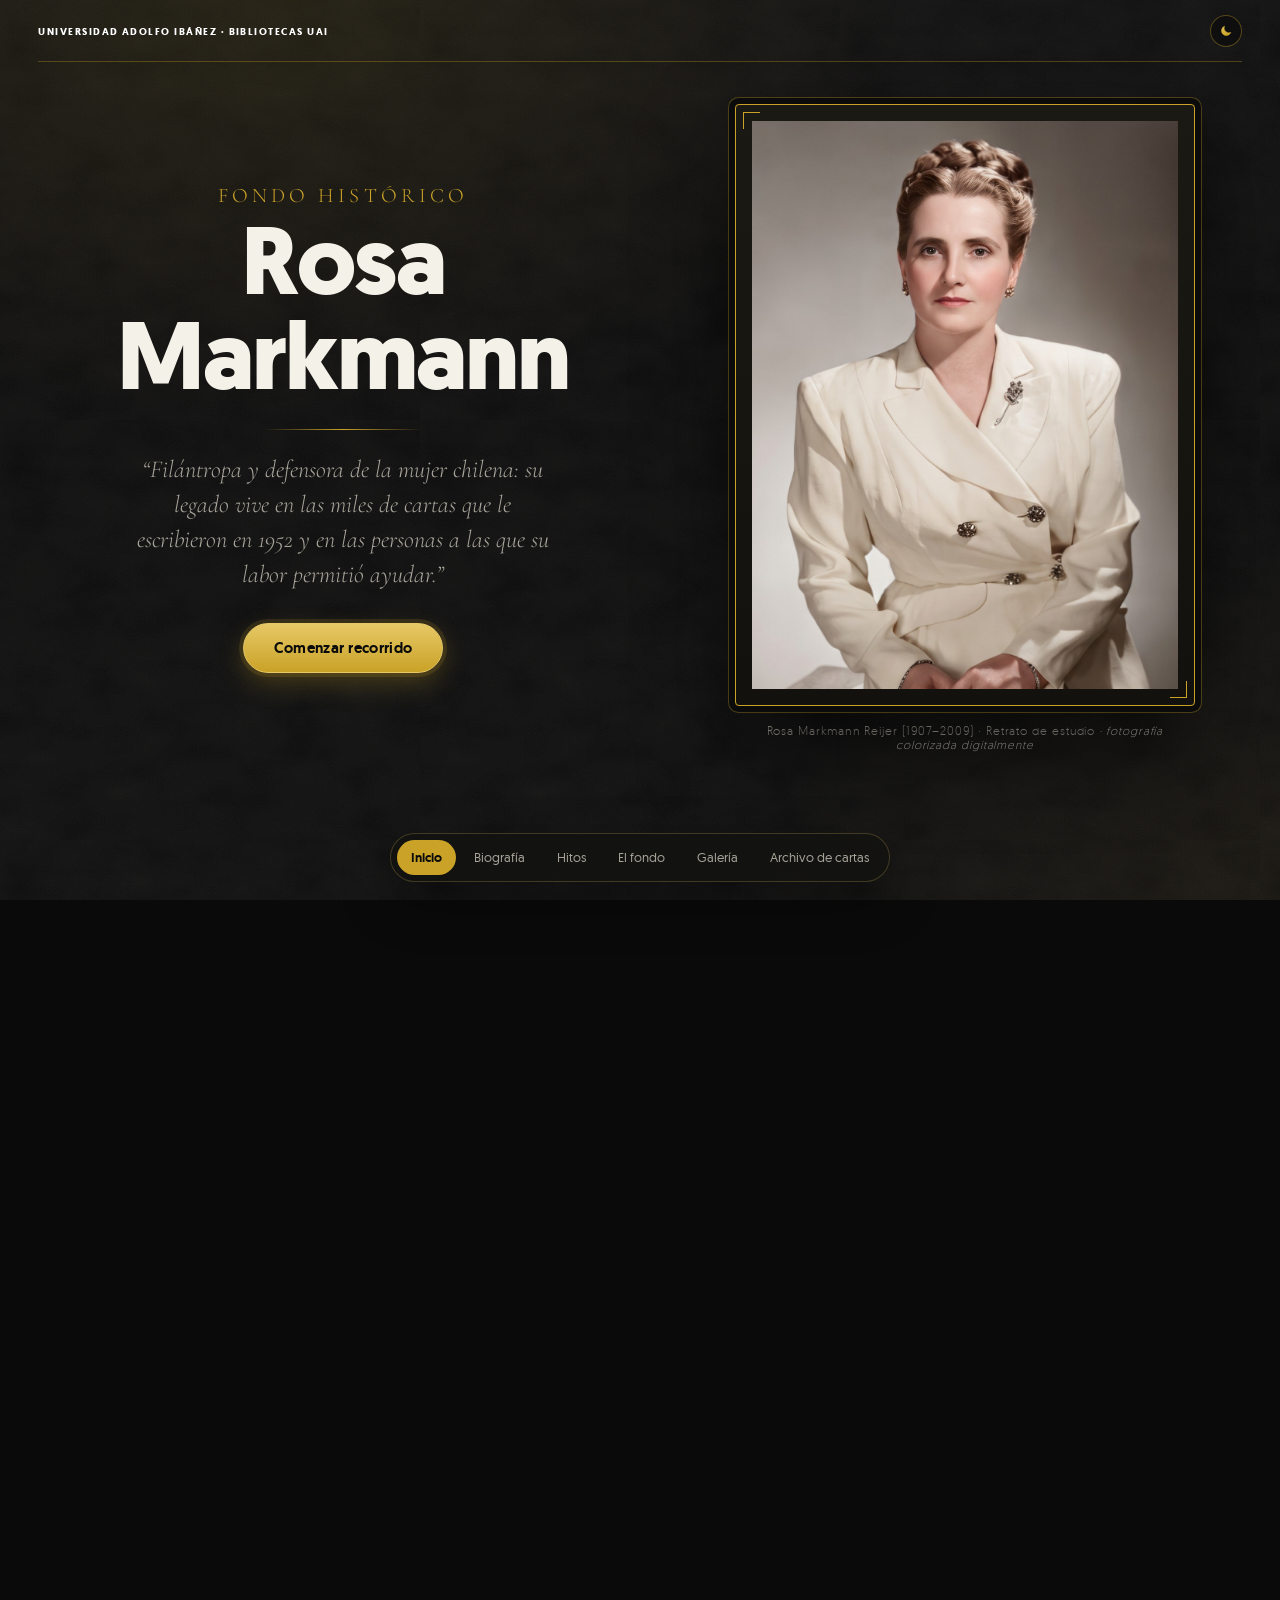
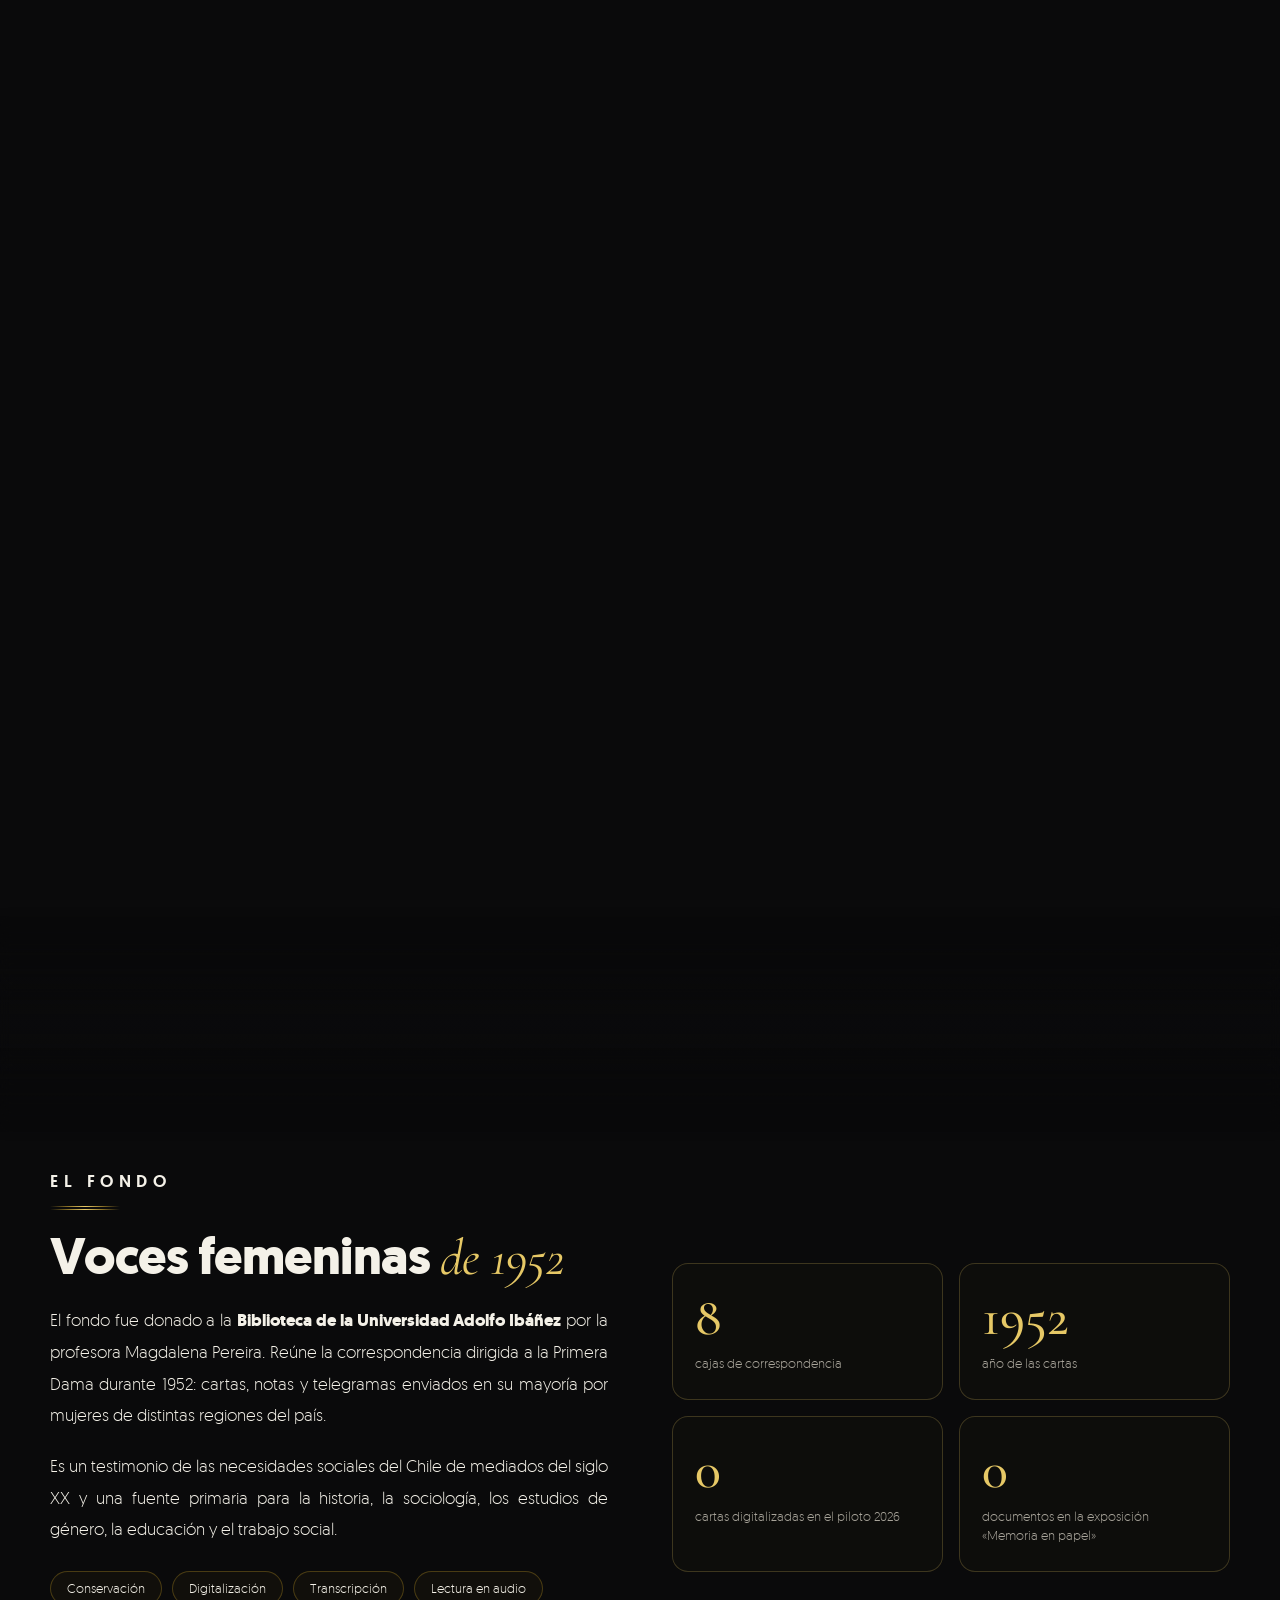
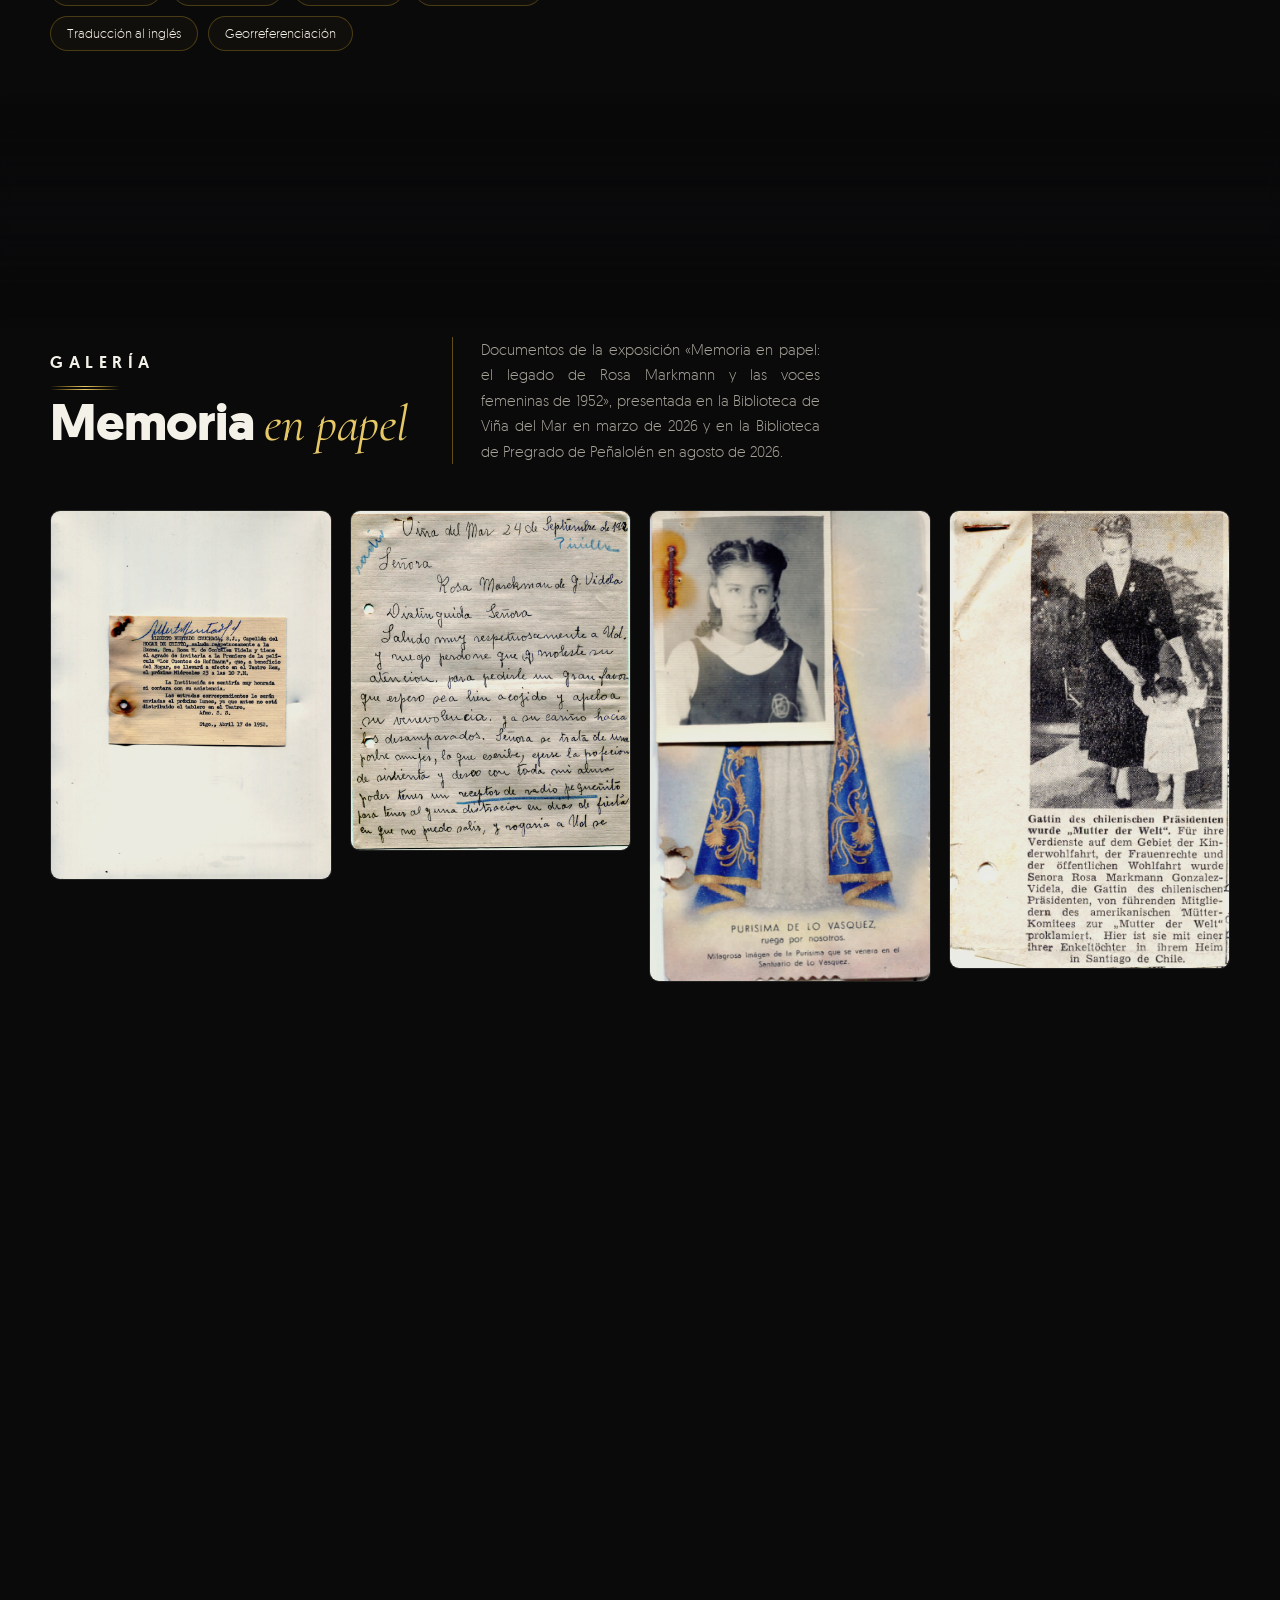
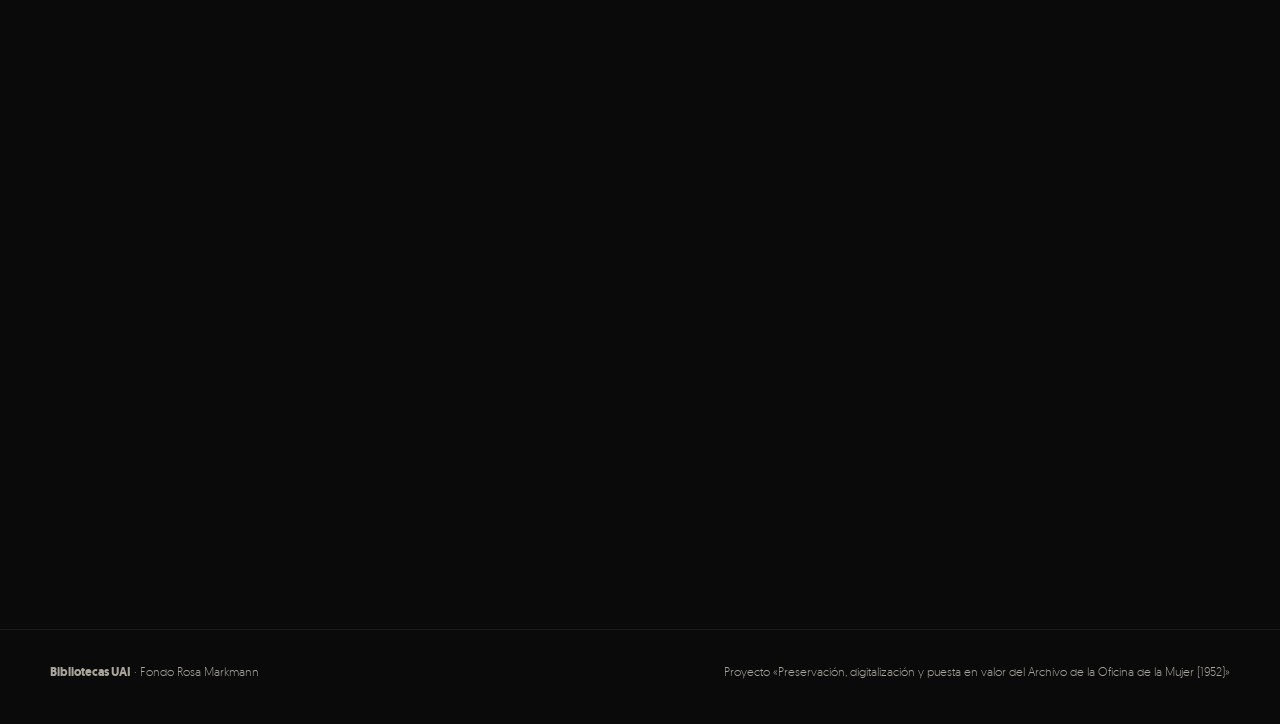
==== commit b8e73f42: "Archivo con el formato del recorrido; leyenda, franja y brillo mas sutil Archivo de cartas: - Franja" ====
--- a/index.html
+++ b/index.html
@@ -23,7 +23,7 @@
     --acc: #c9a227; --acc-2: #e6c866; --acc-dim: #8a7127; --acc-rgb: 201,162,39;
     --line: rgba(201,162,39,0.30); --line-soft: rgba(244,241,232,0.08);
     --glass: rgba(18,17,14,0.55); --glass-line: rgba(230,200,102,0.22);
-    --sheen: linear-gradient(100deg, #f4f1e8 0%, #f4f1e8 42%, #e6c866 50%, #f4f1e8 58%, #f4f1e8 100%);
+    --sheen: linear-gradient(100deg, #f4f1e8 0%, #f4f1e8 40%, #eadba8 50%, #f4f1e8 60%, #f4f1e8 100%);
     --stone: url("data:image/svg+xml,%3Csvg%20xmlns%3D%27http%3A//www.w3.org/2000/svg%27%20width%3D%27420%27%20height%3D%27420%27%3E%20%3Cfilter%20id%3D%27s%27%3E%20%3CfeTurbulence%20type%3D%27fractalNoise%27%20baseFrequency%3D%270.018%200.028%27%20numOctaves%3D%273%27%20seed%3D%2711%27%20stitchTiles%3D%27stitch%27%20result%3D%27t%27/%3E%20%3CfeColorMatrix%20in%3D%27t%27%20type%3D%27matrix%27%20values%3D%270%200%200%200%200.83%20%200%200%200%200%200.74%20%200%200%200%200%200.52%20%200%200%200%200.05%200%27/%3E%20%3C/filter%3E%20%3Crect%20width%3D%27100%25%27%20height%3D%27100%25%27%20filter%3D%27url%28%23s%29%27/%3E%20%3C/svg%3E");
     --grain: url("data:image/svg+xml,%3Csvg%20xmlns%3D%27http%3A//www.w3.org/2000/svg%27%20width%3D%27160%27%20height%3D%27160%27%3E%3Cfilter%20id%3D%27n%27%3E%3CfeTurbulence%20type%3D%27fractalNoise%27%20baseFrequency%3D%270.9%27%20numOctaves%3D%272%27%20stitchTiles%3D%27stitch%27/%3E%3CfeColorMatrix%20type%3D%27matrix%27%20values%3D%270%200%200%200%201%20%200%200%200%200%201%20%200%200%200%200%201%20%200%200%200%200.035%200%27/%3E%3C/filter%3E%3Crect%20width%3D%27100%25%27%20height%3D%27100%25%27%20filter%3D%27url%28%23n%29%27/%3E%3C/svg%3E");
     --nav-h: 64px;
@@ -33,7 +33,7 @@
     --acc: #c3c8cf; --acc-2: #eceef1; --acc-dim: #6c727b; --acc-rgb: 195,200,207;
     --line: rgba(195,200,207,0.30);
     --glass: rgba(16,16,18,0.55); --glass-line: rgba(220,224,230,0.22);
-    --sheen: linear-gradient(100deg, #f4f4f5 0%, #f4f4f5 42%, #aeb3ba 50%, #f4f4f5 58%, #f4f4f5 100%);
+    --sheen: linear-gradient(100deg, #f4f4f5 0%, #f4f4f5 40%, #cfd2d7 50%, #f4f4f5 60%, #f4f4f5 100%);
     --stone: url("data:image/svg+xml,%3Csvg%20xmlns%3D%27http%3A//www.w3.org/2000/svg%27%20width%3D%27420%27%20height%3D%27420%27%3E%20%3Cfilter%20id%3D%27s%27%3E%20%3CfeTurbulence%20type%3D%27fractalNoise%27%20baseFrequency%3D%270.018%200.028%27%20numOctaves%3D%273%27%20seed%3D%2711%27%20stitchTiles%3D%27stitch%27%20result%3D%27t%27/%3E%20%3CfeColorMatrix%20in%3D%27t%27%20type%3D%27matrix%27%20values%3D%270%200%200%200%200.80%20%200%200%200%200%200.81%20%200%200%200%200%200.84%20%200%200%200%200.05%200%27/%3E%20%3C/filter%3E%20%3Crect%20width%3D%27100%25%27%20height%3D%27100%25%27%20filter%3D%27url%28%23s%29%27/%3E%20%3C/svg%3E");
   }
 
@@ -61,11 +61,11 @@
   }
   @property --gx{ syntax: '<percentage>'; inherits: true; initial-value: 20%; }
   @property --gy{ syntax: '<percentage>'; inherits: true; initial-value: 0%; }
-  body[data-scene="biografia"] .backdrop{ --gx: 85%; --gy: 20%; }
-  body[data-scene="hitos"] .backdrop{ --gx: 50%; --gy: 50%; }
-  body[data-scene="fondo"] .backdrop{ --gx: 10%; --gy: 70%; }
-  body[data-scene="galeria"] .backdrop{ --gx: 90%; --gy: 90%; }
-  body[data-scene="archivo"] .backdrop{ --gx: 50%; --gy: 100%; }
+  body[data-scene="biografia"] :is(.backdrop, .franja){ --gx: 85%; --gy: 20%; }
+  body[data-scene="hitos"] :is(.backdrop, .franja){ --gx: 50%; --gy: 50%; }
+  body[data-scene="fondo"] :is(.backdrop, .franja){ --gx: 10%; --gy: 70%; }
+  body[data-scene="galeria"] :is(.backdrop, .franja){ --gx: 90%; --gy: 90%; }
+  body[data-scene="archivo"] :is(.backdrop, .franja){ --gx: 50%; --gy: 100%; }
 
   /* ---------- Menú de vidrio ---------- */
   .nav{
@@ -146,7 +146,7 @@
   .hero h1{
     font-weight: 700; font-size: clamp(48px, 7.5vw, 104px); line-height: .98; margin: 0; letter-spacing: -0.02em;
     background: var(--sheen); background-size: 260% 100%; -webkit-background-clip: text; background-clip: text; color: transparent;
-    animation: sheen 9s ease-in-out 1.5s infinite;
+    animation: sheen 11s ease-in-out 1.5s infinite;
   }
   @keyframes sheen{ 0%{ background-position: 100% 0; } 38%, 100%{ background-position: 0% 0; } }
   .hero-rule{ width: 160px; height: 1px; margin: 26px auto 22px; background: linear-gradient(90deg, transparent, var(--acc), transparent); }
@@ -374,8 +374,13 @@
   /* Franja institucional fija arriba, con la luna a la derecha */
   .franja{ position: fixed; z-index: 50; top: 0; left: 0; right: 0; height: 62px; display: flex; align-items: center; justify-content: space-between; gap: 16px;
     padding: 0 clamp(16px, 3vw, 40px);
-    background: radial-gradient(ellipse 55% 160% at 50% 0%, rgba(var(--acc-rgb),0.12), transparent 70%), linear-gradient(180deg, rgba(10,10,11,0.94), rgba(10,10,11,0.74));
-    backdrop-filter: blur(14px); -webkit-backdrop-filter: blur(14px); }
+    /* la misma textura del fondo, fija a la pantalla: la franja se funde con él, sin oscurecer */
+    background:
+      radial-gradient(ellipse 1100px 700px at var(--gx, 20%) var(--gy, 0%), rgba(var(--acc-rgb),0.10), transparent 60%),
+      radial-gradient(ellipse 900px 600px at 100% 100%, rgba(var(--acc-rgb),0.05), transparent 60%),
+      var(--stone) 0 0 / 420px 420px, var(--grain) 0 0 / 160px 160px,
+      linear-gradient(180deg, #0d0d0e, #0a0a0b 40%, #0c0c0d);
+    background-attachment: fixed; transition: --gx 1.2s ease, --gy 1.2s ease; }
   .franja::after{ content: ""; position: absolute; left: clamp(16px, 3vw, 40px); right: clamp(16px, 3vw, 40px); bottom: 0; height: 1px; background: rgba(var(--acc-rgb),0.32); }
   .franja-inst{ font-weight: 700; font-size: clamp(10px, .82vw, 12.5px); letter-spacing: .14em; text-transform: uppercase; color: #fff; white-space: nowrap; overflow: hidden; text-overflow: ellipsis; }
 
@@ -387,8 +392,7 @@
 
   /* Portada: todo centrado y el botón bajo la leyenda */
   .hero{ padding: 102px 0 110px; }
-  .hero-sub{ margin: 0 auto 30px; max-width: 30em; padding: 22px 28px; border-radius: 16px; font-size: clamp(19px, 1.7vw, 23px); color: var(--acc-2);
-    background: rgba(var(--acc-rgb),0.05); border: 1px solid var(--glass-line); backdrop-filter: blur(10px); -webkit-backdrop-filter: blur(10px); }
+  .hero-sub{ margin: 0 auto 30px; max-width: 38ch; }
   .hero-cta{ padding: 14px 30px; font-size: 15px; }
 
   /* Nombre de cada sección: igual que en Biografía (tamaño y color) */
@@ -469,7 +473,7 @@
         <p class="hero-eyebrow reveal" style="--d:.1s">Fondo histórico</p>
         <h1 class="reveal" style="--d:.2s">Rosa Markmann</h1>
         <div class="hero-rule reveal" style="--d:.3s"></div>
-        <p class="hero-sub reveal" style="--d:.4s">“Un recorrido por las cartas que miles de chilenas y chilenos le escribieron en 1952.”</p>
+        <p class="hero-sub reveal" style="--d:.4s">“Filántropa y defensora de la mujer chilena: su legado vive en las miles de cartas que le escribieron en 1952 y en las personas a las que su labor permitió ayudar.”</p>
         <a class="nav-cta hero-cta reveal" style="--d:.5s" href="#biografia">Comenzar recorrido</a>
       </div>
       <figure class="hero-photo reveal" style="--d:.25s">
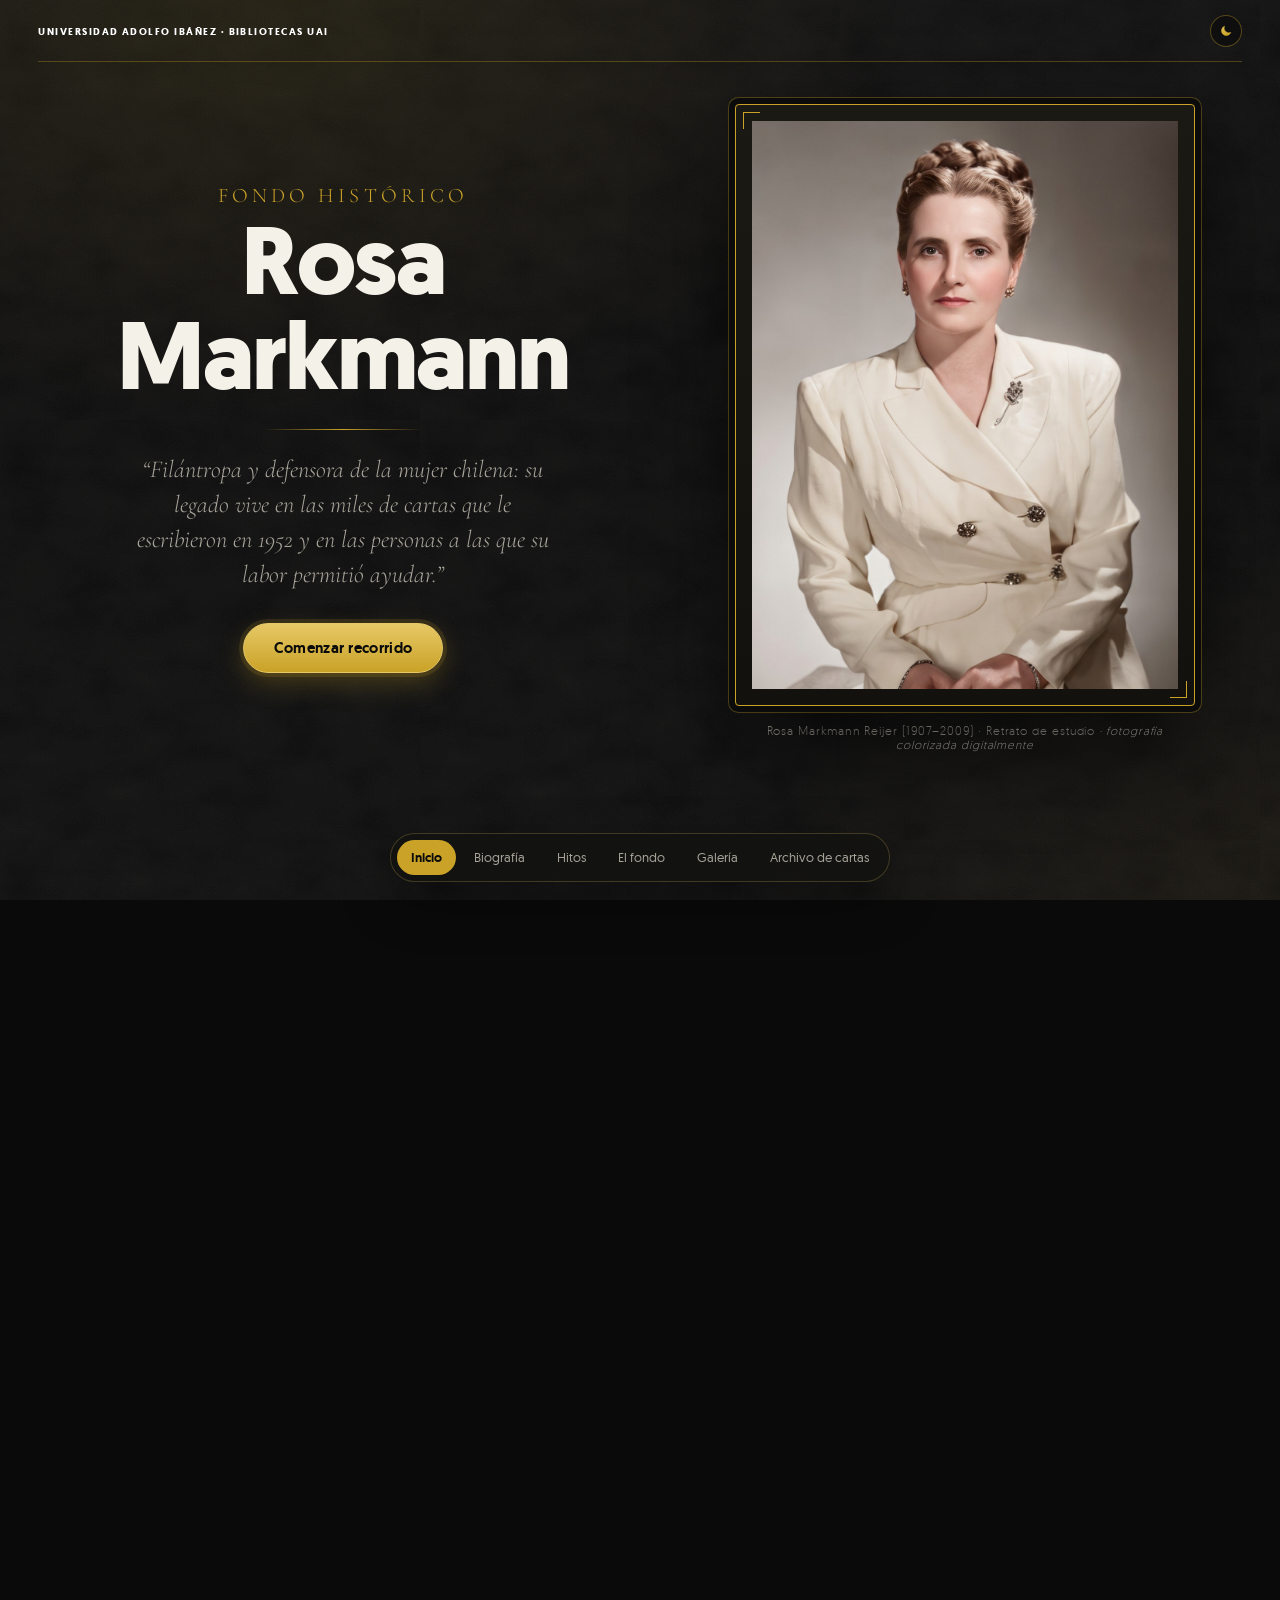
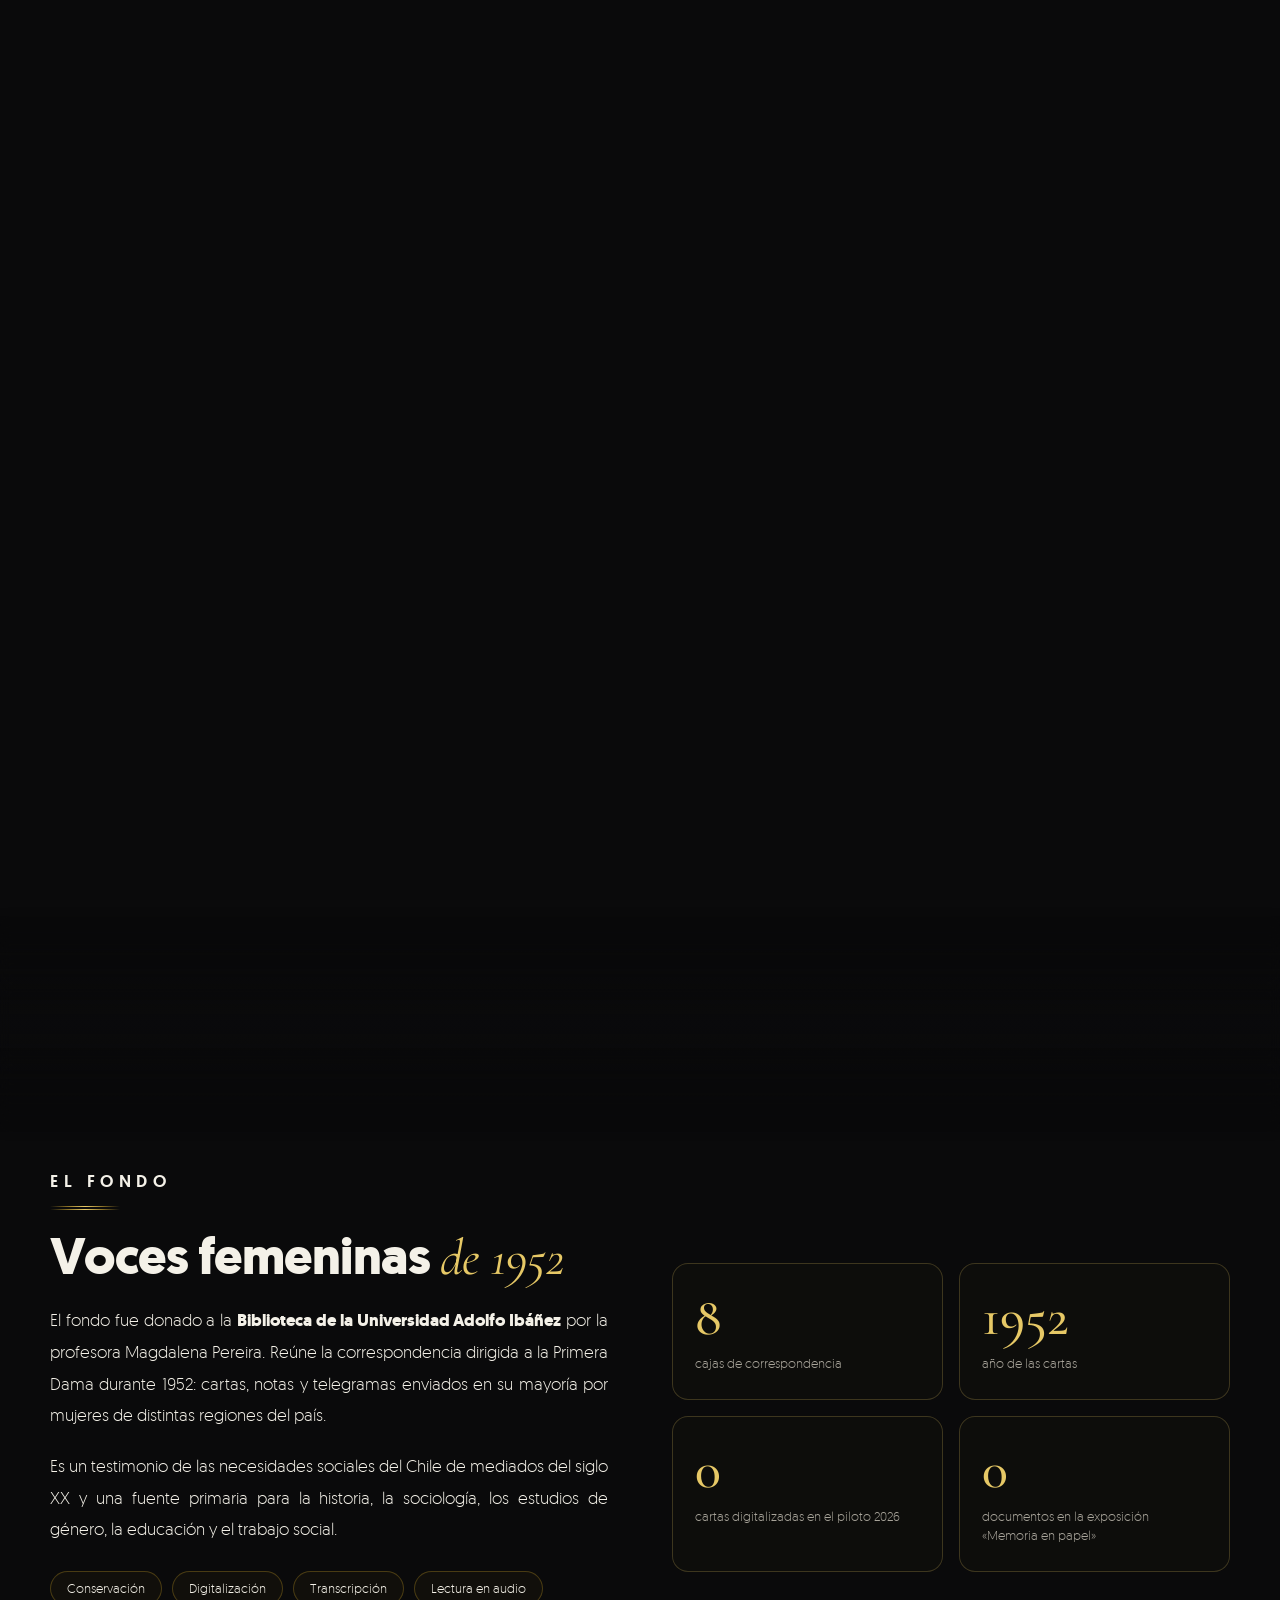
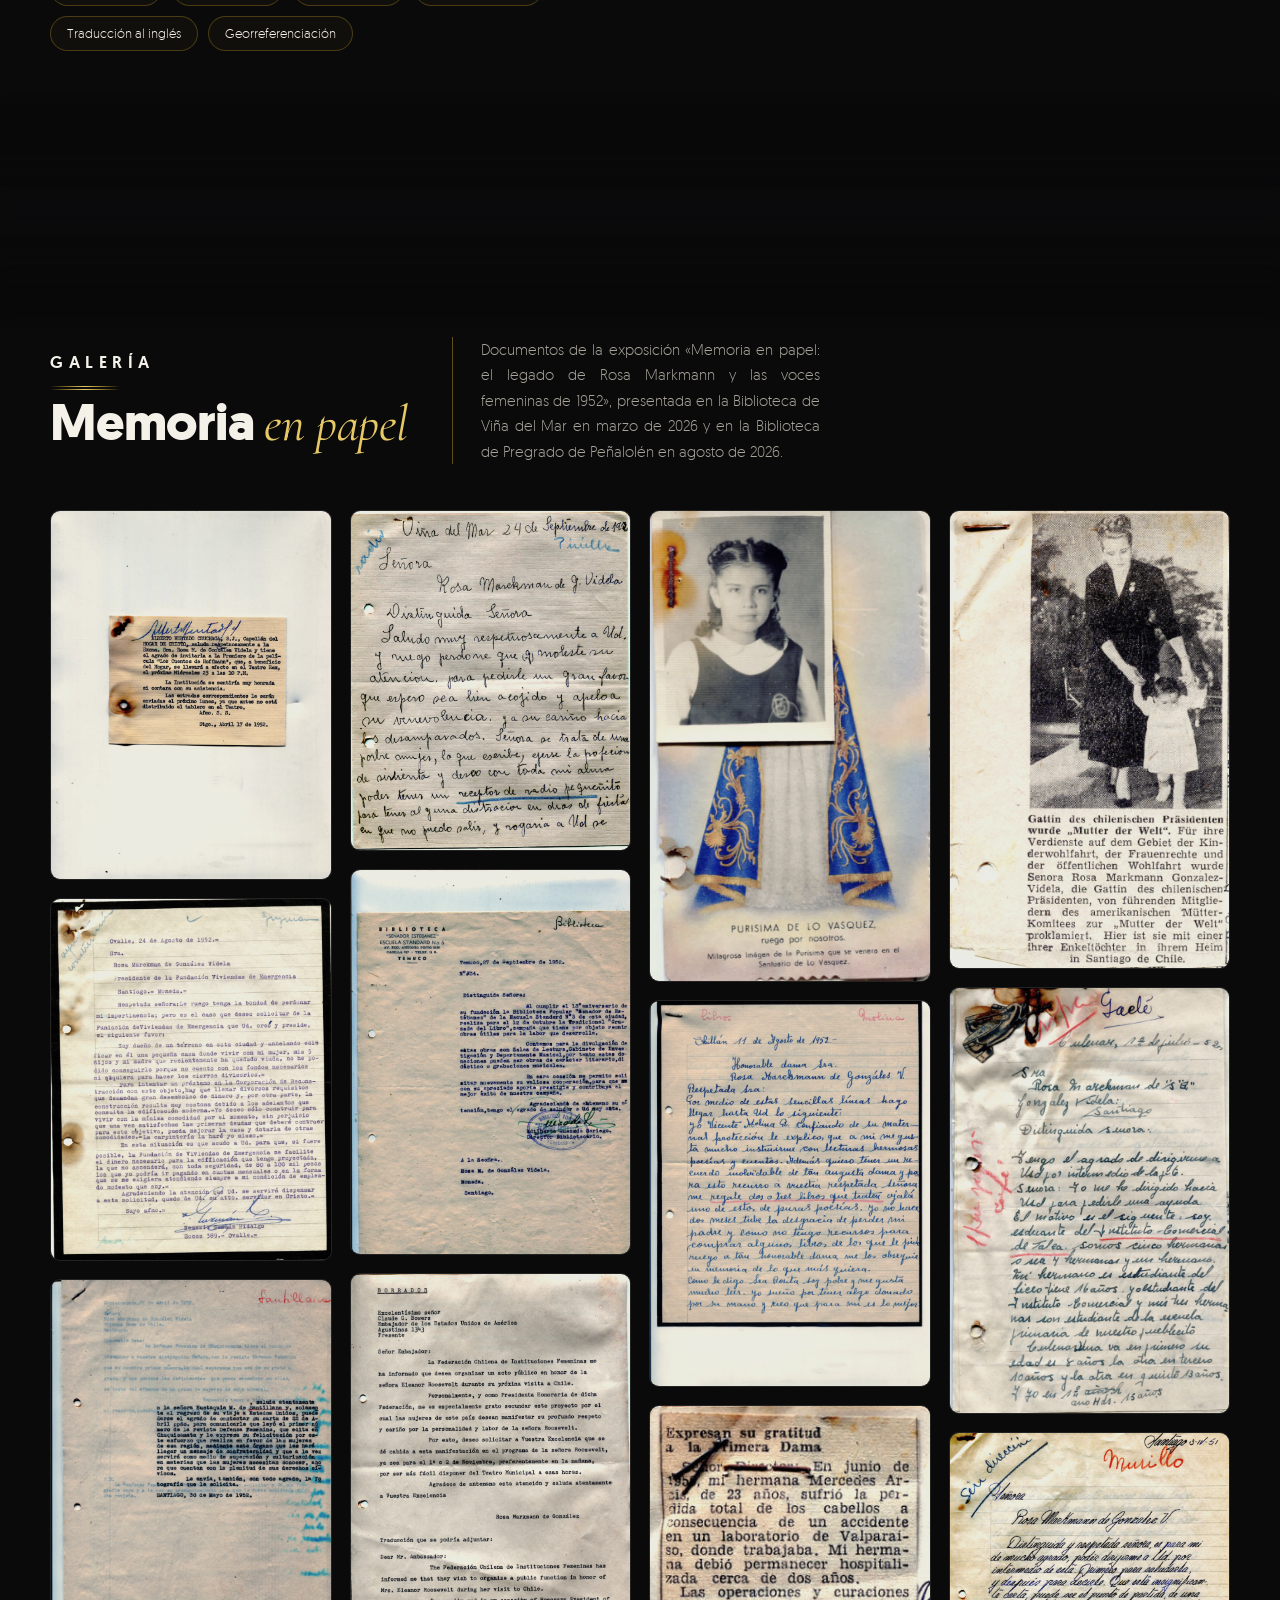
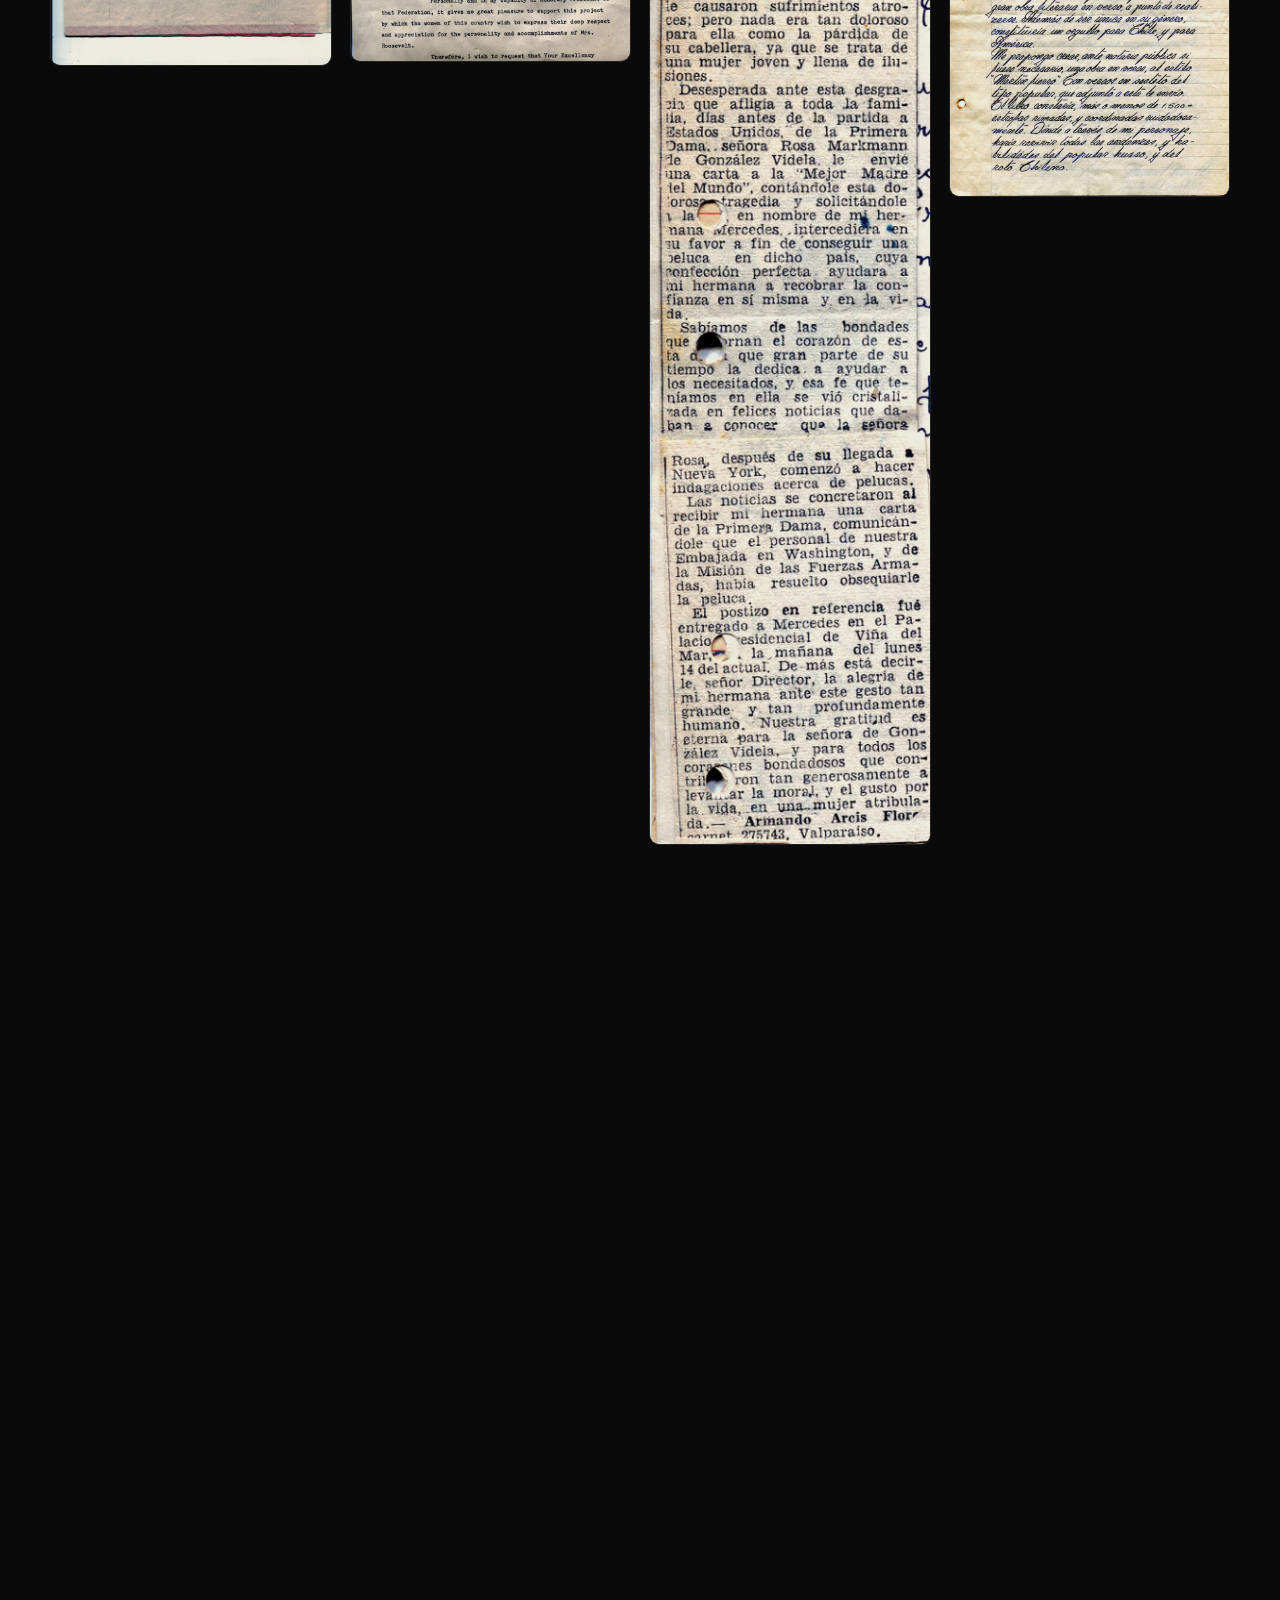
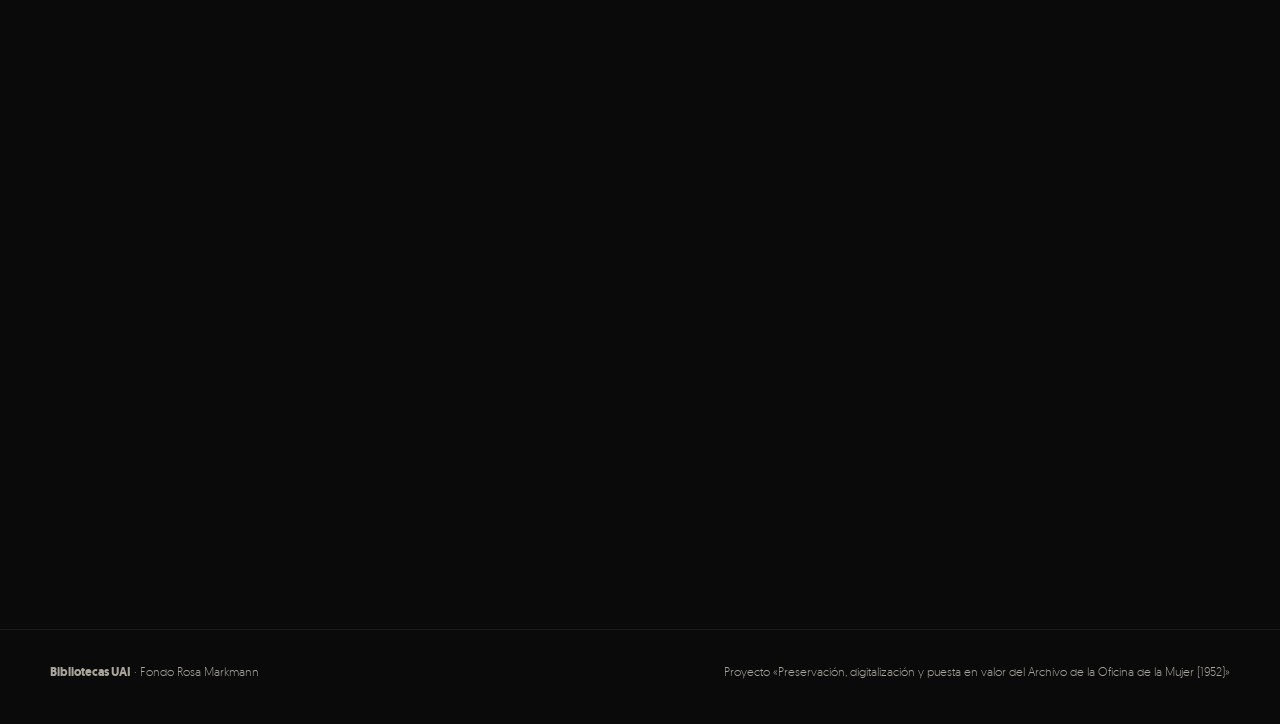
==== commit 5cd7a00b: "Fondo de cartas: nombre de la seccion en el archivo y en el sobre - En el archivo, la seccion de reg" ====
--- a/index.html
+++ b/index.html
@@ -571,7 +571,7 @@
         <svg class="sobre-pliegues" aria-hidden="true"><path/></svg>
         <svg class="sobre-solapa" viewBox="0 0 100 100" preserveAspectRatio="none" aria-hidden="true"><path class="cara" d="M0 0 H100 L50 100 Z"/><path class="borde" d="M0 0 L50 100 L100 0"/></svg>
         <span class="sobre-sello" aria-hidden="true">RM</span>
-        <p class="eyebrow">Archivo de cartas</p>
+        <p class="eyebrow">Fondo de cartas</p>
         <h2 class="title">Lee las cartas <em>en su lugar de origen</em></h2>
         <p>Recorre el mapa de Chile, elige una región y abre cada carta: la imagen original, sus datos, la transcripción y su traducción al inglés.</p>
         <a class="btn solid" href="archivo/">Entrar al archivo <span aria-hidden="true">→</span></a>
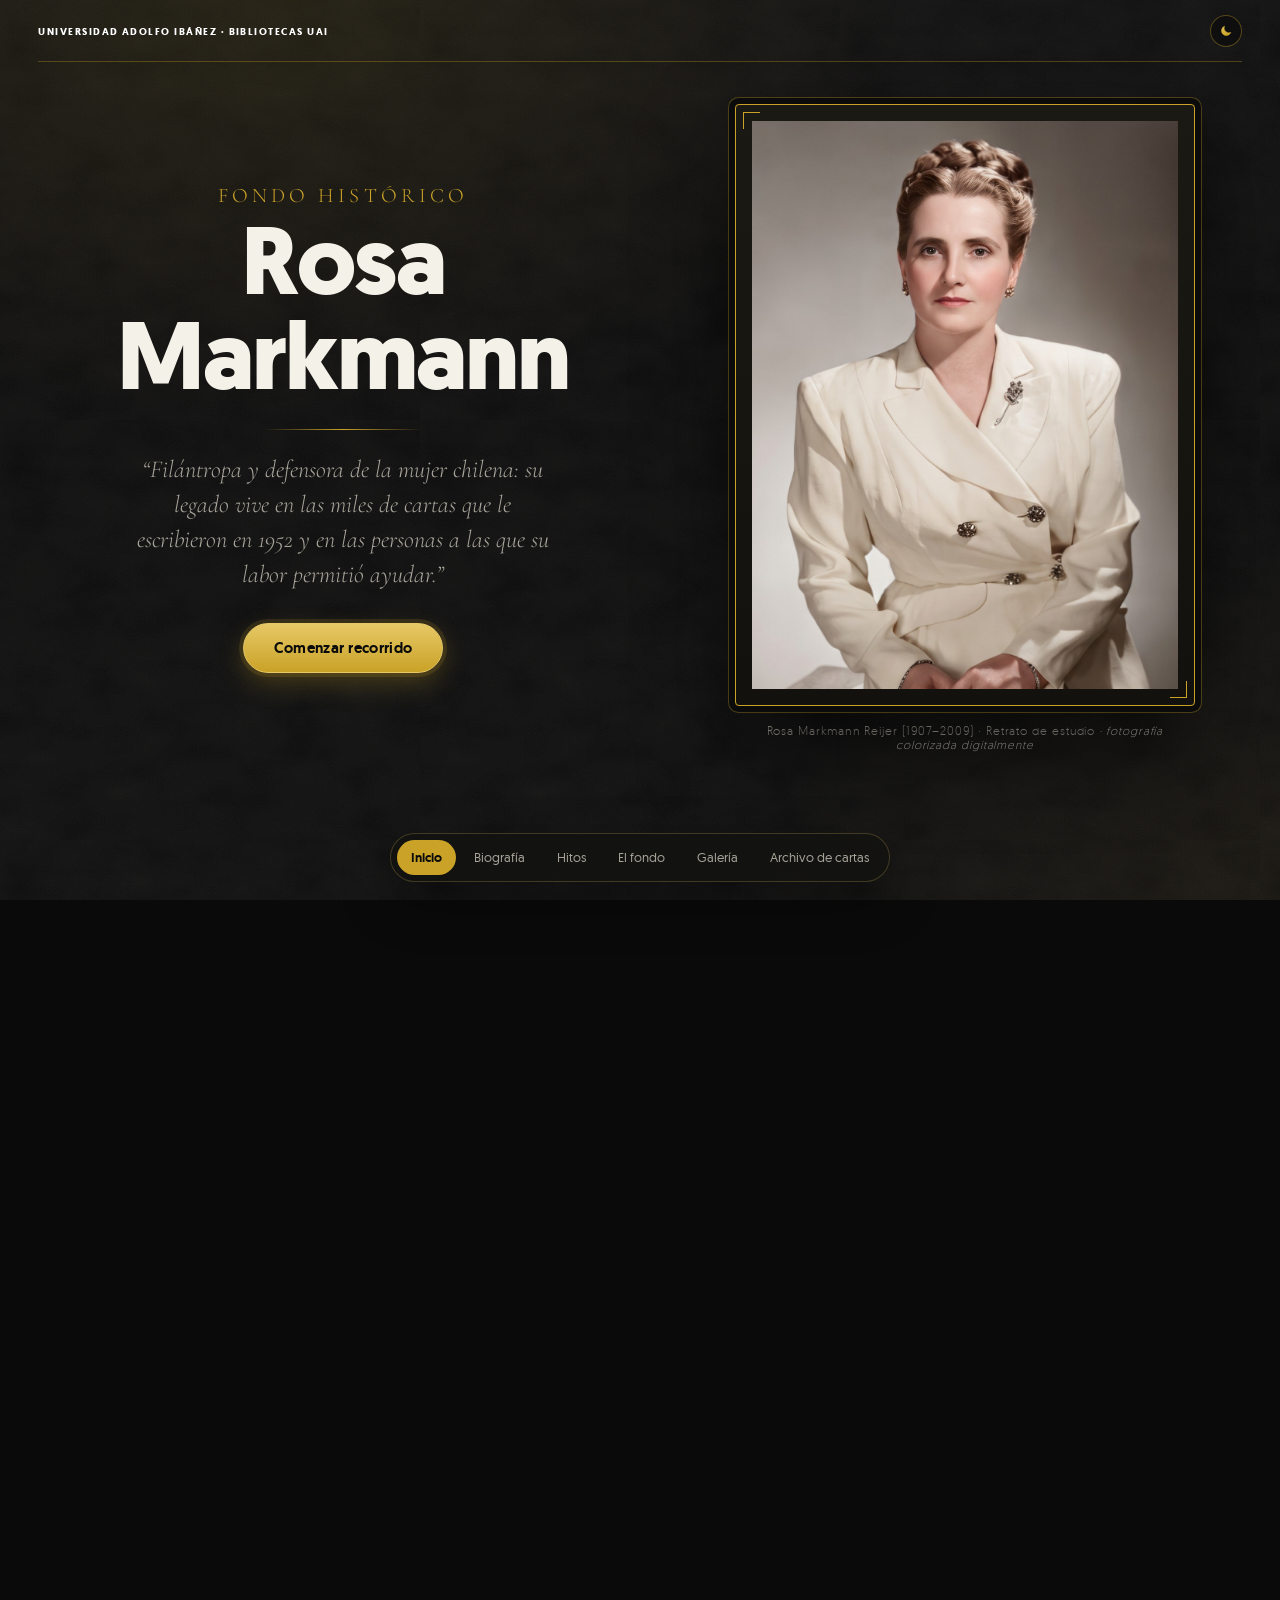
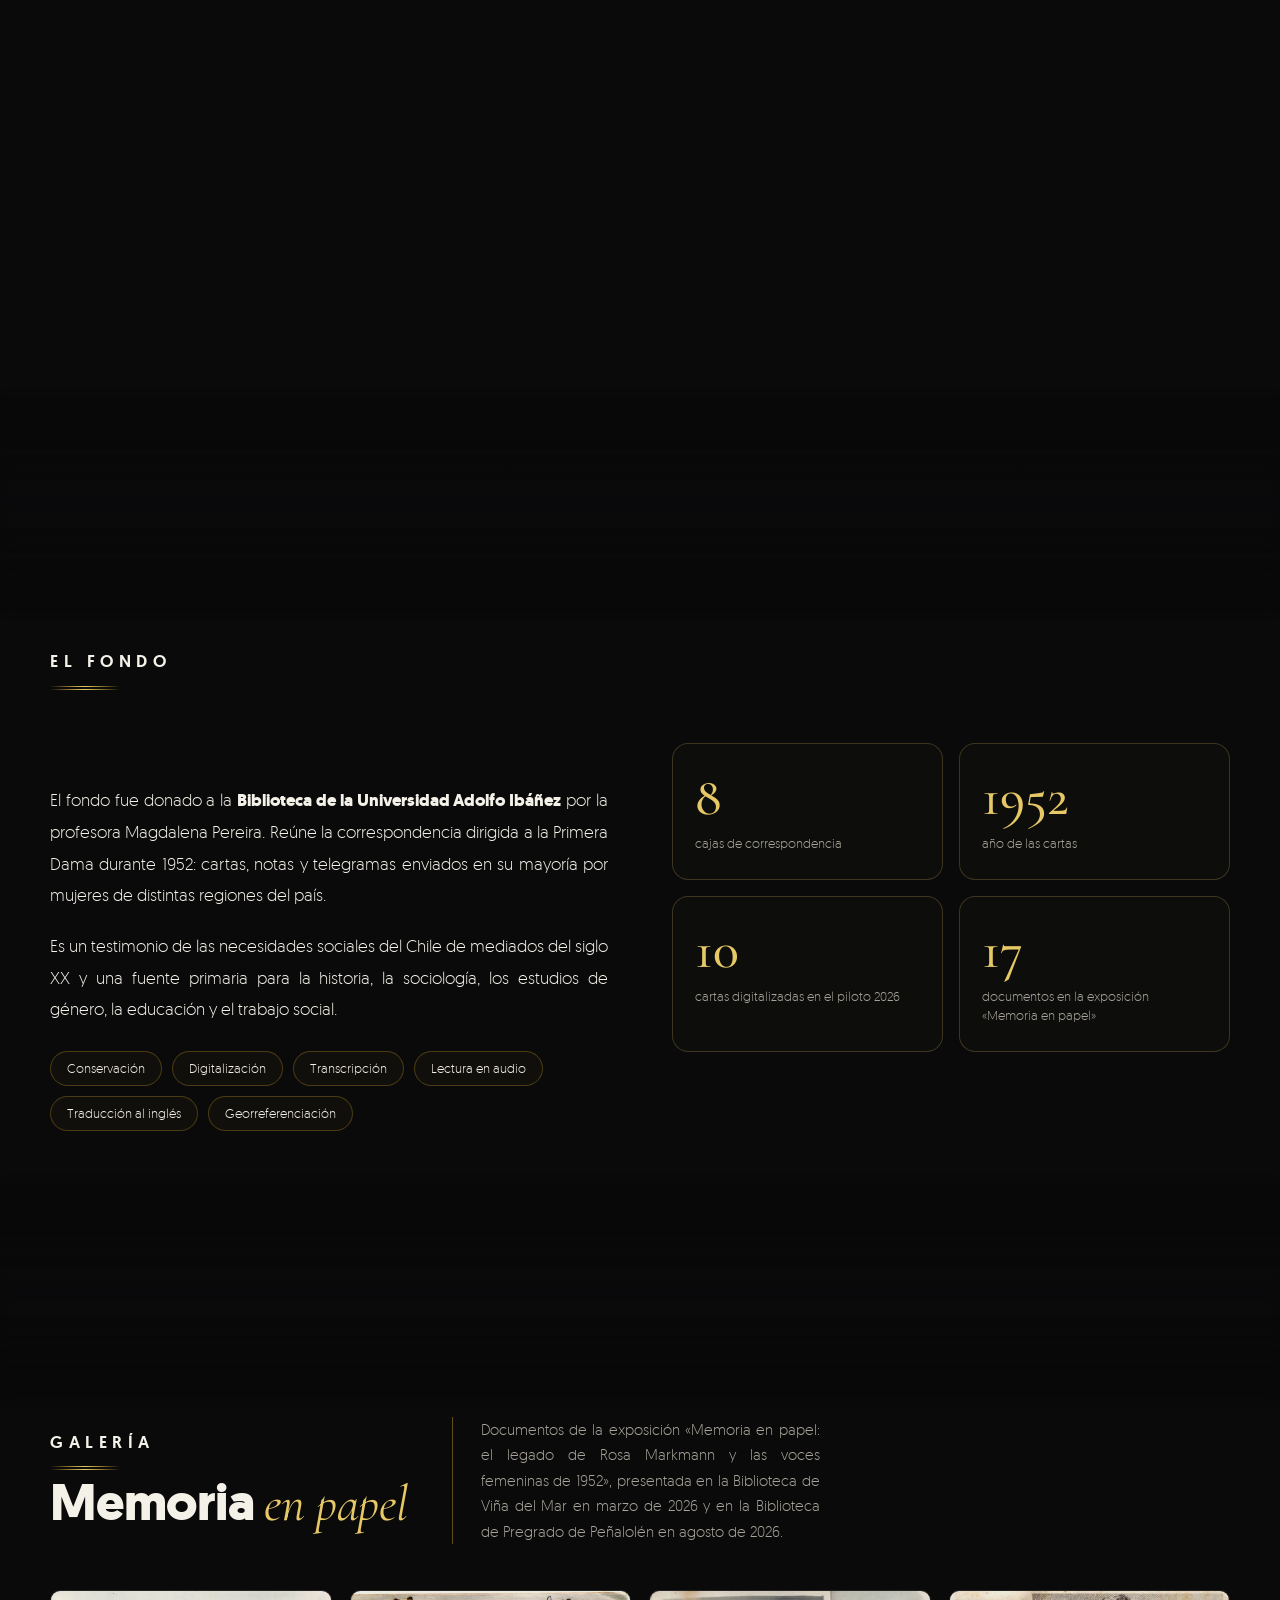
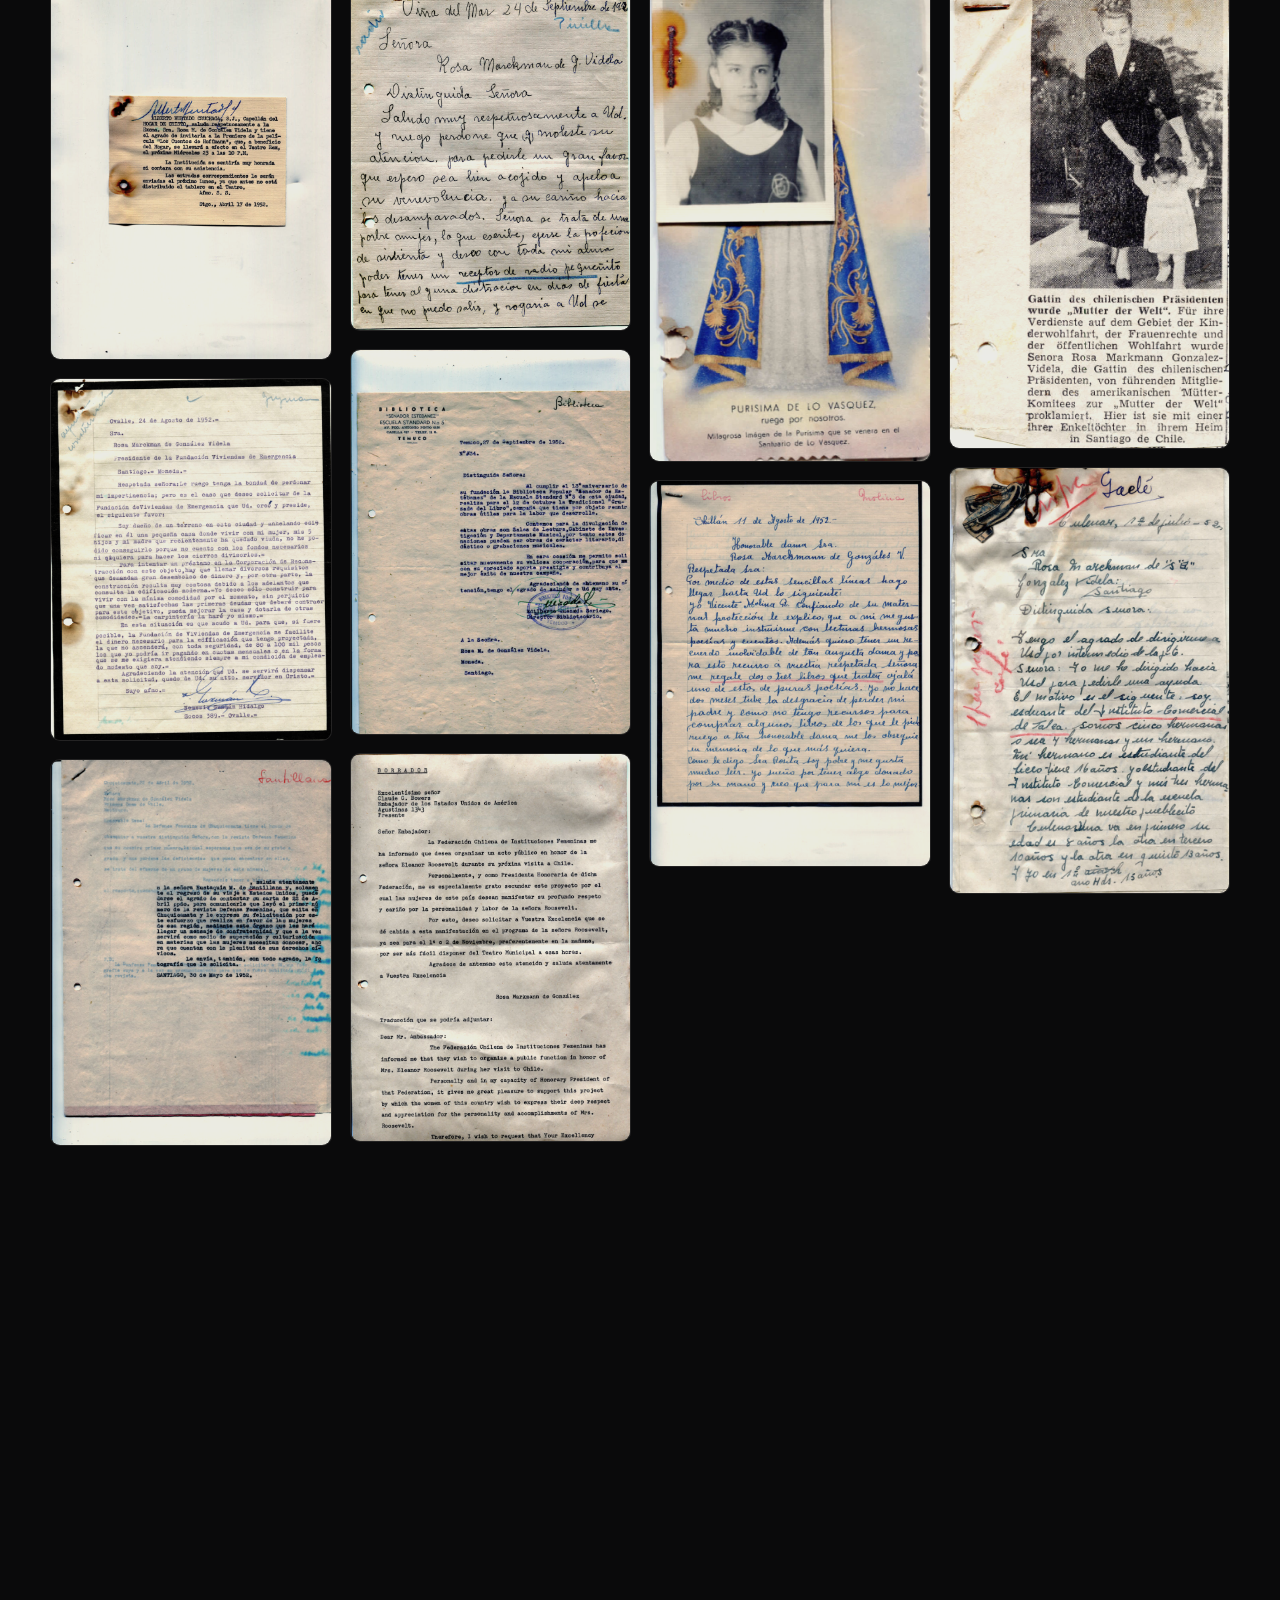
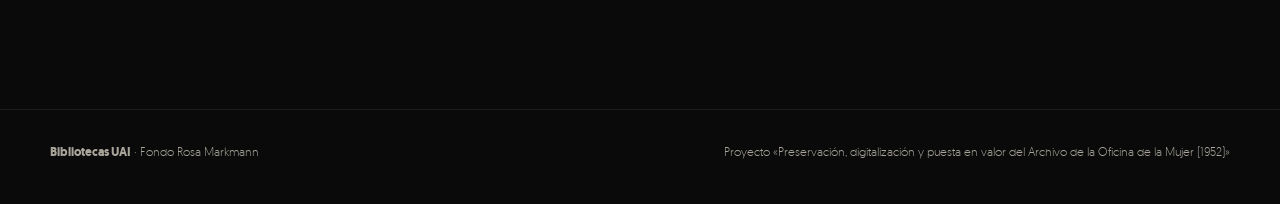
==== commit e92013b9: "Transiciones: deslizamiento pausado en todos los movimientos laterales - Recorrido: cada paso latera" ====
--- a/index.html
+++ b/index.html
@@ -413,7 +413,7 @@
     .viaje .hero-text, .viaje .hero-photo{ transform: none !important; opacity: 1 !important; }
     .viaje .bio{ padding: 104px 0 0; }
     .viaje .bio-text{ will-change: transform; }
-    .hitos{ height: 520vh; }
+    .hitos{ height: 580vh; }
   }
 
   /* Celular (al final, para que prime sobre las reglas generales) */
@@ -735,11 +735,13 @@
   const hitosFijo = hitos.querySelector('.hitos-sticky'), escritorio = matchMedia('(min-width: 901px)');
   const lectura = bioSec.querySelector('.bio-text');
   let T1 = 0, LEE = 0, T2 = 0;
-  const clamp01 = v => Math.min(1, Math.max(0, v)), curva = k => k * k * (3 - 2 * k);
+  // deslizamiento pausado: arranque y frenado suaves, y la sección que sale se desvanece un poco
+  const clamp01 = v => Math.min(1, Math.max(0, v)), curva = k => k < .5 ? 4 * k * k * k : 1 - Math.pow(-2 * k + 2, 3) / 2;
+  const [panelPortada, panelBio] = fila.children;
   function medirViaje(){
-    lectura.style.transform = fila.style.transform = hitosFijo.style.transform = '';
+    lectura.style.transform = fila.style.transform = hitosFijo.style.transform = panelPortada.style.opacity = panelBio.style.opacity = '';
     if (!escritorio.matches){ T1 = LEE = T2 = 0; viajeEl.style.height = hitos.style.marginTop = ''; return; }
-    const V = innerHeight; T1 = T2 = V;
+    const V = innerHeight; T1 = T2 = V * 1.6;   // cada paso lateral ocupa 1,6 pantallas de desplazamiento
     LEE = Math.max(0, lectura.offsetTop + lectura.offsetHeight + 110 - V);
     viajeEl.style.height = (V + T1 + LEE + T2) + 'px';
     hitos.style.marginTop = -(V + T2) + 'px';
@@ -750,6 +752,7 @@
     const y = scrollY - viajeEl.offsetTop;
     const k1 = curva(clamp01(y / T1)), lei = LEE ? clamp01((y - T1) / LEE) * LEE : 0, k2 = curva(clamp01((y - T1 - LEE) / T2));
     fila.style.transform = `translateX(${-(k1 + k2) * 100}vw)`;
+    panelPortada.style.opacity = 1 - .65 * k1; panelBio.style.opacity = 1 - .65 * k2;
     lectura.style.transform = `translateY(${-lei}px)`;
     hitosFijo.style.transform = k2 < 1 ? `translateX(${(1 - k2) * 100}vw)` : '';
     const escena = y < T1 * .5 ? 'inicio' : y < T1 + LEE + T2 * .5 ? 'biografia' : null;
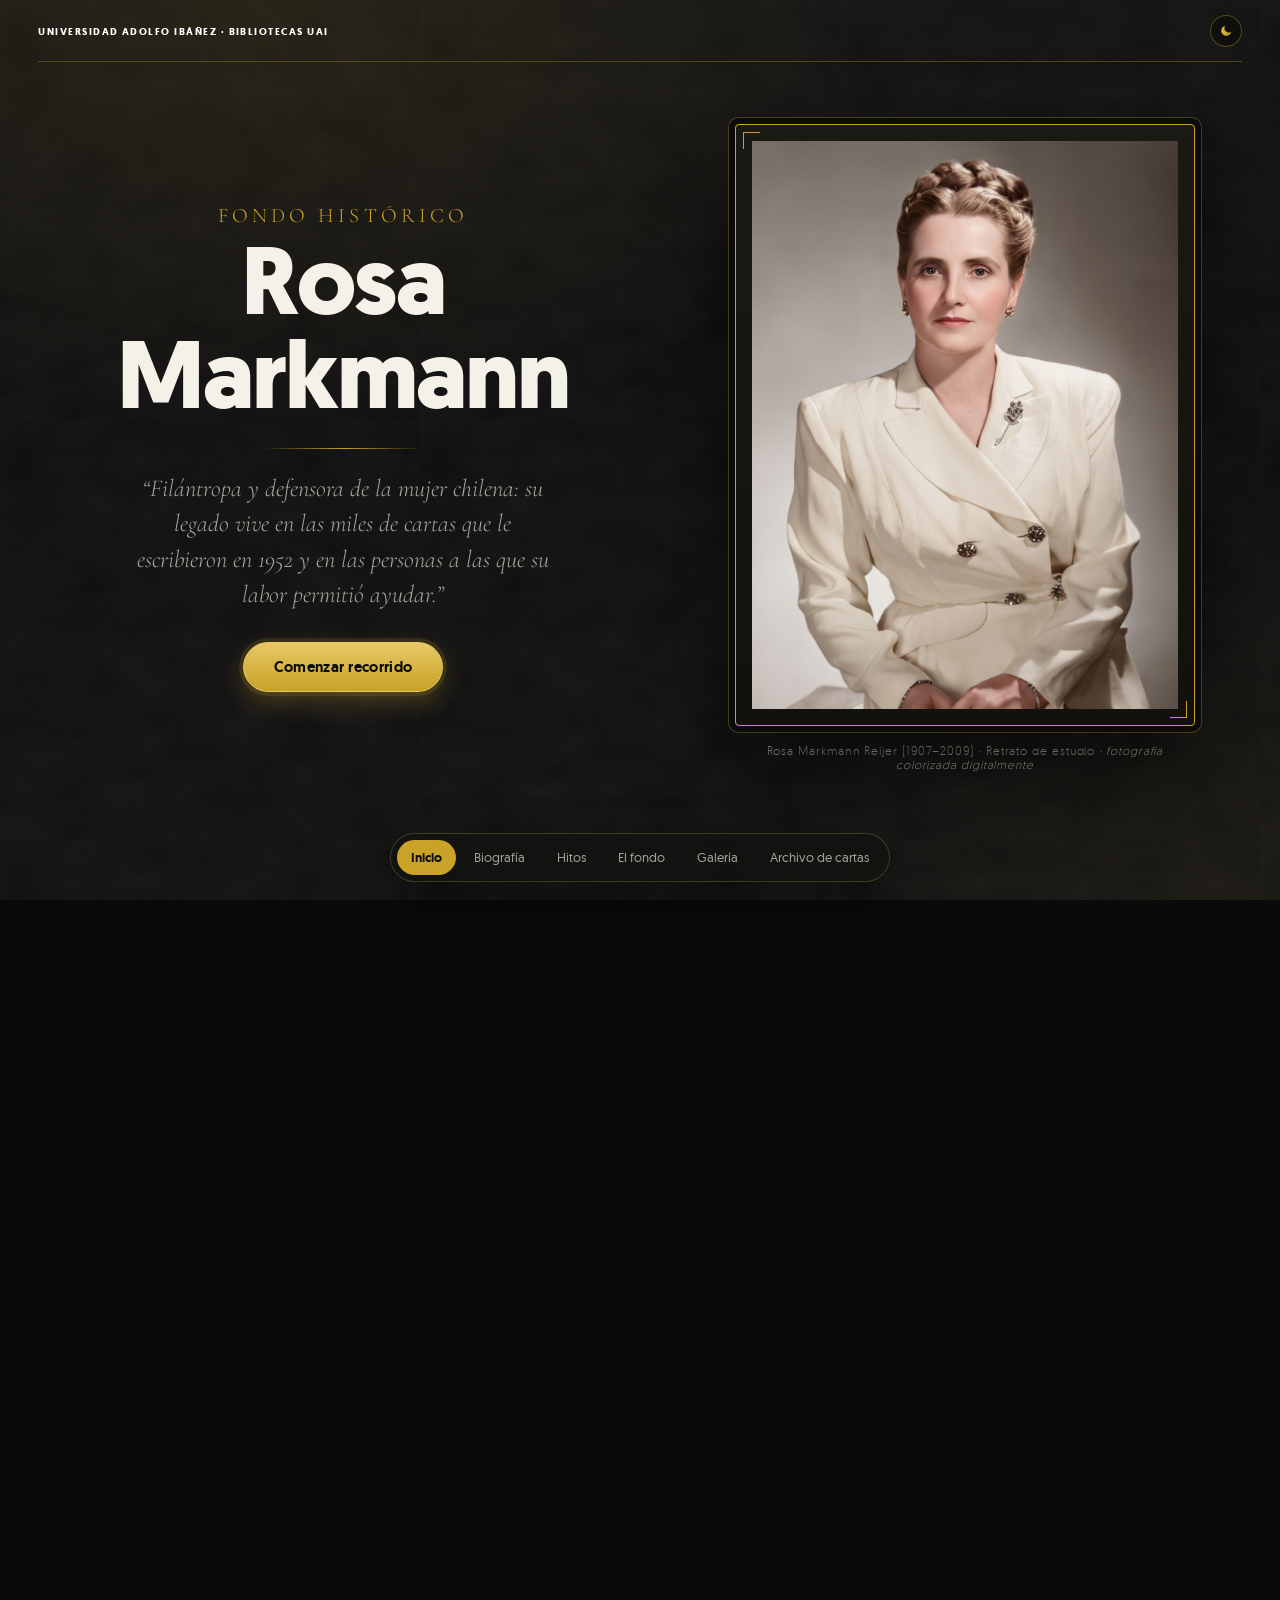
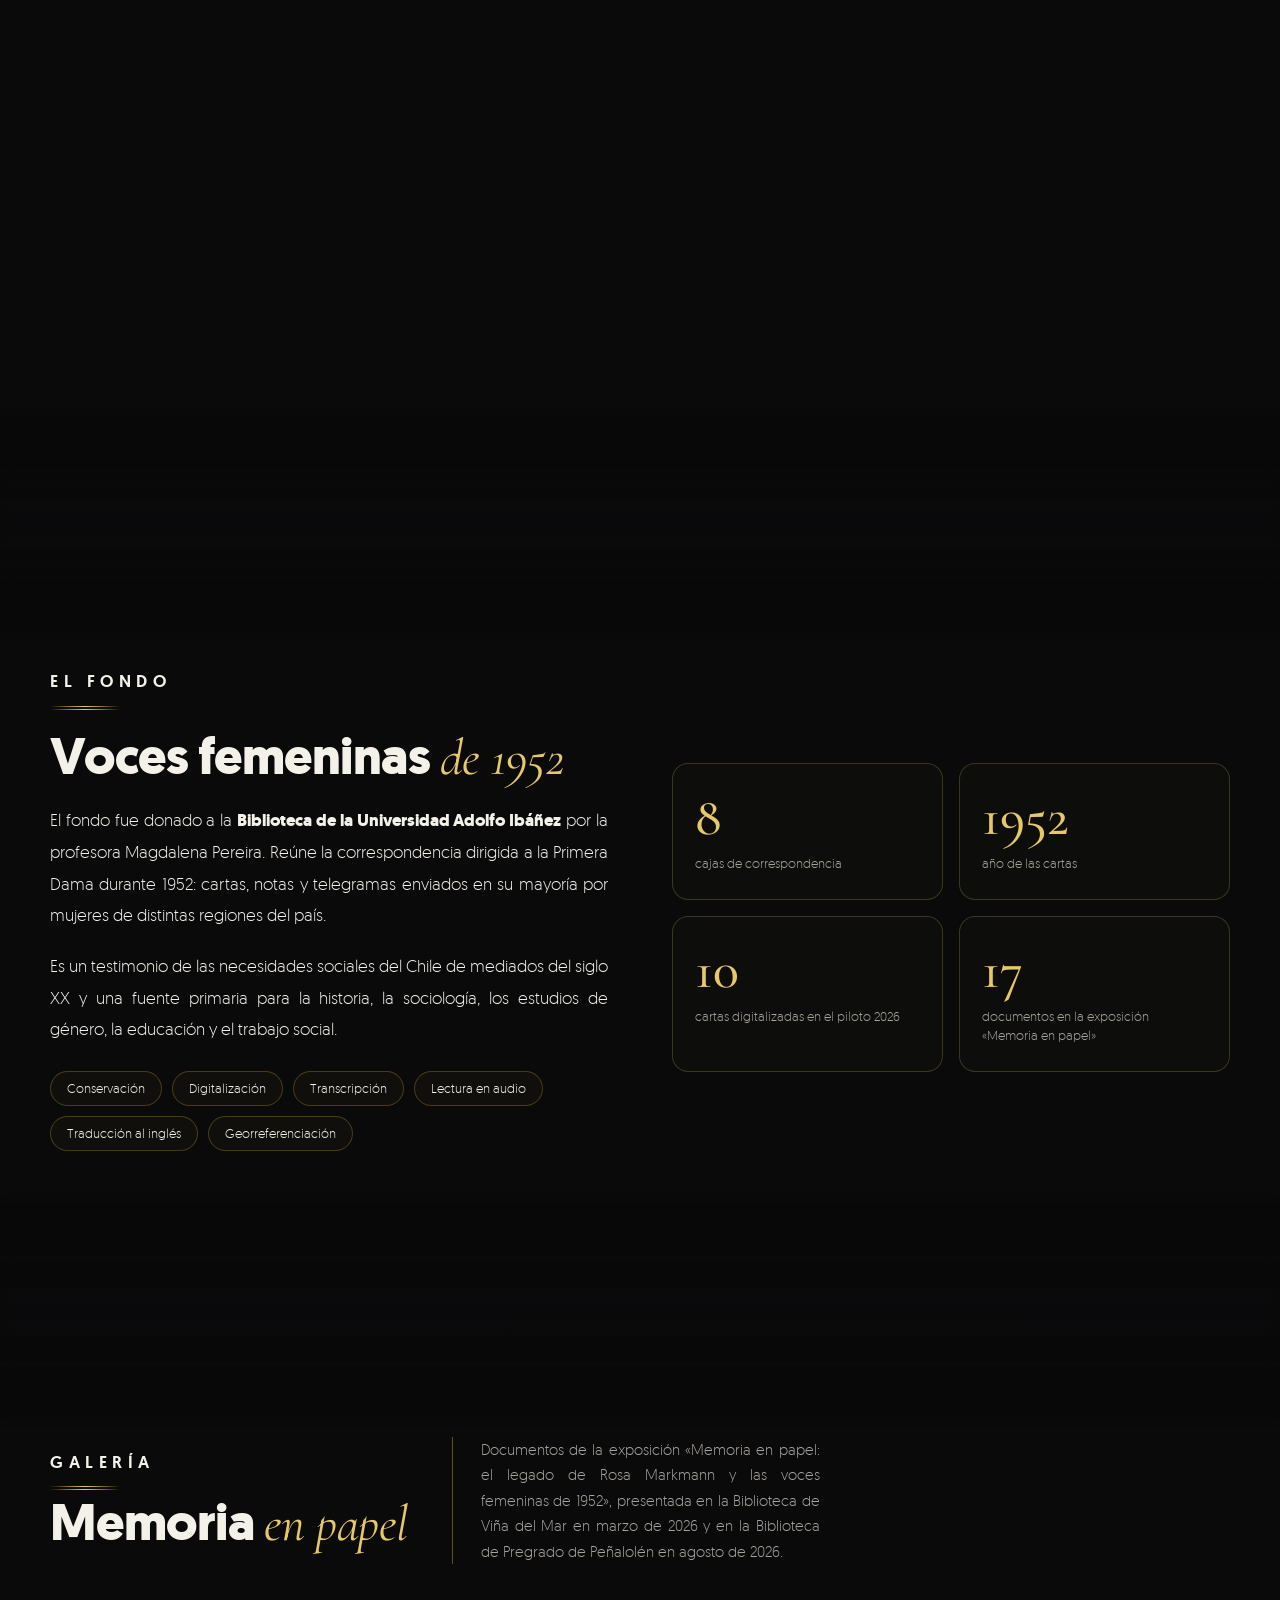
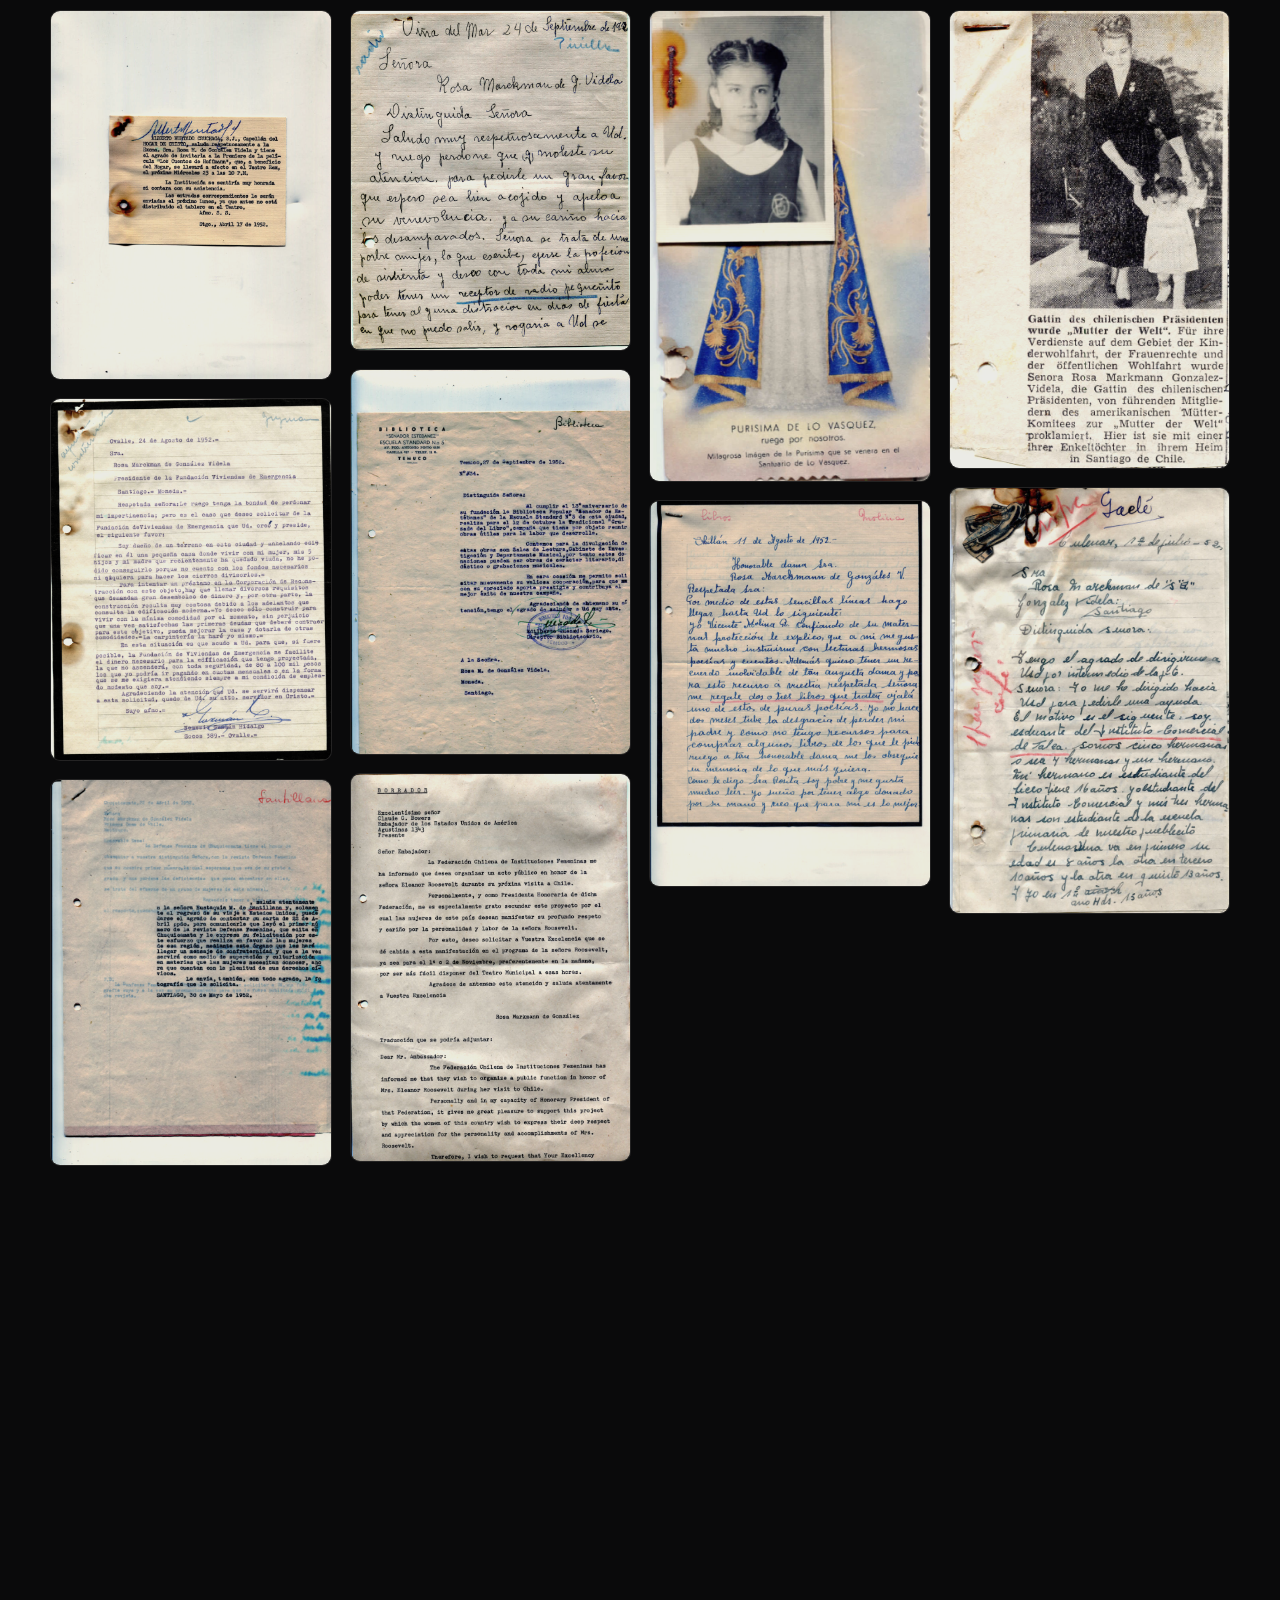
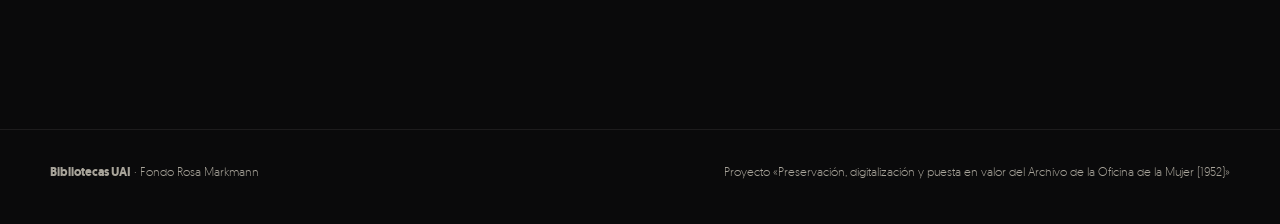
==== commit c278a1ce: "Portada: retrato centrado entre la franja y el menu El retrato y su pie quedan con el mismo espacio " ====
--- a/index.html
+++ b/index.html
@@ -404,14 +404,14 @@
     .viaje-escena{ position: sticky; top: 0; height: 100vh; overflow: hidden; }
     .viaje-fila{ display: flex; width: 300vw; height: 100%; will-change: transform; }
     .viaje-fila > section{ flex: 0 0 100vw; height: 100vh; overflow: hidden; }
-    .viaje .hero{ min-height: 0; place-items: start center; padding: 104px 0 0; }
+    .viaje .hero{ min-height: 0; place-items: start center; padding: var(--arriba, 104px) 0 0; }
     .viaje .hero-grid{ align-items: start; }
     .viaje .hero-text{ align-self: center; }
     .viaje .hero-photo, .viaje .bio-sticky{ width: min(460px, calc((100vh - 200px) * .75)); justify-self: center; }
     .viaje .hero-photo{ margin: 0; } .viaje .bio-sticky{ position: relative; top: 0; transform: none !important; opacity: 1 !important; filter: none !important; }
     .viaje .hero-photo .frame img, .viaje .bio-sticky .frame img{ aspect-ratio: 3 / 4; object-fit: cover; object-position: center top; }
     .viaje .hero-text, .viaje .hero-photo{ transform: none !important; opacity: 1 !important; }
-    .viaje .bio{ padding: 104px 0 0; }
+    .viaje .bio{ padding: var(--arriba, 104px) 0 0; }
     .viaje .bio-text{ will-change: transform; }
     .hitos{ height: 580vh; }
   }
@@ -740,8 +740,11 @@
   const [panelPortada, panelBio] = fila.children;
   function medirViaje(){
     lectura.style.transform = fila.style.transform = hitosFijo.style.transform = panelPortada.style.opacity = panelBio.style.opacity = '';
-    if (!escritorio.matches){ T1 = LEE = T2 = 0; viajeEl.style.height = hitos.style.marginTop = ''; return; }
+    if (!escritorio.matches){ T1 = LEE = T2 = 0; viajeEl.style.height = hitos.style.marginTop = ''; viajeEl.style.removeProperty('--arriba'); return; }
     const V = innerHeight; T1 = T2 = V * 1.6;   // cada paso lateral ocupa 1,6 pantallas de desplazamiento
+    // el retrato (con su pie) queda al centro entre la franja de arriba y el menú de abajo; la biografía usa la misma altura
+    const libre = nav.getBoundingClientRect().top - 62 - document.querySelector('.hero-photo').offsetHeight;
+    viajeEl.style.setProperty('--arriba', (62 + Math.max(16, libre / 2)) + 'px');
     LEE = Math.max(0, lectura.offsetTop + lectura.offsetHeight + 110 - V);
     viajeEl.style.height = (V + T1 + LEE + T2) + 'px';
     hitos.style.marginTop = -(V + T2) + 'px';
